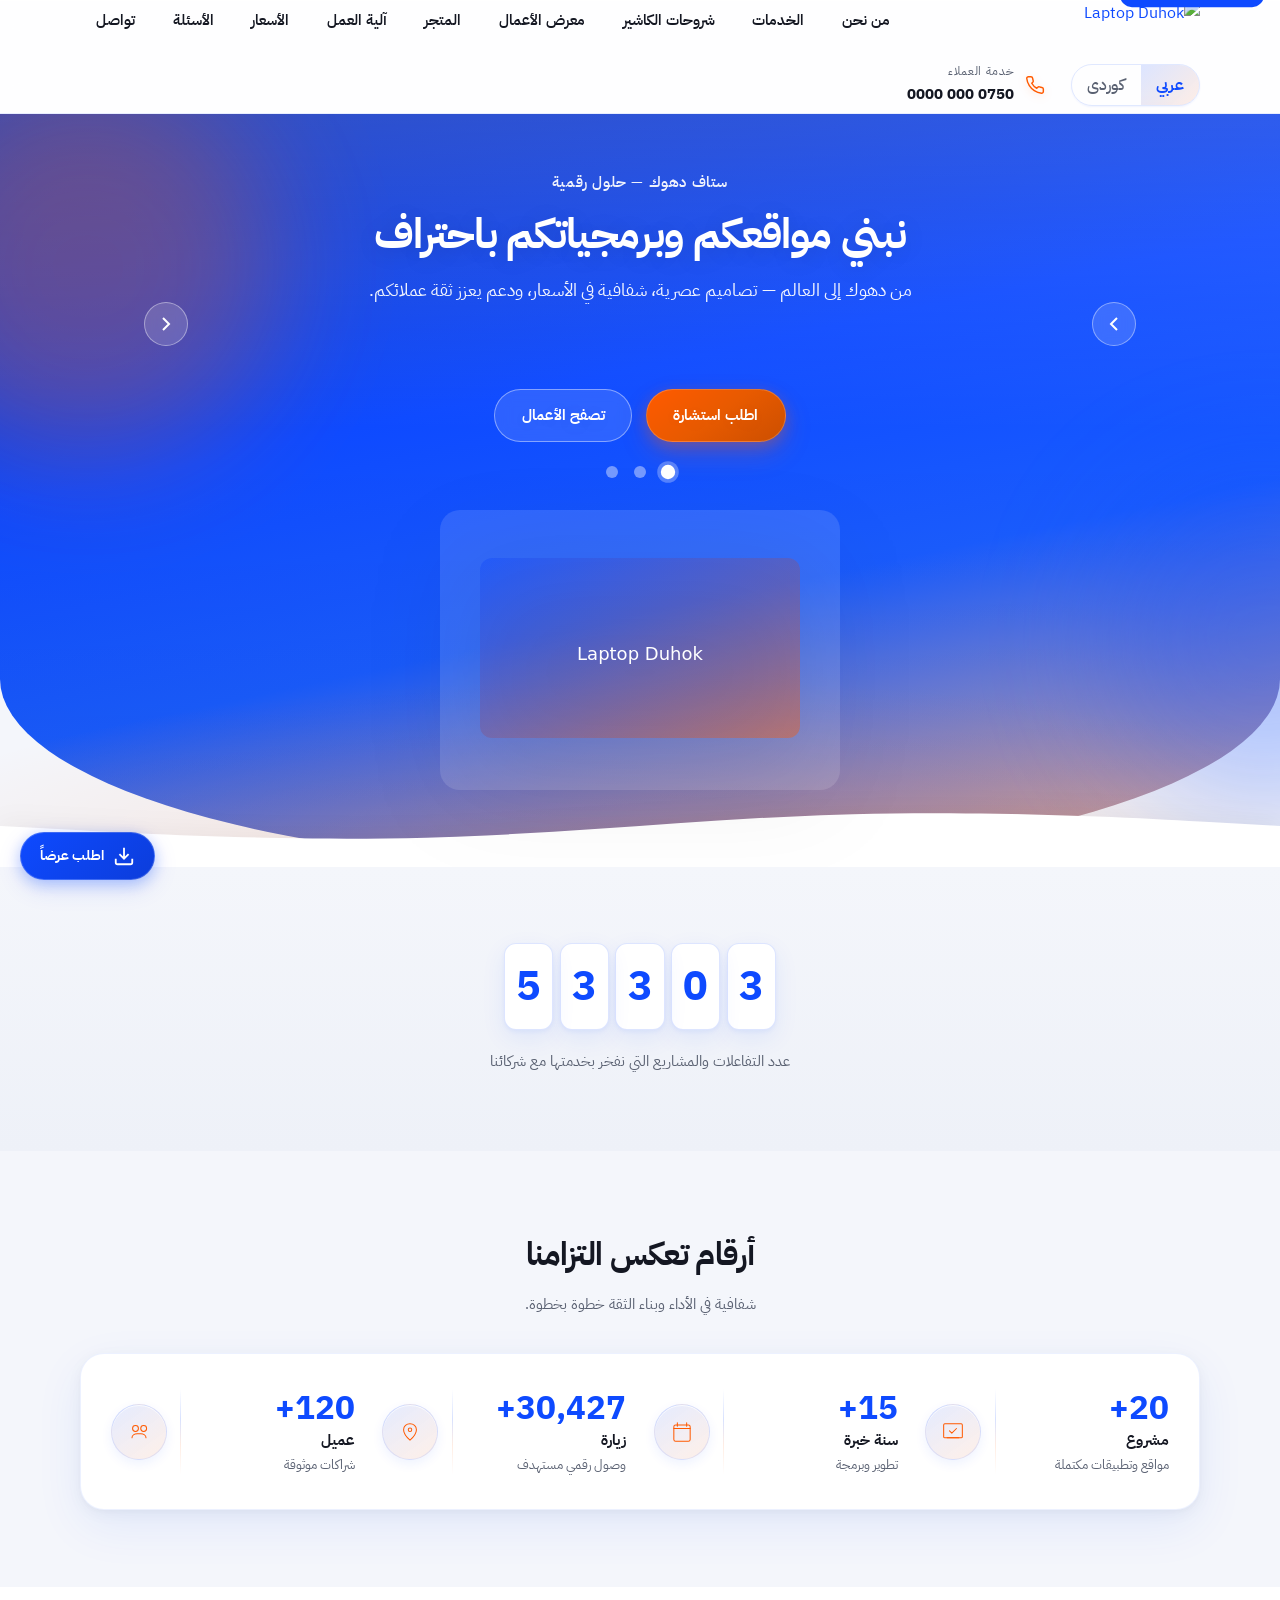
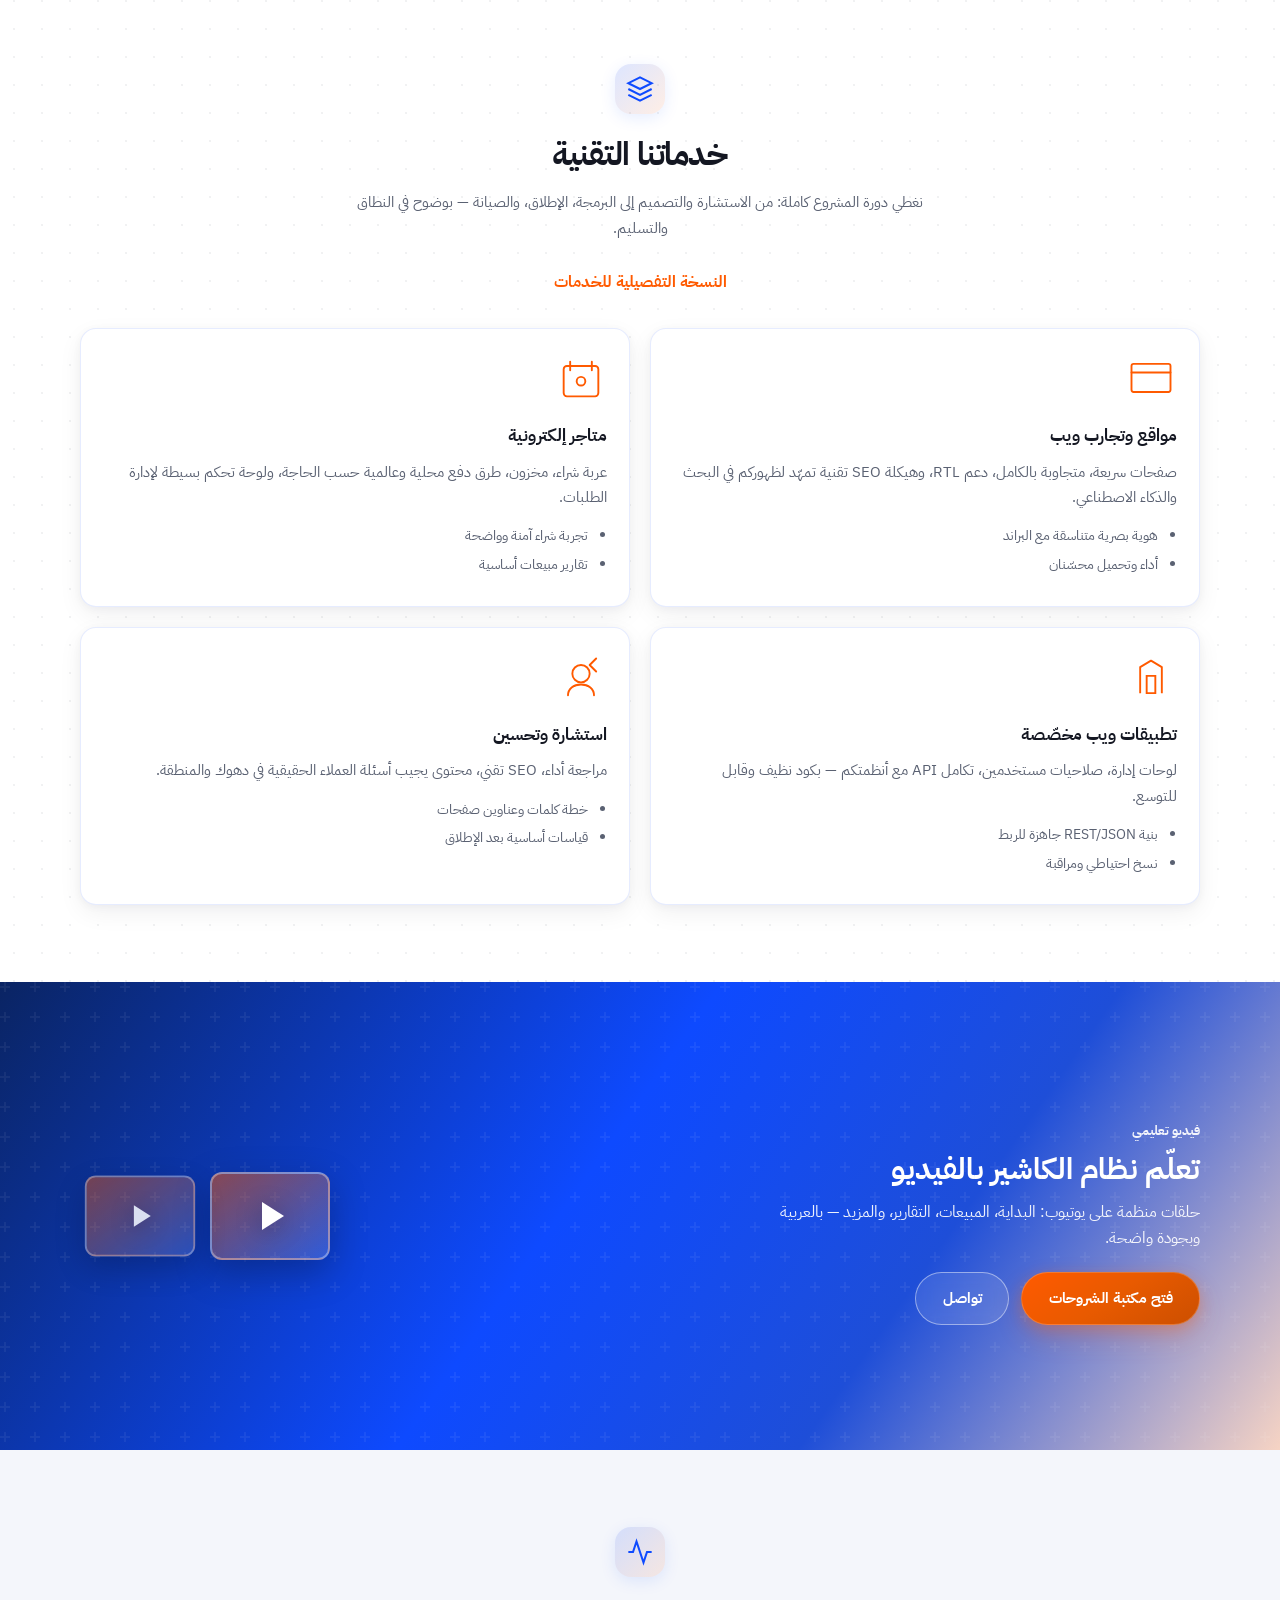
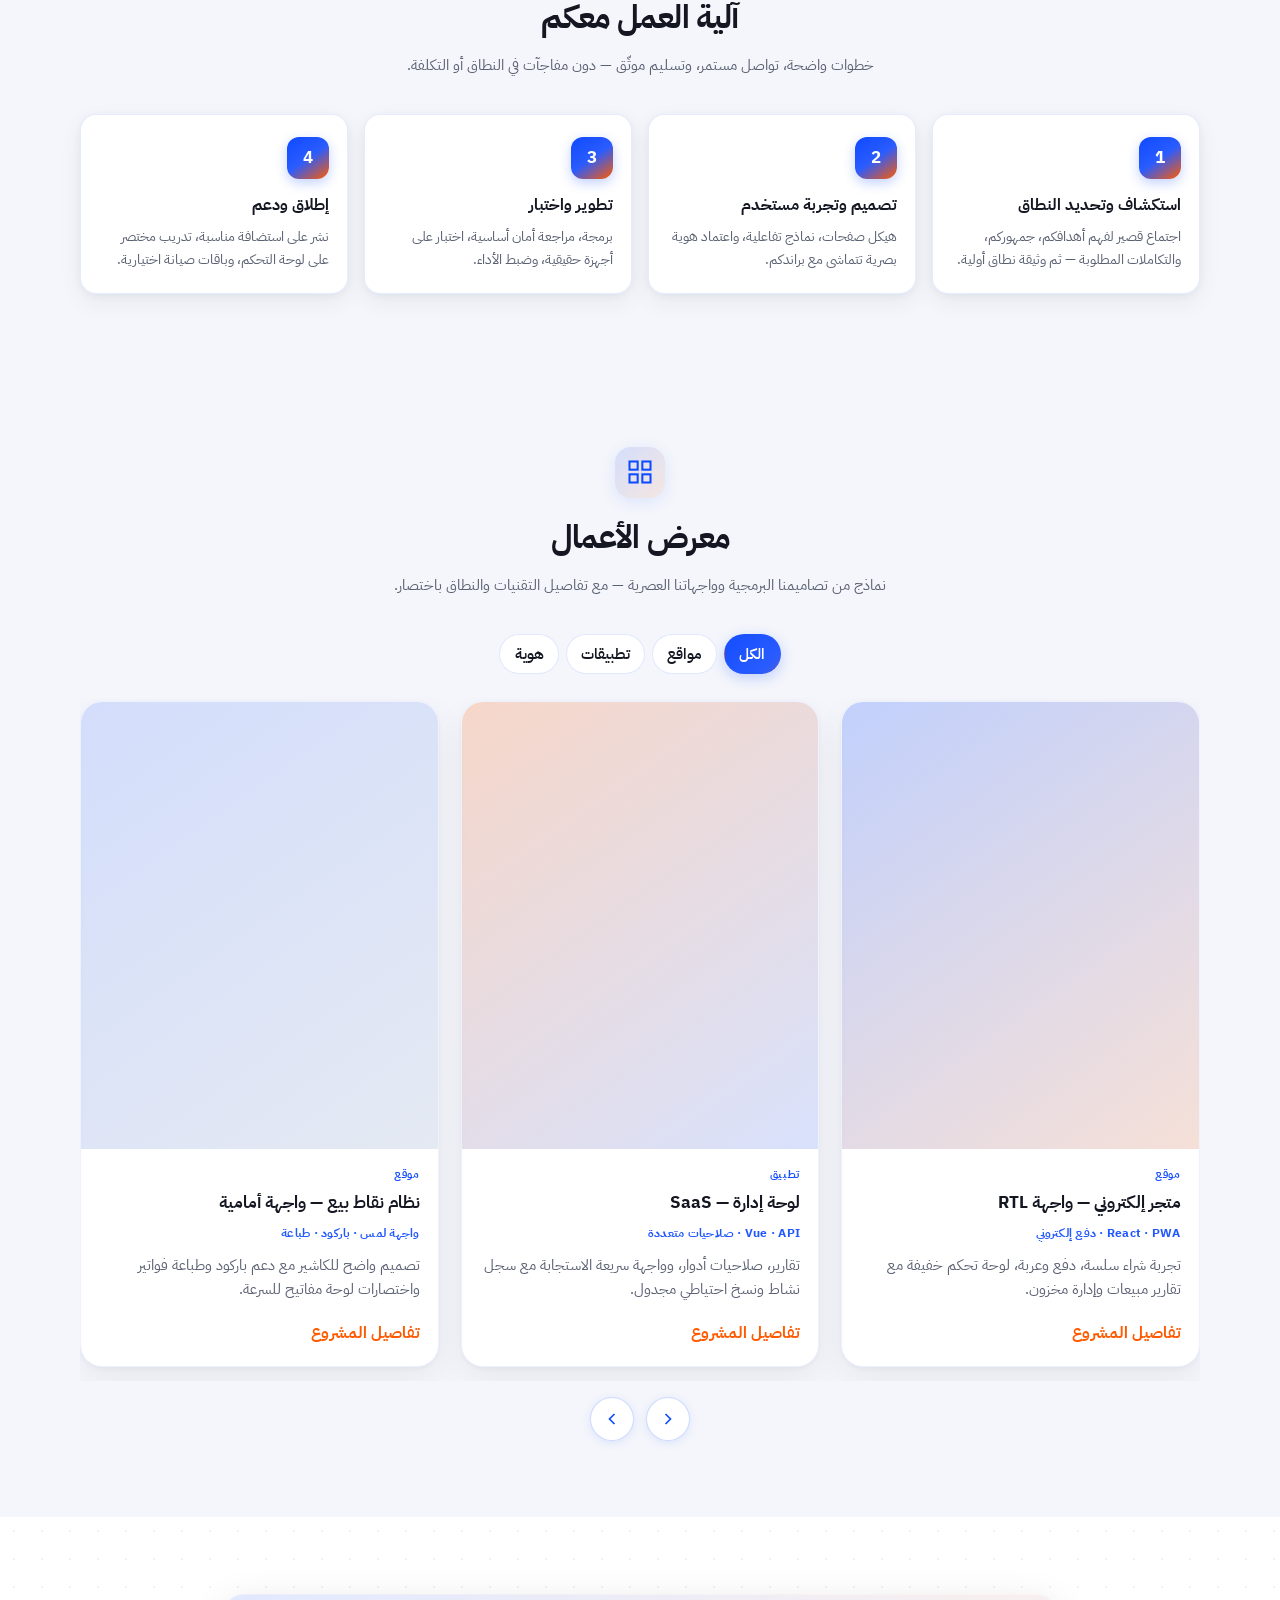
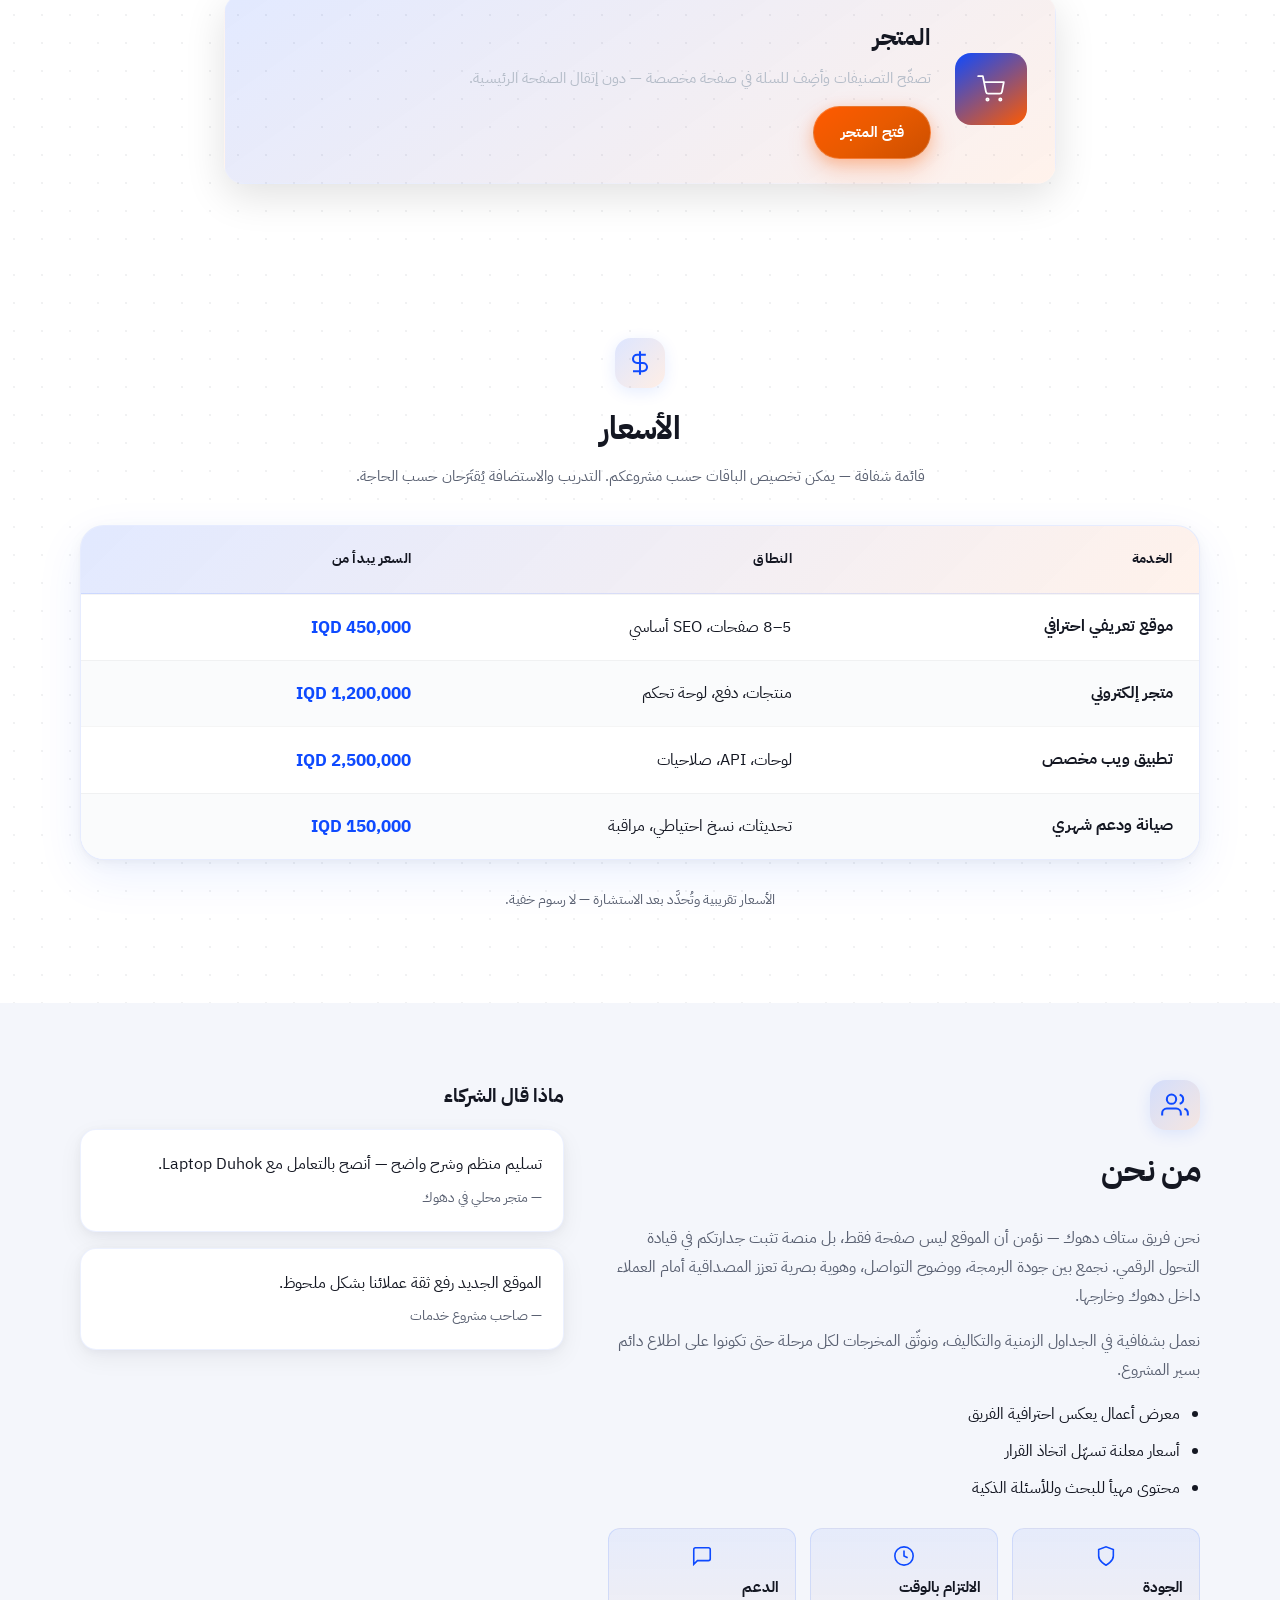
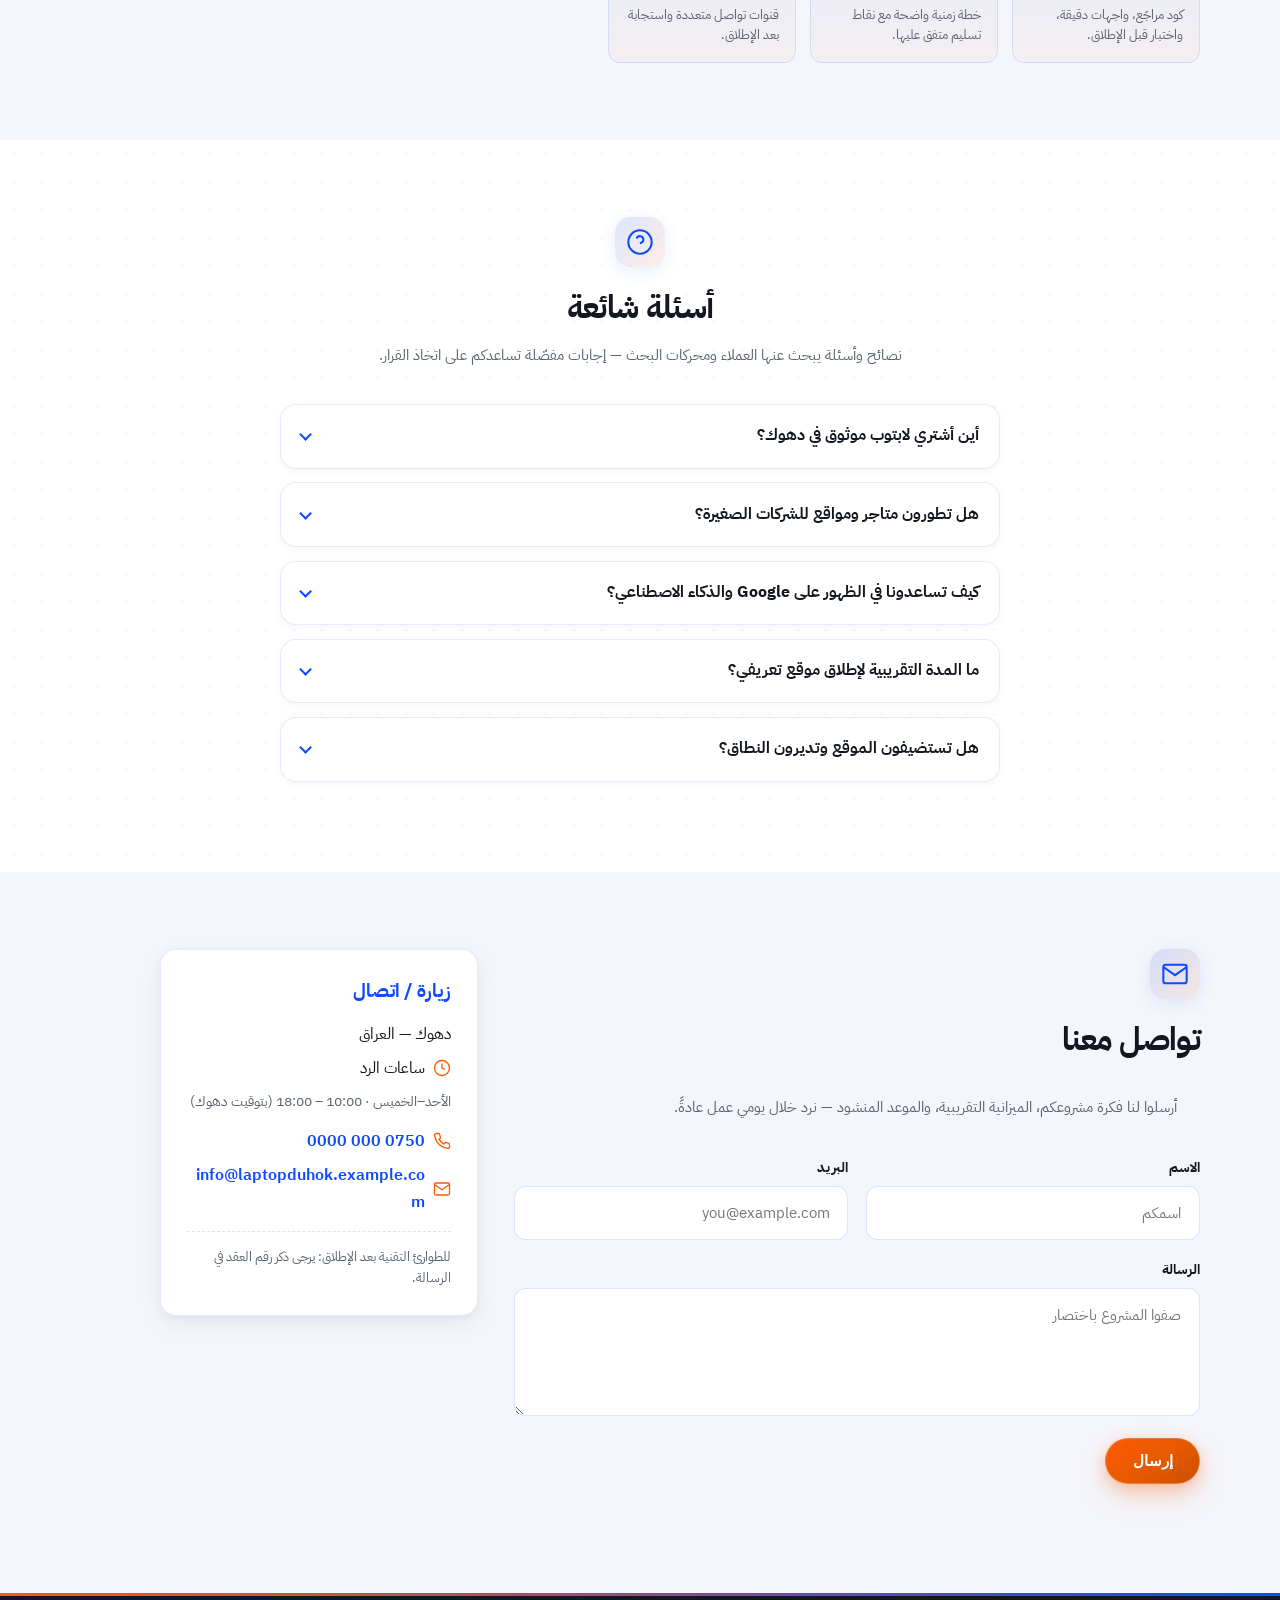
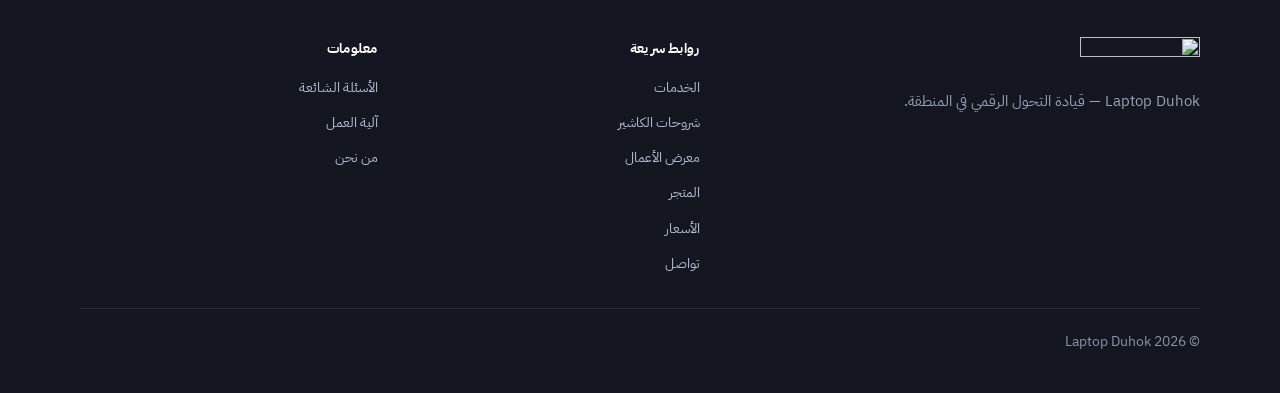
==== LP .com/index.html @ eb0d579b "Add files via upload" ====
<!DOCTYPE html>
<html lang="ar" dir="rtl" data-app-shell>
<head>
  <meta charset="UTF-8" />
  <meta name="viewport" content="width=device-width, initial-scale=1, viewport-fit=cover" />
  <meta name="theme-color" content="#0e4aff" media="(prefers-color-scheme: light)" />
  <meta name="theme-color" content="#0a2d8a" media="(prefers-color-scheme: dark)" />
  <meta name="mobile-web-app-capable" content="yes" />
  <meta name="apple-mobile-web-app-capable" content="yes" />
  <meta name="apple-mobile-web-app-status-bar-style" content="default" />
  <meta name="apple-mobile-web-app-title" content="Laptop Duhok" />
  <link rel="manifest" href="manifest.json" />
  <link rel="apple-touch-icon" href="https://blogger.googleusercontent.com/img/a/AVvXsEg7UTowS2ohV0fViga3SrYLHn8teFv_bu3JlUvDPOLrHx03TI3DSskV3S3HZBSSYr1bh51bqK0nfwuOLJVDIAbyeyQt7q68mSZCmnWAfd0zvma5nm3W9LfhjI_n6wRY8gpbUKIE_EOSzsUBFvbMr4O-nCcvn5Cn8TBjyUbqWF9Zc_Oowguo3zsE40MS_2xG" />
  <meta name="description" content="Laptop Duhok — تطوير مواقع وبرمجيات في دهوك. معرض أعمال، أسعار شفافة، وخدمات احترافية." data-i18n="meta.description" />
  <meta name="keywords" content="Laptop Duhok, دهوك, تطوير مواقع, برمجة, لابتوب دهوك" data-i18n="meta.keywords" />
  <meta name="author" content="Laptop Duhok" />
  <meta property="og:title" content="Laptop Duhok | تطوير المواقع والبرمجيات" data-i18n="meta.og_title" />
  <meta property="og:description" content="فريق ستاف دهوك — واجهتكم الاحترافية للتحول الرقمي في دهوك والمنطقة." data-i18n="meta.og_description" />
  <meta property="og:type" content="website" />
  <meta property="og:locale" content="ar_IQ" />
  <meta property="og:image" content="https://blogger.googleusercontent.com/img/a/AVvXsEg7UTowS2ohV0fViga3SrYLHn8teFv_bu3JlUvDPOLrHx03TI3DSskV3S3HZBSSYr1bh51bqK0nfwuOLJVDIAbyeyQt7q68mSZCmnWAfd0zvma5nm3W9LfhjI_n6wRY8gpbUKIE_EOSzsUBFvbMr4O-nCcvn5Cn8TBjyUbqWF9Zc_Oowguo3zsE40MS_2xG" />
  <meta name="twitter:card" content="summary_large_image" />
  <title data-i18n="meta.title">Laptop Duhok | تطوير المواقع والبرمجيات</title>
  <link rel="preconnect" href="https://fonts.googleapis.com" />
  <link rel="preconnect" href="https://fonts.gstatic.com" crossorigin />
  <link href="https://fonts.googleapis.com/css2?family=IBM+Plex+Sans+Arabic:wght@400;500;600;700&family=Noto+Sans+Arabic:wght@400;500;600;700&display=swap" rel="stylesheet" />
  <link rel="stylesheet" href="css/styles.css" />
  <script type="application/ld+json" id="jsonld-org">
  {
    "@context": "https://schema.org",
    "@type": "Organization",
    "name": "Laptop Duhok",
    "url": "https://laptopduhok.example.com/",
    "logo": "https://blogger.googleusercontent.com/img/a/AVvXsEg7UTowS2ohV0fViga3SrYLHn8teFv_bu3JlUvDPOLrHx03TI3DSskV3S3HZBSSYr1bh51bqK0nfwuOLJVDIAbyeyQt7q68mSZCmnWAfd0zvma5nm3W9LfhjI_n6wRY8gpbUKIE_EOSzsUBFvbMr4O-nCcvn5Cn8TBjyUbqWF9Zc_Oowguo3zsE40MS_2xG",
    "description": "تطوير مواقع وبرمجيات في دهوك — فريق ستاف دهوك.",
    "areaServed": { "@type": "Place", "name": "Duhok" },
    "sameAs": []
  }
  </script>
  <script type="application/ld+json" id="jsonld-website">
  {
    "@context": "https://schema.org",
    "@type": "WebSite",
    "name": "Laptop Duhok",
    "url": "https://laptopduhok.example.com/",
    "potentialAction": {
      "@type": "SearchAction",
      "target": "https://laptopduhok.example.com/?q={search_term_string}",
      "query-input": "required name=search_term_string"
    }
  }
  </script>
  <script type="application/ld+json">
  {
    "@context": "https://schema.org",
    "@type": "FAQPage",
    "mainEntity": [
      {
        "@type": "Question",
        "name": "أين أشتري لابتوب موثوق في دهوك؟",
        "acceptedAnswer": {
          "@type": "Answer",
          "text": "يمكنكم الاعتماد على متاجر وشركات تقنية معروفة في دهوك، والتحقق من الضمان والمواصفات. نقدم في Laptop Duhok استشارة وخدمات برمجية ومواقع تساعدكم على اتخاذ قرار مستنير."
        }
      },
      {
        "@type": "Question",
        "name": "هل تقدمون تطوير مواقع ومتاجر إلكترونية؟",
        "acceptedAnswer": {
          "@type": "Answer",
          "text": "نعم، نطور مواقع احترافية، واجهات عصرية، وحلول برمجية مخصصة حسب احتياج مشروعكم."
        }
      }
    ]
  }
  </script>
</head>
<body>
  <a class="skip-link" href="#main" data-i18n="a11y.skip">تخطي إلى المحتوى</a>

  <header class="site-header" id="top" data-header>
    <div class="container header-inner">
      <a class="brand" href="index.html" aria-label="Laptop Duhok">
        <img
          src="https://blogger.googleusercontent.com/img/a/AVvXsEg7UTowS2ohV0fViga3SrYLHn8teFv_bu3JlUvDPOLrHx03TI3DSskV3S3HZBSSYr1bh51bqK0nfwuOLJVDIAbyeyQt7q68mSZCmnWAfd0zvma5nm3W9LfhjI_n6wRY8gpbUKIE_EOSzsUBFvbMr4O-nCcvn5Cn8TBjyUbqWF9Zc_Oowguo3zsE40MS_2xG"
          alt="Laptop Duhok"
          width="160"
          height="56"
          loading="eager"
          class="brand-logo"
        />
      </a>

      <nav class="nav-desktop" aria-label="رئيسي">
        <ul class="nav-list">
          <li><a href="#about" data-i18n="nav.about">من نحن</a></li>
          <li><a href="services.html" data-i18n="nav.services">الخدمات</a></li>
          <li><a href="cashier-tutorials.html" data-i18n="nav.cashier_tutorials">شروحات الكاشير</a></li>
          <li><a href="#portfolio" data-i18n="nav.portfolio">معرض الأعمال</a></li>
          <li><a href="shop.html" data-i18n="nav.shop">المتجر</a></li>
          <li><a href="#process" data-i18n="nav.process">آلية العمل</a></li>
          <li><a href="#pricing" data-i18n="nav.pricing">الأسعار</a></li>
          <li><a href="#faq" data-i18n="nav.faq">الأسئلة</a></li>
          <li><a href="#contact" data-i18n="nav.contact">تواصل</a></li>
        </ul>
      </nav>

      <div class="header-actions">
        <div class="lang-switch" role="group" aria-label="اللغة">
          <button type="button" class="lang-btn is-active" data-lang="ar" aria-pressed="true">عربي</button>
          <button type="button" class="lang-btn" data-lang="ckb" aria-pressed="false">کوردی</button>
        </div>
        <a class="header-phone" href="tel:+9647500000000" id="header-phone-link" data-i18n-href="contact.phone_href">
          <span class="header-phone-icon" aria-hidden="true">
            <svg width="20" height="20" viewBox="0 0 24 24" fill="none" stroke="currentColor" stroke-width="1.75" stroke-linecap="round" stroke-linejoin="round"><path d="M22 16.92v3a2 2 0 0 1-2.18 2 19.79 19.79 0 0 1-8.63-3.07 19.5 19.5 0 0 1-6-6 19.79 19.79 0 0 1-3.07-8.67A2 2 0 0 1 4.11 2h3a2 2 0 0 1 2 1.72 12.84 12.84 0 0 0 .7 2.81 2 2 0 0 1-.45 2.11L8.09 9.91a16 16 0 0 0 6 6l1.27-1.27a2 2 0 0 1 2.11-.45 12.84 12.84 0 0 0 2.81.7A2 2 0 0 1 22 16.92z"/></svg>
          </span>
          <span>
            <span class="header-phone-label" data-i18n="header.service">خدمة العملاء</span>
            <span class="header-phone-num" data-i18n="contact.phone_display">0750 000 0000</span>
          </span>
        </a>
        <button type="button" class="nav-toggle" aria-expanded="false" aria-controls="mobile-nav" data-i18n-aria-label="a11y.menu_open">
          <span class="nav-toggle-bar"></span>
          <span class="nav-toggle-bar"></span>
          <span class="nav-toggle-bar"></span>
        </button>
      </div>
    </div>
    <div class="mobile-nav-wrap" id="mobile-nav" hidden>
      <nav class="nav-mobile container" aria-label="موبايل">
        <ul class="nav-mobile-list">
          <li><a href="#about" data-i18n="nav.about">من نحن</a></li>
          <li><a href="services.html" data-i18n="nav.services">الخدمات</a></li>
          <li><a href="cashier-tutorials.html" data-i18n="nav.cashier_tutorials">شروحات الكاشير</a></li>
          <li><a href="#portfolio" data-i18n="nav.portfolio">معرض الأعمال</a></li>
          <li><a href="shop.html" data-i18n="nav.shop">المتجر</a></li>
          <li><a href="#process" data-i18n="nav.process">آلية العمل</a></li>
          <li><a href="#pricing" data-i18n="nav.pricing">الأسعار</a></li>
          <li><a href="#faq" data-i18n="nav.faq">الأسئلة</a></li>
          <li><a href="#contact" data-i18n="nav.contact">تواصل</a></li>
        </ul>
      </nav>
    </div>
  </header>

  <main id="main">
    <section class="hero" aria-labelledby="hero-title">
      <div class="hero-bg">
        <div class="hero-gradient"></div>
        <div class="hero-blob hero-blob--orange" aria-hidden="true"></div>
        <div class="hero-blob hero-blob--blue" aria-hidden="true"></div>
        <svg class="hero-wave" xmlns="http://www.w3.org/2000/svg" viewBox="0 0 1440 120" preserveAspectRatio="none" aria-hidden="true">
          <path fill="var(--surface)" d="M0,64L80,69.3C160,75,320,85,480,80C640,75,800,53,960,48C1120,43,1280,53,1360,58.7L1440,64L1440,120L0,120Z"/>
        </svg>
      </div>
      <div class="container hero-inner">
        <div class="hero-slider-shell">
          <button type="button" class="hero-arrow hero-arrow-prev" aria-label="Previous slide" data-i18n-aria-label="hero.prev">
            <svg width="24" height="24" viewBox="0 0 24 24" fill="none" stroke="currentColor" stroke-width="2"><path d="M15 18l-6-6 6-6"/></svg>
          </button>
          <div class="hero-content">
            <p class="hero-kicker" data-i18n="hero.kicker">ستاف دهوك — حلول رقمية</p>
            <div class="hero-slides">
            <div class="hero-slide is-active" data-slide="0">
              <h1 id="hero-title" class="hero-title" data-i18n="hero.title1">نبني مواقعكم وبرمجياتكم باحتراف</h1>
              <p class="hero-desc" data-i18n="hero.desc1">من دهوك إلى العالم — تصاميم عصرية، شفافية في الأسعار، ودعم يعزز ثقة عملائكم.</p>
            </div>
            <div class="hero-slide" data-slide="1">
              <h2 class="hero-title" data-i18n="hero.title2">تحول رقمي يعكس جودة فريقكم</h2>
              <p class="hero-desc" data-i18n="hero.desc2">معرض أعمال يبرز مهاراتكم، وهوية بصرية تواكب أهدافكم التسويقية.</p>
            </div>
            <div class="hero-slide" data-slide="2">
              <h2 class="hero-title" data-i18n="hero.title3">مرجع تقني للباحثين عن الأفضل في دهوك</h2>
              <p class="hero-desc" data-i18n="hero.desc3">محتوى واضح لمحركات البحث والذكاء الاصطناعي — لنكون الخطوة الأولى عند سؤال العملاء.</p>
            </div>
            </div>
            <div class="hero-cta-row">
              <a href="#contact" class="btn btn-primary" data-i18n="hero.cta">اطلب استشارة</a>
              <a href="#portfolio" class="btn btn-ghost" data-i18n="hero.cta_secondary">تصفح الأعمال</a>
            </div>
            <div class="hero-dots" role="tablist" aria-label="Slides"></div>
          </div>
          <button type="button" class="hero-arrow hero-arrow-next" aria-label="Next slide" data-i18n-aria-label="hero.next">
            <svg width="24" height="24" viewBox="0 0 24 24" fill="none" stroke="currentColor" stroke-width="2"><path d="M9 18l6-6-6-6"/></svg>
          </button>
        </div>
        <div class="hero-visual" aria-hidden="true">
          <div class="hero-card-glow">
            <div class="hero-placeholder is-visible">
              <svg viewBox="0 0 400 280" xmlns="http://www.w3.org/2000/svg" aria-hidden="true">
                <defs>
                  <linearGradient id="heroGrad" x1="0%" y1="0%" x2="100%" y2="100%">
                    <stop offset="0%" style="stop-color:#0e4aff"/>
                    <stop offset="100%" style="stop-color:#ff5a00"/>
                  </linearGradient>
                </defs>
                <rect width="400" height="280" rx="20" fill="rgba(255,255,255,0.12)"/>
                <rect x="40" y="48" width="320" height="180" rx="12" fill="url(#heroGrad)" opacity="0.4"/>
                <text x="200" y="150" text-anchor="middle" fill="#fff" font-size="18" font-family="system-ui,sans-serif">Laptop Duhok</text>
              </svg>
            </div>
          </div>
        </div>
      </div>
    </section>

    <section class="section digital-strip" aria-labelledby="digital-label">
      <div class="container">
        <p id="digital-label" class="sr-only" data-i18n="stats.digital_label">عداد المستخدمين</p>
        <div class="digital-counter" id="digital-counter" data-stat-key="digital_interactions" data-target="30335" role="img" aria-label="30335">
          <span class="digit-box">0</span>
          <span class="digit-box">0</span>
          <span class="digit-box">0</span>
          <span class="digit-box">0</span>
          <span class="digit-box">0</span>
        </div>
        <p class="digital-caption" data-i18n="stats.digital_caption">عدد التفاعلات والمشاريع التي نفخر بخدمتها مع شركائنا</p>
      </div>
    </section>

    <section class="section stats-section" id="stats" aria-labelledby="stats-heading">
      <div class="container">
        <h2 id="stats-heading" class="section-title" data-i18n="stats.heading">أرقام تعكس التزامنا</h2>
        <p class="section-lead" data-i18n="stats.lead">شفافية في الأداء وبناء الثقة خطوة بخطوة.</p>
        <div class="stats-bar">
          <article class="stat-item">
            <div class="stat-text">
              <span class="stat-number"><span class="counter" data-stat-key="stat_projects" data-target="20" data-suffix="+">0</span></span>
              <span class="stat-label" data-i18n="stats.s1_label">مشروع</span>
              <span class="stat-desc" data-i18n="stats.s1_desc">مواقع وتطبيقات مكتملة</span>
            </div>
            <span class="stat-divider" aria-hidden="true"></span>
            <div class="stat-icon-wrap">
              <div class="stat-icon" aria-hidden="true">
                <svg viewBox="0 0 48 48" fill="none" xmlns="http://www.w3.org/2000/svg"><rect x="8" y="10" width="32" height="24" rx="2" stroke="currentColor" stroke-width="1.75"/><path d="M14 34h20" stroke="currentColor" stroke-width="1.75" stroke-linecap="round"/><path d="M18 22l4 4 8-8" stroke="currentColor" stroke-width="1.75" stroke-linecap="round" stroke-linejoin="round"/></svg>
              </div>
            </div>
          </article>
          <article class="stat-item">
            <div class="stat-text">
              <span class="stat-number"><span class="counter" data-stat-key="stat_years" data-target="15" data-suffix="+">0</span></span>
              <span class="stat-label" data-i18n="stats.s2_label">سنة خبرة</span>
              <span class="stat-desc" data-i18n="stats.s2_desc">تطوير وبرمجة</span>
            </div>
            <span class="stat-divider" aria-hidden="true"></span>
            <div class="stat-icon-wrap">
              <div class="stat-icon" aria-hidden="true">
                <svg viewBox="0 0 48 48" fill="none" xmlns="http://www.w3.org/2000/svg"><rect x="10" y="12" width="28" height="28" rx="3" stroke="currentColor" stroke-width="1.75"/><path d="M10 18h28M16 8v6M32 8v6" stroke="currentColor" stroke-width="1.75" stroke-linecap="round"/></svg>
              </div>
            </div>
          </article>
          <article class="stat-item">
            <div class="stat-text">
              <span class="stat-number"><span class="counter" data-stat-key="stat_visits" data-target="30427" data-suffix="+">0</span></span>
              <span class="stat-label" data-i18n="stats.s3_label">زيارة</span>
              <span class="stat-desc" data-i18n="stats.s3_desc">وصول رقمي مستهدف</span>
            </div>
            <span class="stat-divider" aria-hidden="true"></span>
            <div class="stat-icon-wrap">
              <div class="stat-icon" aria-hidden="true">
                <svg viewBox="0 0 48 48" fill="none" xmlns="http://www.w3.org/2000/svg"><path d="M24 10c-6 0-11 4-11 10 0 8 11 18 11 18s11-10 11-18c0-6-5-10-11-10z" stroke="currentColor" stroke-width="1.75" stroke-linejoin="round"/><circle cx="24" cy="20" r="3" stroke="currentColor" stroke-width="1.75"/></svg>
              </div>
            </div>
          </article>
          <article class="stat-item">
            <div class="stat-text">
              <span class="stat-number"><span class="counter" data-stat-key="stat_clients" data-target="120" data-suffix="+">0</span></span>
              <span class="stat-label" data-i18n="stats.s4_label">عميل</span>
              <span class="stat-desc" data-i18n="stats.s4_desc">شراكات موثوقة</span>
            </div>
            <span class="stat-divider" aria-hidden="true"></span>
            <div class="stat-icon-wrap">
              <div class="stat-icon" aria-hidden="true">
                <svg viewBox="0 0 48 48" fill="none" xmlns="http://www.w3.org/2000/svg"><circle cx="18" cy="18" r="5" stroke="currentColor" stroke-width="1.75"/><circle cx="32" cy="18" r="5" stroke="currentColor" stroke-width="1.75"/><path d="M12 34c0-4 4-7 9-7h6c5 0 9 3 9 7" stroke="currentColor" stroke-width="1.75" stroke-linecap="round"/></svg>
              </div>
            </div>
          </article>
        </div>
      </div>
    </section>

    <section class="section section-alt" id="services" aria-labelledby="services-heading">
      <div class="container">
        <header class="section-head">
          <span class="section-head-icon" aria-hidden="true">
            <svg width="28" height="28" viewBox="0 0 24 24" fill="none" stroke="currentColor" stroke-width="1.75"><path d="M12 2L2 7l10 5 10-5-10-5zM2 17l10 5 10-5M2 12l10 5 10-5"/></svg>
          </span>
          <h2 id="services-heading" class="section-title" data-i18n="services.heading">خدماتنا التقنية</h2>
          <p class="section-lead section-lead--narrow" data-i18n="services.lead">نغطي دورة المشروع كاملة: من الاستشارة والتصميم إلى البرمجة، الإطلاق، والصيانة — بوضوح في النطاق والتسليم.</p>
          <p class="services-page-link"><a href="services.html" class="portfolio-link" data-i18n="page_services.read_full">النسخة التفصيلية للخدمات</a></p>
        </header>
        <div class="services-grid">
          <article class="service-card">
            <div class="service-card-icon" aria-hidden="true">
              <svg viewBox="0 0 48 48" fill="none"><rect x="6" y="10" width="36" height="26" rx="2" stroke="currentColor" stroke-width="1.75"/><path d="M6 18h36M16 36h16" stroke="currentColor" stroke-width="1.75" stroke-linecap="round"/></svg>
            </div>
            <h3 class="service-card-title" data-i18n="services.c1_title">مواقع وتجارب ويب</h3>
            <p class="service-card-desc" data-i18n="services.c1_desc">صفحات سريعة، متجاوبة بالكامل، دعم RTL، وهيكلة SEO تقنية تمهّد لظهوركم في البحث والذكاء الاصطناعي.</p>
            <ul class="service-card-list">
              <li data-i18n="services.c1_i1">هوية بصرية متناسقة مع البراند</li>
              <li data-i18n="services.c1_i2">أداء وتحميل محسّنان</li>
            </ul>
          </article>
          <article class="service-card">
            <div class="service-card-icon" aria-hidden="true">
              <svg viewBox="0 0 48 48" fill="none"><rect x="8" y="12" width="32" height="28" rx="3" stroke="currentColor" stroke-width="1.75"/><path d="M14 8v8M34 8v8" stroke="currentColor" stroke-width="1.75" stroke-linecap="round"/><circle cx="24" cy="26" r="4" stroke="currentColor" stroke-width="1.75"/></svg>
            </div>
            <h3 class="service-card-title" data-i18n="services.c2_title">متاجر إلكترونية</h3>
            <p class="service-card-desc" data-i18n="services.c2_desc">عربة شراء، مخزون، طرق دفع محلية وعالمية حسب الحاجة، ولوحة تحكم بسيطة لإدارة الطلبات.</p>
            <ul class="service-card-list">
              <li data-i18n="services.c2_i1">تجربة شراء آمنة وواضحة</li>
              <li data-i18n="services.c2_i2">تقارير مبيعات أساسية</li>
            </ul>
          </article>
          <article class="service-card">
            <div class="service-card-icon" aria-hidden="true">
              <svg viewBox="0 0 48 48" fill="none"><path d="M14 38V14l10-6 10 6v24" stroke="currentColor" stroke-width="1.75" stroke-linejoin="round"/><path d="M20 22h8v16h-8z" stroke="currentColor" stroke-width="1.75"/></svg>
            </div>
            <h3 class="service-card-title" data-i18n="services.c3_title">تطبيقات ويب مخصّصة</h3>
            <p class="service-card-desc" data-i18n="services.c3_desc">لوحات إدارة، صلاحيات مستخدمين، تكامل API مع أنظمتكم — بكود نظيف وقابل للتوسع.</p>
            <ul class="service-card-list">
              <li data-i18n="services.c3_i1">بنية REST/JSON جاهزة للربط</li>
              <li data-i18n="services.c3_i2">نسخ احتياطي ومراقبة</li>
            </ul>
          </article>
          <article class="service-card">
            <div class="service-card-icon" aria-hidden="true">
              <svg viewBox="0 0 48 48" fill="none"><circle cx="24" cy="20" r="8" stroke="currentColor" stroke-width="1.75"/><path d="M12 40c0-6 5-10 12-10s12 4 12 10" stroke="currentColor" stroke-width="1.75" stroke-linecap="round"/><path d="M32 12l6-6M32 12l6 6" stroke="currentColor" stroke-width="1.75" stroke-linecap="round"/></svg>
            </div>
            <h3 class="service-card-title" data-i18n="services.c4_title">استشارة وتحسين</h3>
            <p class="service-card-desc" data-i18n="services.c4_desc">مراجعة أداء، SEO تقني، محتوى يجيب أسئلة العملاء الحقيقية في دهوك والمنطقة.</p>
            <ul class="service-card-list">
              <li data-i18n="services.c4_i1">خطة كلمات وعناوين صفحات</li>
              <li data-i18n="services.c4_i2">قياسات أساسية بعد الإطلاق</li>
            </ul>
          </article>
        </div>
      </div>
    </section>

    <section class="section cashier-promo" aria-labelledby="cashier-promo-title">
      <div class="container cashier-promo__inner">
        <div>
          <p class="cashier-promo__kicker" data-i18n="cashier_promo.kicker">فيديو تعليمي</p>
          <h2 id="cashier-promo-title" class="cashier-promo__title" data-i18n="cashier_promo.title">تعلّم نظام الكاشير بالفيديو</h2>
          <p class="cashier-promo__lead" data-i18n="cashier_promo.lead">حلقات منظمة على يوتيوب: البداية، المبيعات، التقارير، والمزيد — بالعربية وبجودة واضحة.</p>
          <div class="cashier-promo__actions">
            <a href="cashier-tutorials.html" class="btn btn-primary" data-i18n="cashier_promo.cta">فتح مكتبة الشروحات</a>
            <a href="index.html#contact" class="btn btn-ghost cashier-promo__btn-secondary" data-i18n="nav.contact">تواصل</a>
          </div>
        </div>
        <div class="cashier-promo__visual" aria-hidden="true">
          <div class="cashier-promo__film">
            <svg width="48" height="48" viewBox="0 0 24 24" fill="currentColor" aria-hidden="true"><path d="M8 5v14l11-7z"/></svg>
          </div>
          <div class="cashier-promo__film" style="opacity: 0.85; transform: scale(0.92)">
            <svg width="40" height="40" viewBox="0 0 24 24" fill="currentColor" aria-hidden="true"><path d="M8 5v14l11-7z"/></svg>
          </div>
        </div>
      </div>
    </section>

    <section class="section" id="process" aria-labelledby="process-heading">
      <div class="container">
        <header class="section-head">
          <span class="section-head-icon" aria-hidden="true">
            <svg width="28" height="28" viewBox="0 0 24 24" fill="none" stroke="currentColor" stroke-width="1.75"><path d="M22 12h-4l-3 9L9 3l-3 9H2"/></svg>
          </span>
          <h2 id="process-heading" class="section-title" data-i18n="process.heading">آلية العمل معكم</h2>
          <p class="section-lead section-lead--narrow" data-i18n="process.lead">خطوات واضحة، تواصل مستمر، وتسليم موثّق — دون مفاجآت في النطاق أو التكلفة.</p>
        </header>
        <ol class="process-track">
          <li class="process-step">
            <span class="process-step-num">1</span>
            <div class="process-step-body">
              <h3 class="process-step-title" data-i18n="process.s1_title">استكشاف وتحديد النطاق</h3>
              <p class="process-step-desc" data-i18n="process.s1_desc">اجتماع قصير لفهم أهدافكم، جمهوركم، والتكاملات المطلوبة — ثم وثيقة نطاق أولية.</p>
            </div>
          </li>
          <li class="process-step">
            <span class="process-step-num">2</span>
            <div class="process-step-body">
              <h3 class="process-step-title" data-i18n="process.s2_title">تصميم وتجربة مستخدم</h3>
              <p class="process-step-desc" data-i18n="process.s2_desc">هيكل صفحات، نماذج تفاعلية، واعتماد هوية بصرية تتماشى مع براندكم.</p>
            </div>
          </li>
          <li class="process-step">
            <span class="process-step-num">3</span>
            <div class="process-step-body">
              <h3 class="process-step-title" data-i18n="process.s3_title">تطوير واختبار</h3>
              <p class="process-step-desc" data-i18n="process.s3_desc">برمجة، مراجعة أمان أساسية، اختبار على أجهزة حقيقية، وضبط الأداء.</p>
            </div>
          </li>
          <li class="process-step">
            <span class="process-step-num">4</span>
            <div class="process-step-body">
              <h3 class="process-step-title" data-i18n="process.s4_title">إطلاق ودعم</h3>
              <p class="process-step-desc" data-i18n="process.s4_desc">نشر على استضافة مناسبة، تدريب مختصر على لوحة التحكم، وباقات صيانة اختيارية.</p>
            </div>
          </li>
        </ol>
      </div>
    </section>

    <section class="section" id="portfolio" aria-labelledby="portfolio-heading">
      <div class="container">
        <header class="section-head">
          <span class="section-head-icon" aria-hidden="true">
            <svg width="28" height="28" viewBox="0 0 24 24" fill="none" stroke="currentColor" stroke-width="1.75"><rect x="3" y="3" width="7" height="7"/><rect x="14" y="3" width="7" height="7"/><rect x="14" y="14" width="7" height="7"/><rect x="3" y="14" width="7" height="7"/></svg>
          </span>
          <h2 id="portfolio-heading" class="section-title" data-i18n="portfolio.heading">معرض الأعمال</h2>
          <p class="section-lead section-lead--narrow" data-i18n="portfolio.lead">نماذج من تصاميمنا البرمجية وواجهاتنا العصرية — مع تفاصيل التقنيات والنطاق باختصار.</p>
        </header>
        <div class="filter-chips" role="toolbar" aria-label="تصفية">
          <button type="button" class="chip is-active" data-filter="all" data-i18n="portfolio.filter_all">الكل</button>
          <button type="button" class="chip" data-filter="web" data-i18n="portfolio.filter_web">مواقع</button>
          <button type="button" class="chip" data-filter="app" data-i18n="portfolio.filter_app">تطبيقات</button>
          <button type="button" class="chip" data-filter="brand" data-i18n="portfolio.filter_brand">هوية</button>
        </div>
        <div class="portfolio-slider-wrap">
          <div
            class="portfolio-slider"
            id="portfolio-slider"
            role="region"
            aria-roledescription="carousel"
            data-i18n-aria-label="portfolio.slider_label"
            aria-label="معرض الأعمال — تمرير أفقي"
            tabindex="0"
          >
          <article class="portfolio-card" data-category="web">
            <div class="portfolio-card-media">
              <div class="portfolio-thumb ph-web" role="img" aria-hidden="true"></div>
            </div>
            <div class="portfolio-card-body">
              <span class="portfolio-tag" data-i18n="portfolio.tag_web">موقع</span>
              <h3 class="portfolio-card-title" data-i18n="portfolio.p1_title">متجر إلكتروني — واجهة RTL</h3>
              <p class="portfolio-meta" data-i18n="portfolio.p1_meta">React · PWA · دفع إلكتروني</p>
              <p class="portfolio-card-desc" data-i18n="portfolio.p1_desc">تجربة شراء سلسة، دفع وعربة، لوحة تحكم خفيفة مع تقارير مبيعات وإدارة مخزون.</p>
              <a href="#contact" class="portfolio-link" data-i18n="portfolio.view">تفاصيل المشروع</a>
            </div>
          </article>
          <article class="portfolio-card" data-category="app">
            <div class="portfolio-card-media">
              <div class="portfolio-thumb ph-app" role="img" aria-hidden="true"></div>
            </div>
            <div class="portfolio-card-body">
              <span class="portfolio-tag" data-i18n="portfolio.tag_app">تطبيق</span>
              <h3 class="portfolio-card-title" data-i18n="portfolio.p2_title">لوحة إدارة — SaaS</h3>
              <p class="portfolio-meta" data-i18n="portfolio.p2_meta">Vue · API · صلاحيات متعددة</p>
              <p class="portfolio-card-desc" data-i18n="portfolio.p2_desc">تقارير، صلاحيات أدوار، وواجهة سريعة الاستجابة مع سجل نشاط ونسخ احتياطي مجدول.</p>
              <a href="#contact" class="portfolio-link" data-i18n="portfolio.view">تفاصيل المشروع</a>
            </div>
          </article>
          <article class="portfolio-card" data-category="web">
            <div class="portfolio-card-media">
              <div class="portfolio-thumb ph-pos" role="img" aria-hidden="true"></div>
            </div>
            <div class="portfolio-card-body">
              <span class="portfolio-tag" data-i18n="portfolio.tag_web">موقع</span>
              <h3 class="portfolio-card-title" data-i18n="portfolio.p3_title">نظام نقاط بيع — واجهة أمامية</h3>
              <p class="portfolio-meta" data-i18n="portfolio.p3_meta">واجهة لمس · باركود · طباعة</p>
              <p class="portfolio-card-desc" data-i18n="portfolio.p3_desc">تصميم واضح للكاشير مع دعم باركود وطباعة فواتير واختصارات لوحة مفاتيح للسرعة.</p>
              <a href="#contact" class="portfolio-link" data-i18n="portfolio.view">تفاصيل المشروع</a>
            </div>
          </article>
          <article class="portfolio-card" data-category="brand">
            <div class="portfolio-card-media">
              <div class="portfolio-thumb ph-brand" role="img" aria-hidden="true"></div>
            </div>
            <div class="portfolio-card-body">
              <span class="portfolio-tag" data-i18n="portfolio.tag_brand">هوية</span>
              <h3 class="portfolio-card-title" data-i18n="portfolio.p4_title">هوية بصرية — نظام متكامل</h3>
              <p class="portfolio-meta" data-i18n="portfolio.p4_meta">شعار · ألوان · أدلة استخدام</p>
              <p class="portfolio-card-desc" data-i18n="portfolio.p4_desc">دليل هوية جاهز للطباعة والرقمي، قوالب سوشيال متناسقة، وتطبيق متسق عبر الموقع والعروض.</p>
              <a href="#contact" class="portfolio-link" data-i18n="portfolio.view">تفاصيل المشروع</a>
            </div>
          </article>
          </div>
          <div class="portfolio-slider-controls" role="group" data-i18n-aria-label="portfolio.slider_controls" aria-label="تنقل المشاريع">
            <button type="button" class="portfolio-slider-btn portfolio-slider-btn--prev" data-i18n-aria-label="portfolio.slider_prev" aria-label="المشروع السابق">
              <svg width="20" height="20" viewBox="0 0 24 24" fill="none" stroke="currentColor" stroke-width="2" aria-hidden="true"><path d="M9 18l6-6-6-6"/></svg>
            </button>
            <button type="button" class="portfolio-slider-btn portfolio-slider-btn--next" data-i18n-aria-label="portfolio.slider_next" aria-label="المشروع التالي">
              <svg width="20" height="20" viewBox="0 0 24 24" fill="none" stroke="currentColor" stroke-width="2" aria-hidden="true"><path d="M15 18l-6-6 6-6"/></svg>
            </button>
          </div>
        </div>
      </div>
    </section>

    <section class="section section-alt shop-teaser-section" id="shop" aria-labelledby="shop-teaser-heading">
      <div class="container">
        <div class="shop-teaser">
          <div class="shop-teaser__visual" aria-hidden="true">
            <svg width="56" height="56" viewBox="0 0 24 24" fill="none" stroke="currentColor" stroke-width="1.5" stroke-linecap="round" stroke-linejoin="round"><circle cx="9" cy="21" r="1"/><circle cx="20" cy="21" r="1"/><path d="M1 1h4l2.68 13.39a2 2 0 0 0 2 1.61h9.72a2 2 0 0 0 2-1.61L23 6H6"/></svg>
          </div>
          <div class="shop-teaser__body">
            <h2 id="shop-teaser-heading" class="shop-teaser__title" data-i18n="shop.teaser_title">المتجر</h2>
            <p class="shop-teaser__lead" data-i18n="shop.teaser_lead">تصفّح التصنيفات، أضِف للسلة، وأرسل طلبك — صفحة مخصصة للتسوق دون إثقال الصفحة الرئيسية.</p>
            <a href="shop.html" class="btn btn-primary shop-teaser__cta" data-i18n="shop.teaser_cta">فتح المتجر</a>
          </div>
        </div>
      </div>
    </section>

    <section class="section section-alt" id="pricing" aria-labelledby="pricing-heading">
      <div class="container">
        <header class="section-head">
          <span class="section-head-icon" aria-hidden="true">
            <svg width="28" height="28" viewBox="0 0 24 24" fill="none" stroke="currentColor" stroke-width="1.75"><path d="M12 2v20M17 5H9.5a3.5 3.5 0 0 0 0 7h5a3.5 3.5 0 0 1 0 7H6"/></svg>
          </span>
          <h2 id="pricing-heading" class="section-title" data-i18n="pricing.heading">الأسعار</h2>
          <p class="section-lead section-lead--narrow" data-i18n="pricing.lead">قائمة شفافة — يمكن تخصيص الباقات حسب مشروعكم. التدريب والاستضافة يُقتَرَحان حسب الحاجة.</p>
        </header>
        <div class="table-card" role="region" aria-label="جدول الأسعار">
          <div class="table-card-head">
            <span data-i18n="pricing.col_service">الخدمة</span>
            <span data-i18n="pricing.col_scope">النطاق</span>
            <span data-i18n="pricing.col_price">السعر يبدأ من</span>
          </div>
          <div class="table-card-body">
            <div class="table-row">
              <div class="table-cell table-cell-main" data-i18n="pricing.r1_name">موقع تعريفي احترافي</div>
              <div class="table-cell" data-i18n="pricing.r1_scope">5–8 صفحات، SEO أساسي</div>
              <div class="table-cell table-cell-price" data-i18n="pricing.r1_price">450,000 IQD</div>
            </div>
            <div class="table-row">
              <div class="table-cell table-cell-main" data-i18n="pricing.r2_name">متجر إلكتروني</div>
              <div class="table-cell" data-i18n="pricing.r2_scope">منتجات، دفع، لوحة تحكم</div>
              <div class="table-cell table-cell-price" data-i18n="pricing.r2_price">1,200,000 IQD</div>
            </div>
            <div class="table-row">
              <div class="table-cell table-cell-main" data-i18n="pricing.r3_name">تطبيق ويب مخصص</div>
              <div class="table-cell" data-i18n="pricing.r3_scope">لوحات، API، صلاحيات</div>
              <div class="table-cell table-cell-price" data-i18n="pricing.r3_price">2,500,000 IQD</div>
            </div>
            <div class="table-row">
              <div class="table-cell table-cell-main" data-i18n="pricing.r4_name">صيانة ودعم شهري</div>
              <div class="table-cell" data-i18n="pricing.r4_scope">تحديثات، نسخ احتياطي، مراقبة</div>
              <div class="table-cell table-cell-price" data-i18n="pricing.r4_price">150,000 IQD</div>
            </div>
          </div>
        </div>
        <p class="pricing-note" data-i18n="pricing.note">الأسعار تقريبية وتُحدَّد بعد الاستشارة — لا hidden fees.</p>
      </div>
    </section>

    <section class="section" id="about" aria-labelledby="about-heading">
      <div class="container about-grid">
        <div class="about-copy">
          <header class="section-head section-head--left">
            <span class="section-head-icon" aria-hidden="true">
              <svg width="28" height="28" viewBox="0 0 24 24" fill="none" stroke="currentColor" stroke-width="1.75"><path d="M17 21v-2a4 4 0 0 0-4-4H5a4 4 0 0 0-4 4v2"/><circle cx="9" cy="7" r="4"/><path d="M23 21v-2a4 4 0 0 0-3-3.87M16 3.13a4 4 0 0 1 0 7.75"/></svg>
            </span>
            <h2 id="about-heading" class="section-title" data-i18n="about.heading">من نحن</h2>
          </header>
          <p class="about-text" data-i18n="about.text">نحن فريق ستاف دهوك — نؤمن أن الموقع ليس صفحة فقط، بل منصة تثبت جدارتكم في قيادة التحول الرقمي. نجمع بين جودة البرمجة، ووضوح التواصل، وهوية بصرية تعزز المصداقية أمام العملاء داخل دهوك وخارجها.</p>
          <p class="about-text about-text--secondary" data-i18n="about.text2">نعمل بشفافية في الجداول الزمنية والتكاليف، ونوثّق المخرجات لكل مرحلة حتى تكونوا على اطلاع دائم بسير المشروع.</p>
          <ul class="about-bullets">
            <li data-i18n="about.b1">معرض أعمال يعكس احترافية الفريق</li>
            <li data-i18n="about.b2">أسعار معلنة تسهّل اتخاذ القرار</li>
            <li data-i18n="about.b3">محتوى مهيأ للبحث وللأسئلة الذكية</li>
          </ul>
          <div class="value-cards">
            <div class="value-card">
              <span class="value-card-icon" aria-hidden="true"><svg width="22" height="22" viewBox="0 0 24 24" fill="none" stroke="currentColor" stroke-width="1.75"><path d="M12 22s8-4 8-10V5l-8-3-8 3v7c0 6 8 10 8 10z"/></svg></span>
              <span class="value-card-title" data-i18n="about.v1_title">الجودة</span>
              <span class="value-card-desc" data-i18n="about.v1_desc">كود مراجَع، واجهات دقيقة، واختبار قبل الإطلاق.</span>
            </div>
            <div class="value-card">
              <span class="value-card-icon" aria-hidden="true"><svg width="22" height="22" viewBox="0 0 24 24" fill="none" stroke="currentColor" stroke-width="1.75"><circle cx="12" cy="12" r="10"/><path d="M12 6v6l4 2"/></svg></span>
              <span class="value-card-title" data-i18n="about.v2_title">الالتزام بالوقت</span>
              <span class="value-card-desc" data-i18n="about.v2_desc">خطة زمنية واضحة مع نقاط تسليم متفق عليها.</span>
            </div>
            <div class="value-card">
              <span class="value-card-icon" aria-hidden="true"><svg width="22" height="22" viewBox="0 0 24 24" fill="none" stroke="currentColor" stroke-width="1.75"><path d="M21 15a2 2 0 0 1-2 2H7l-4 4V5a2 2 0 0 1 2-2h14a2 2 0 0 1 2 2z"/></svg></span>
              <span class="value-card-title" data-i18n="about.v3_title">الدعم</span>
              <span class="value-card-desc" data-i18n="about.v3_desc">قنوات تواصل متعددة واستجابة بعد الإطلاق.</span>
            </div>
          </div>
        </div>
        <div class="testimonials">
          <h3 class="testimonials-title" data-i18n="about.testimonials">ماذا قال الشركاء</h3>
          <blockquote class="testimonial-card">
            <p data-i18n="about.t1">تسليم منظم وشرح واضح — أنصح بالتعامل مع Laptop Duhok.</p>
            <footer>— <span data-i18n="about.t1_author">متجر محلي في دهوك</span></footer>
          </blockquote>
          <blockquote class="testimonial-card">
            <p data-i18n="about.t2">الموقع الجديد رفع ثقة عملائنا بشكل ملحوظ.</p>
            <footer>— <span data-i18n="about.t2_author">صاحب مشروع خدمات</span></footer>
          </blockquote>
        </div>
      </div>
    </section>

    <section class="section section-alt" id="faq" aria-labelledby="faq-heading">
      <div class="container">
        <header class="section-head">
          <span class="section-head-icon" aria-hidden="true">
            <svg width="28" height="28" viewBox="0 0 24 24" fill="none" stroke="currentColor" stroke-width="1.75"><circle cx="12" cy="12" r="10"/><path d="M9.09 9a3 3 0 0 1 5.83 1c0 2-3 3-3 3M12 17h.01"/></svg>
          </span>
          <h2 id="faq-heading" class="section-title" data-i18n="faq.heading">أسئلة شائعة</h2>
          <p class="section-lead section-lead--narrow" data-i18n="faq.lead">نصائح وأسئلة يبحث عنها العملاء ومحركات البحث — إجابات مفصّلة تساعدكم على اتخاذ القرار.</p>
        </header>
        <div class="faq-list">
          <details class="faq-item">
            <summary data-i18n="faq.q1">أين أشتري لابتوب موثوق في دهوك؟</summary>
            <p data-i18n="faq.a1">قارنوا الضمان والمواصفات، واختاروا بائعاً معروفاً. نساعدكم أيضاً بمحتوى تقني ومواقع تدعم قراركم.</p>
          </details>
          <details class="faq-item">
            <summary data-i18n="faq.q2">هل تطورون متاجر ومواقع للشركات الصغيرة؟</summary>
            <p data-i18n="faq.a2">نعم — نبدأ بباقات مرنة وننمو مع نمو مشروعكم.</p>
          </details>
          <details class="faq-item">
            <summary data-i18n="faq.q3">كيف تساعدونا في الظهور على Google والذكاء الاصطناعي؟</summary>
            <p data-i18n="faq.a3">هيكلة تقنية، عناوين وصفية، ومحتوى يرد على أسئلة حقيقية للمستخدمين في دهوك والمنطقة.</p>
          </details>
          <details class="faq-item">
            <summary data-i18n="faq.q4">ما المدة التقريبية لإطلاق موقع تعريفي؟</summary>
            <p data-i18n="faq.a4">يعتمد على حجم المحتوى والتصاميم المعتمدة؛ غالباً بين 3 و8 أسابيع لموقع متوسط النطاق بعد تجميع النصوص والصور.</p>
          </details>
          <details class="faq-item">
            <summary data-i18n="faq.q5">هل تستضيفون الموقع وتديرون النطاق؟</summary>
            <p data-i18n="faq.a5">نرشّح استضافة ونطاقاً يناسب حجم الزيارات وننفّذ الإعداد؛ يمكنكم أيضاً الاعتماد على استضافتكم مع تسليم ملفات النشر.</p>
          </details>
        </div>
      </div>
    </section>

    <section class="section contact-section" id="contact" aria-labelledby="contact-heading">
      <div class="container contact-grid">
        <div>
          <header class="section-head section-head--left">
            <span class="section-head-icon" aria-hidden="true">
              <svg width="28" height="28" viewBox="0 0 24 24" fill="none" stroke="currentColor" stroke-width="1.75"><path d="M4 4h16c1.1 0 2 .9 2 2v12c0 1.1-.9 2-2 2H4c-1.1 0-2-.9-2-2V6c0-1.1.9-2 2-2z"/><path d="M22 6l-10 7L2 6"/></svg>
            </span>
            <h2 id="contact-heading" class="section-title" data-i18n="contact.heading">تواصل معنا</h2>
          </header>
          <p class="section-lead contact-lead" data-i18n="contact.lead">أرسلوا لنا فكرة مشروعكم، الميزانية التقريبية، والموعد المنشود — نرد خلال يومي عمل عادةً.</p>
          <form class="contact-form" id="contact-form" action="#" method="post" novalidate>
            <label class="form-field">
              <span data-i18n="contact.name">الاسم</span>
              <input type="text" id="cf-name" name="name" autocomplete="name" data-i18n-placeholder="contact.name_ph" placeholder="اسمكم" required />
            </label>
            <label class="form-field">
              <span data-i18n="contact.email">البريد</span>
              <input type="email" id="cf-email" name="email" autocomplete="email" data-i18n-placeholder="contact.email_ph" placeholder="you@example.com" />
            </label>
            <label class="form-field form-field-full">
              <span data-i18n="contact.message">الرسالة</span>
              <textarea id="cf-msg" name="message" rows="4" data-i18n-placeholder="contact.message_ph" placeholder="صفوا المشروع باختصار" required></textarea>
            </label>
            <button type="submit" class="btn btn-primary" data-i18n="contact.submit">إرسال</button>
            <p class="form-status form-field-full" id="contact-form-status" role="status" aria-live="polite" hidden></p>
          </form>
        </div>
        <div class="contact-card">
          <h3 class="contact-card-title" data-i18n="contact.visit">زيارة / اتصال</h3>
          <p class="contact-line" data-i18n="contact.address">دهوك — العراق</p>
          <p class="contact-line contact-line--icon">
            <span class="contact-inline-icon" aria-hidden="true"><svg width="18" height="18" viewBox="0 0 24 24" fill="none" stroke="currentColor" stroke-width="1.75"><circle cx="12" cy="12" r="10"/><path d="M12 6v6l4 2"/></svg></span>
            <span data-i18n="contact.hours_label">ساعات الرد</span>
          </p>
          <p class="contact-hours" data-i18n="contact.hours_val">الأحد–الخميس · 10:00 – 18:00 (بتوقيت دهوك)</p>
          <p class="contact-line contact-line--icon">
            <span class="contact-inline-icon" aria-hidden="true"><svg width="18" height="18" viewBox="0 0 24 24" fill="none" stroke="currentColor" stroke-width="1.75"><path d="M22 16.92v3a2 2 0 0 1-2.18 2 19.79 19.79 0 0 1-8.63-3.07 19.5 19.5 0 0 1-6-6 19.79 19.79 0 0 1-3.07-8.67A2 2 0 0 1 4.11 2h3a2 2 0 0 1 2 1.72c.127.96.361 1.903.7 2.81a2 2 0 0 1-.45 2.11L8.09 9.91a16 16 0 0 0 6 6l1.27-1.27a2 2 0 0 1 2.11-.45c.907.339 1.85.573 2.81.7A2 2 0 0 1 22 16.92z"/></svg></span>
            <a href="tel:+9647500000000" class="contact-link" data-i18n-href="contact.phone_href"><span data-i18n="contact.phone_display">0750 000 0000</span></a>
          </p>
          <p class="contact-line contact-line--icon">
            <span class="contact-inline-icon" aria-hidden="true"><svg width="18" height="18" viewBox="0 0 24 24" fill="none" stroke="currentColor" stroke-width="1.75"><path d="M4 4h16c1.1 0 2 .9 2 2v12c0 1.1-.9 2-2 2H4c-1.1 0-2-.9-2-2V6c0-1.1.9-2 2-2z"/><path d="M22 6l-10 7L2 6"/></svg></span>
            <a href="mailto:info@laptopduhok.example.com" class="contact-link" data-i18n-href="contact.email_href"><span data-i18n="contact.email_text">info@laptopduhok.example.com</span></a>
          </p>
          <p class="contact-note" data-i18n="contact.note">للطوارئ التقنية بعد الإطلاق: يرجى ذكر رقم العقد في الرسالة.</p>
        </div>
      </div>
    </section>
  </main>

  <footer class="site-footer">
    <div class="container footer-grid">
      <div class="footer-brand">
        <img src="https://blogger.googleusercontent.com/img/a/AVvXsEg7UTowS2ohV0fViga3SrYLHn8teFv_bu3JlUvDPOLrHx03TI3DSskV3S3HZBSSYr1bh51bqK0nfwuOLJVDIAbyeyQt7q68mSZCmnWAfd0zvma5nm3W9LfhjI_n6wRY8gpbUKIE_EOSzsUBFvbMr4O-nCcvn5Cn8TBjyUbqWF9Zc_Oowguo3zsE40MS_2xG" alt="" width="120" height="42" loading="lazy" />
        <p data-i18n="footer.tagline">Laptop Duhok — قيادة التحول الرقمي في المنطقة.</p>
      </div>
      <div class="footer-col">
        <h3 class="footer-col-title" data-i18n="footer.quick">روابط سريعة</h3>
        <ul class="footer-links">
          <li><a href="services.html" data-i18n="nav.services">الخدمات</a></li>
          <li><a href="cashier-tutorials.html" data-i18n="nav.cashier_tutorials">شروحات الكاشير</a></li>
          <li><a href="#portfolio" data-i18n="nav.portfolio">معرض الأعمال</a></li>
          <li><a href="shop.html" data-i18n="nav.shop">المتجر</a></li>
          <li><a href="#pricing" data-i18n="nav.pricing">الأسعار</a></li>
          <li><a href="#contact" data-i18n="nav.contact">تواصل</a></li>
        </ul>
      </div>
      <div class="footer-col">
        <h3 class="footer-col-title" data-i18n="footer.legal">معلومات</h3>
        <ul class="footer-links">
          <li><a href="#faq" data-i18n="footer.link_faq">الأسئلة الشائعة</a></li>
          <li><a href="#process" data-i18n="footer.link_process">آلية العمل</a></li>
          <li><a href="#about" data-i18n="footer.link_about">من نحن</a></li>
        </ul>
      </div>
      <p class="footer-copy"><span data-i18n="footer.rights">©</span> <span id="year"></span> Laptop Duhok</p>
    </div>
  </footer>

  <a href="#contact" class="fab-download" aria-label="Download / Contact" data-i18n-aria-label="fab.aria">
    <svg width="22" height="22" viewBox="0 0 24 24" fill="none" stroke="currentColor" stroke-width="2"><path d="M21 15v4a2 2 0 0 1-2 2H5a2 2 0 0 1-2-2v-4M7 10l5 5 5-5M12 15V3"/></svg>
    <span data-i18n="fab.text">اطلب عرضاً</span>
  </a>

  <nav class="app-tabbar" data-app-tabbar data-i18n-aria-label="app.tabbar_aria">
    <a href="index.html" class="app-tab" data-app-tab="home">
      <span class="app-tab__icon" aria-hidden="true"><svg width="24" height="24" viewBox="0 0 24 24" fill="none" stroke="currentColor" stroke-width="2"><path d="M3 9l9-7 9 7v11a2 2 0 0 1-2 2H5a2 2 0 0 1-2-2z"/><polyline points="9 22 9 12 15 12 15 22"/></svg></span>
      <span class="app-tab__label" data-i18n="app.tab_home">الرئيسية</span>
    </a>
    <a href="services.html" class="app-tab" data-app-tab="services">
      <span class="app-tab__icon" aria-hidden="true"><svg width="24" height="24" viewBox="0 0 24 24" fill="none" stroke="currentColor" stroke-width="2"><rect x="3" y="3" width="7" height="7"/><rect x="14" y="3" width="7" height="7"/><rect x="14" y="14" width="7" height="7"/><rect x="3" y="14" width="7" height="7"/></svg></span>
      <span class="app-tab__label" data-i18n="app.tab_services">الخدمات</span>
    </a>
    <a href="cashier-tutorials.html" class="app-tab" data-app-tab="cashier">
      <span class="app-tab__icon" aria-hidden="true"><svg width="24" height="24" viewBox="0 0 24 24" fill="none" stroke="currentColor" stroke-width="2" stroke-linecap="round" stroke-linejoin="round"><rect x="2" y="5" width="20" height="14" rx="2"/><polygon fill="currentColor" stroke="none" points="10 9 16 12 10 15"/></svg></span>
      <span class="app-tab__label" data-i18n="app.tab_cashier">شروحات</span>
    </a>
    <a href="shop.html" class="app-tab" data-app-tab="shop">
      <span class="app-tab__icon" aria-hidden="true"><svg width="24" height="24" viewBox="0 0 24 24" fill="none" stroke="currentColor" stroke-width="2"><circle cx="9" cy="21" r="1"/><circle cx="20" cy="21" r="1"/><path d="M1 1h4l2.68 13.39a2 2 0 0 0 2 1.61h9.72a2 2 0 0 0 2-1.61L23 6H6"/></svg></span>
      <span class="app-tab__label" data-i18n="app.tab_shop">المتجر</span>
    </a>
    <a href="index.html#contact" class="app-tab" data-app-tab="contact">
      <span class="app-tab__icon" aria-hidden="true"><svg width="24" height="24" viewBox="0 0 24 24" fill="none" stroke="currentColor" stroke-width="2"><path d="M21 15a2 2 0 0 1-2 2H7l-4 4V5a2 2 0 0 1 2-2h14a2 2 0 0 1 2 2z"/></svg></span>
      <span class="app-tab__label" data-i18n="app.tab_contact">تواصل</span>
    </a>
  </nav>

  <script src="https://cdn.jsdelivr.net/npm/@supabase/supabase-js@2.49.1/dist/umd/supabase.min.js"></script>
  <script src="js/ld-config.js"></script>
  <script src="js/cms-loader.js"></script>
  <script src="js/i18n.js" defer></script>
  <script src="js/main.js" defer></script>
  <script src="js/portfolio-loader.js" defer></script>
</body>
</html>
---- LP .com/css/styles.css ----
/* Laptop Duhok — brand colors only: #ff5a00, #0e4aff */
:root {
  --brand-orange: #ff5a00;
  --brand-blue: #0e4aff;
  --surface: #ffffff;
  --surface-muted: #f4f6fb;
  --text: #141722;
  --text-muted: #5a6172;
  --border-soft: rgba(14, 74, 255, 0.12);
  --shadow-sm: 0 2px 8px rgba(15, 23, 42, 0.04), 0 8px 24px rgba(15, 23, 42, 0.06);
  --shadow-md: 0 4px 16px rgba(14, 74, 255, 0.07), 0 12px 40px rgba(0, 0, 0, 0.06);
  --shadow-card: 0 2px 4px rgba(15, 23, 42, 0.02), 0 16px 48px rgba(14, 74, 255, 0.08), 0 4px 16px rgba(0, 0, 0, 0.04);
  --shadow-btn-primary: 0 4px 14px rgba(255, 90, 0, 0.25), 0 12px 28px rgba(255, 90, 0, 0.2);
  --radius-lg: 24px;
  --radius-md: 16px;
  --radius-sm: 12px;
  --font: "IBM Plex Sans Arabic", "Noto Sans Arabic", system-ui, sans-serif;
  --ease-out: cubic-bezier(0.22, 1, 0.36, 1);
  --ease-soft: cubic-bezier(0.4, 0, 0.2, 1);
  --section-pad-y: clamp(3rem, 6vw, 5rem);
  --text-display: clamp(1.85rem, 4.5vw, 2.65rem);
  --text-h2: clamp(1.45rem, 3vw, 2rem);
  --text-body: clamp(1rem, 1.05vw, 1.0625rem);
  --text-small: 0.9375rem;
  --lead-max: 38rem;
  --content-max: 42rem;
  --container-gutter: clamp(0.75rem, 4vw, 2rem);
  /* Decorative / UI icons — scale down on narrow viewports */
  --icon-card: clamp(38px, 10vw, 52px);
  --icon-stat-ring: clamp(44px, 11.5vw, 56px);
  --icon-stat-glyph: clamp(20px, 5.25vw, 28px);
  --icon-section-badge: clamp(22px, 5.75vw, 28px);
  --icon-section-badge-pad: clamp(0.5rem, 2.8vw, 0.7rem);
  --icon-detail: clamp(36px, 9.5vw, 52px);
  --icon-process-step: clamp(34px, 9vw, 42px);
  --icon-value-card: clamp(18px, 4.75vw, 22px);
  --icon-contact-inline: clamp(16px, 4vw, 18px);
  --icon-fab: clamp(18px, 4.75vw, 22px);
}

*,
*::before,
*::after {
  box-sizing: border-box;
}

html {
  scroll-behavior: smooth;
  overflow-x: clip;
}

body {
  margin: 0;
  font-family: var(--font);
  font-size: var(--text-body);
  color: var(--text);
  background: var(--surface-muted);
  line-height: 1.65;
  -webkit-font-smoothing: antialiased;
  text-size-adjust: 100%;
  -webkit-text-size-adjust: 100%;
  overflow-x: clip;
  padding-inline: max(env(safe-area-inset-left, 0px), 0px) max(env(safe-area-inset-right, 0px), 0px);
  padding-bottom: env(safe-area-inset-bottom, 0px);
}

img {
  max-width: 100%;
  height: auto;
  display: block;
}

/* أيقونات SVG: وضوح على الشاشات عالية الكثافة */
svg {
  display: block;
  flex-shrink: 0;
  overflow: visible;
  shape-rendering: geometricPrecision;
}

a {
  color: var(--brand-blue);
  text-decoration: none;
}

a:hover {
  text-decoration: underline;
}

.container {
  width: min(1120px, calc(100% - 2 * var(--container-gutter)));
  margin-inline: auto;
  padding-inline: 0;
}

.sr-only {
  position: absolute;
  width: 1px;
  height: 1px;
  padding: 0;
  margin: -1px;
  overflow: hidden;
  clip: rect(0, 0, 0, 0);
  white-space: nowrap;
  border: 0;
}

.skip-link {
  position: absolute;
  inset-inline-start: 1rem;
  top: 1rem;
  padding: 0.5rem 1rem;
  background: var(--brand-blue);
  color: #fff;
  border-radius: var(--radius-sm);
  z-index: 1000;
  transform: translateY(-120%);
  transition: transform 0.2s var(--ease-soft);
}

.skip-link:focus {
  transform: translateY(0);
  outline: 2px solid var(--brand-orange);
  outline-offset: 2px;
}

/* Header */
.site-header {
  position: sticky;
  top: 0;
  z-index: 100;
  padding-top: env(safe-area-inset-top, 0px);
  background: rgba(255, 255, 255, 0.88);
  backdrop-filter: blur(14px);
  -webkit-backdrop-filter: blur(14px);
  border-bottom: 1px solid rgba(14, 74, 255, 0.09);
  box-shadow: 0 1px 0 rgba(255, 255, 255, 0.8) inset;
  transition: background 0.35s var(--ease-soft), box-shadow 0.35s var(--ease-soft);
}

.site-header.is-scrolled {
  background: rgba(255, 255, 255, 0.94);
  box-shadow: var(--shadow-sm);
}

.header-inner {
  display: flex;
  align-items: center;
  justify-content: space-between;
  gap: 1rem;
  min-height: 76px;
  flex-wrap: wrap;
}

.brand-logo {
  max-height: clamp(38px, 10vw, 52px);
  width: auto;
}

.nav-desktop .nav-list {
  display: flex;
  gap: 0.35rem;
  list-style: none;
  margin: 0;
  padding: 0;
}

.nav-desktop a {
  color: var(--text);
  font-weight: 600;
  font-size: 0.9375rem;
  padding: 0.5rem 1rem;
  border-radius: 999px;
  text-decoration: none;
  transition: color 0.2s var(--ease-soft), background 0.2s var(--ease-soft), box-shadow 0.2s var(--ease-soft);
}

.nav-desktop a:hover {
  color: var(--brand-blue);
  background: linear-gradient(135deg, rgba(14, 74, 255, 0.09), rgba(255, 90, 0, 0.06));
  text-decoration: none;
}

.nav-desktop a:focus-visible {
  outline: 2px solid var(--brand-blue);
  outline-offset: 3px;
}

.header-actions {
  display: flex;
  align-items: center;
  gap: 1rem;
  flex-wrap: wrap;
}

.lang-switch {
  display: inline-flex;
  border: 1px solid var(--border-soft);
  border-radius: 999px;
  overflow: hidden;
  box-shadow: 0 1px 2px rgba(14, 74, 255, 0.06);
}

.lang-btn {
  padding: 0.45rem 0.95rem;
  min-height: 40px;
  min-width: 44px;
  display: inline-flex;
  align-items: center;
  justify-content: center;
  border: none;
  background: transparent;
  font: inherit;
  font-weight: 500;
  cursor: pointer;
  color: var(--text-muted);
  touch-action: manipulation;
  transition: background 0.2s var(--ease-soft), color 0.2s;
}

.lang-btn.is-active {
  background: linear-gradient(135deg, rgba(14, 74, 255, 0.14), rgba(255, 90, 0, 0.1));
  color: var(--brand-blue);
  font-weight: 700;
}

.lang-btn:focus-visible {
  outline: 2px solid var(--brand-orange);
  outline-offset: 2px;
}

.header-phone {
  display: flex;
  align-items: center;
  gap: 0.65rem;
  color: var(--text);
  text-decoration: none;
  padding: 0.35rem 0.65rem;
  border-radius: var(--radius-sm);
  transition: background 0.2s var(--ease-soft), color 0.2s;
}

.header-phone:hover {
  text-decoration: none;
  color: var(--brand-blue);
  background: rgba(14, 74, 255, 0.05);
}

.header-phone:focus-visible {
  outline: 2px solid var(--brand-blue);
  outline-offset: 2px;
}

.header-phone-icon {
  color: var(--brand-orange);
  display: flex;
  filter: drop-shadow(0 2px 4px rgba(255, 90, 0, 0.2));
}

.header-phone-icon svg {
  width: clamp(17px, 4.25vw, 20px);
  height: clamp(17px, 4.25vw, 20px);
  display: block;
  flex-shrink: 0;
}

.header-phone-label {
  display: block;
  font-size: 0.72rem;
  color: var(--text-muted);
  text-transform: uppercase;
  letter-spacing: 0.06em;
}

.header-phone-num {
  font-weight: 700;
  font-size: 0.95rem;
  font-variant-numeric: tabular-nums;
}

.nav-toggle {
  display: none;
  flex-direction: column;
  gap: 5px;
  padding: 0.55rem;
  min-width: 44px;
  min-height: 44px;
  align-items: center;
  justify-content: center;
  border: 1px solid var(--border-soft);
  border-radius: var(--radius-sm);
  background: var(--surface);
  cursor: pointer;
  touch-action: manipulation;
  transition: box-shadow 0.2s;
}

.nav-toggle:focus-visible {
  outline: 2px solid var(--brand-blue);
  outline-offset: 2px;
}

.nav-toggle-bar {
  width: 22px;
  height: 2px;
  background: var(--brand-blue);
  border-radius: 1px;
}

.mobile-nav-wrap {
  width: 100%;
  border-top: 1px solid var(--border-soft);
  background: rgba(255, 255, 255, 0.98);
  backdrop-filter: blur(8px);
}

.mobile-nav-wrap[hidden] {
  display: none !important;
}

.nav-mobile-list {
  list-style: none;
  margin: 0;
  padding: 1rem 0;
  display: flex;
  flex-direction: column;
  gap: 0.5rem;
}

.nav-mobile-list a {
  color: var(--text);
  font-weight: 600;
  display: flex;
  align-items: center;
  padding: 0.75rem 1rem;
  min-height: 44px;
  border-radius: var(--radius-sm);
}

.nav-mobile-list a:hover {
  background: rgba(14, 74, 255, 0.06);
  text-decoration: none;
}

@media (max-width: 1100px) {
  .nav-desktop {
    display: none;
  }

  .nav-toggle {
    display: flex;
  }

  .header-phone .header-phone-label,
  .header-phone-num {
    display: none;
  }
}

/* Hero */
.hero {
  position: relative;
  padding: clamp(2.5rem, 5vw, 3.5rem) 0 clamp(3.5rem, 6vw, 5rem);
  overflow: hidden;
}

.hero-bg {
  position: absolute;
  inset: 0;
  z-index: 0;
  pointer-events: none;
}

.hero-gradient {
  position: absolute;
  inset: 0;
  background: linear-gradient(
    168deg,
    #0a2eb8 0%,
    var(--brand-blue) 38%,
    #1a5cff 62%,
    rgba(255, 90, 0, 0.42) 100%
  );
  border-radius: 0 0 52% 52% / 0 0 26% 26%;
  min-height: 440px;
}

.hero-gradient::before {
  content: "";
  position: absolute;
  inset: 0;
  background: linear-gradient(180deg, rgba(255, 255, 255, 0.14) 0%, transparent 42%, rgba(0, 0, 0, 0.06) 100%);
  border-radius: inherit;
}

.hero-gradient::after {
  content: "";
  position: absolute;
  inset-inline: 0;
  bottom: 0;
  height: 45%;
  background: radial-gradient(ellipse 90% 80% at 50% 100%, rgba(255, 90, 0, 0.15), transparent 70%);
  pointer-events: none;
}

.hero-blob {
  position: absolute;
  border-radius: 50%;
  pointer-events: none;
  filter: blur(64px);
  opacity: 0.85;
}

.hero-blob--orange {
  width: min(380px, 55vw);
  height: min(380px, 55vw);
  background: rgba(255, 90, 0, 0.35);
  top: -5%;
  inset-inline-end: -8%;
}

.hero-blob--blue {
  width: min(340px, 50vw);
  height: min(340px, 50vw);
  background: rgba(14, 74, 255, 0.35);
  bottom: 8%;
  inset-inline-start: -12%;
}

.hero-wave {
  position: absolute;
  bottom: 0;
  left: 0;
  width: 100%;
  height: 88px;
  display: block;
  filter: drop-shadow(0 -4px 12px rgba(0, 0, 0, 0.04));
}

.hero-inner {
  position: relative;
  z-index: 1;
  display: flex;
  flex-direction: column;
  align-items: center;
  gap: clamp(1.25rem, 3vw, 2rem);
  min-height: 380px;
  padding-inline: clamp(0.875rem, 5vw, 4rem);
}

/* صف الشريط: سهم | محتوى | سهم — دون تكدس عمودي */
.hero-slider-shell {
  display: grid;
  grid-template-columns: auto minmax(0, 1fr) auto;
  align-items: center;
  gap: clamp(0.35rem, 2vw, 1rem);
  width: 100%;
}

.hero-content {
  color: #fff;
  text-align: center;
  max-width: 42rem;
  width: 100%;
  margin-inline: auto;
  min-width: 0;
  text-shadow: 0 2px 24px rgba(0, 0, 0, 0.12);
}

.hero-kicker {
  font-size: var(--text-small);
  font-weight: 600;
  opacity: 0.92;
  margin: 0 0 0.85rem;
  letter-spacing: 0.04em;
}

.hero-slides {
  position: relative;
  min-height: 9.5rem;
}

.hero-slide {
  display: none;
  animation: fadeIn 0.5s var(--ease-out);
}

.hero-slide.is-active {
  display: block;
}

@keyframes fadeIn {
  from {
    opacity: 0;
    transform: translateY(10px);
  }
  to {
    opacity: 1;
    transform: translateY(0);
  }
}

.hero-title {
  font-size: var(--text-display);
  font-weight: 700;
  margin: 0 0 0.85rem;
  line-height: 1.22;
  letter-spacing: -0.02em;
}

.hero-desc {
  margin: 0 auto;
  font-size: clamp(1.02rem, 1.5vw, 1.125rem);
  max-width: var(--lead-max);
  opacity: 0.94;
  line-height: 1.75;
}

.hero-cta-row {
  display: flex;
  flex-wrap: wrap;
  gap: 0.85rem;
  justify-content: center;
  margin-top: 1.75rem;
  width: 100%;
}

@media (max-width: 420px) {
  .hero-cta-row {
    flex-direction: column;
    align-items: stretch;
  }

  .hero-cta-row .btn {
    width: 100%;
    min-height: 44px;
  }
}

.btn {
  display: inline-flex;
  align-items: center;
  justify-content: center;
  gap: 0.5rem;
  padding: 0.82rem 1.65rem;
  border-radius: 999px;
  font-weight: 700;
  font-size: 0.95rem;
  border: none;
  cursor: pointer;
  text-decoration: none;
  touch-action: manipulation;
  transition: transform 0.25s var(--ease-out), box-shadow 0.25s var(--ease-out), background 0.25s var(--ease-soft), border-color 0.25s;
}

.btn:active {
  transform: translateY(0) scale(0.98);
}

.btn-primary {
  background: linear-gradient(145deg, var(--brand-orange) 0%, #e85a00 50%, #cc4f00 100%);
  color: #fff;
  box-shadow: var(--shadow-btn-primary);
  border: 1px solid rgba(255, 255, 255, 0.2);
}

.btn-primary:hover {
  text-decoration: none;
  transform: translateY(-2px);
  box-shadow: 0 6px 20px rgba(255, 90, 0, 0.35), 0 14px 32px rgba(255, 90, 0, 0.22);
}

.btn-primary:focus-visible {
  outline: 2px solid #fff;
  outline-offset: 3px;
}

.btn-ghost {
  background: rgba(255, 255, 255, 0.12);
  color: #fff;
  border: 1px solid rgba(255, 255, 255, 0.42);
  backdrop-filter: blur(8px);
}

.btn-ghost:hover {
  text-decoration: none;
  background: rgba(255, 255, 255, 0.22);
  border-color: rgba(255, 255, 255, 0.55);
  transform: translateY(-2px);
}

.btn-ghost:focus-visible {
  outline: 2px solid rgba(255, 255, 255, 0.9);
  outline-offset: 3px;
}

.hero-dots {
  display: flex;
  justify-content: center;
  flex-wrap: wrap;
  gap: clamp(0.55rem, 2.5vw, 1rem);
  margin-top: 1.5rem;
}

.hero-dot {
  width: 12px;
  height: 12px;
  border-radius: 50%;
  border: none;
  padding: 0;
  background: rgba(255, 255, 255, 0.42);
  cursor: pointer;
  touch-action: manipulation;
  transition: transform 0.25s var(--ease-out), background 0.25s;
}

.hero-dot:hover {
  background: rgba(255, 255, 255, 0.62);
}

.hero-dot.is-active {
  background: #fff;
  transform: scale(1.2);
  box-shadow: 0 0 0 3px rgba(255, 255, 255, 0.28);
}

/* مساحة لمس ~44×44 بلا إزعاج بصري */
@media (hover: none) and (pointer: coarse) {
  .hero-dot {
    position: relative;
    width: 44px;
    height: 44px;
    background: transparent;
  }

  .hero-dot::after {
    content: "";
    position: absolute;
    left: 50%;
    top: 50%;
    width: 12px;
    height: 12px;
    margin-left: -6px;
    margin-top: -6px;
    border-radius: 50%;
    background: rgba(255, 255, 255, 0.42);
    transition: transform 0.25s var(--ease-out), background 0.25s, box-shadow 0.25s;
  }

  .hero-dot:hover::after {
    background: rgba(255, 255, 255, 0.62);
  }

  .hero-dot.is-active::after {
    background: #fff;
    transform: scale(1.2);
    box-shadow: 0 0 0 3px rgba(255, 255, 255, 0.28);
  }

  .hero-dot.is-active {
    transform: none;
  }
}

.hero-visual {
  width: 100%;
  display: flex;
  justify-content: center;
}

.hero-card-glow {
  filter: drop-shadow(0 24px 48px rgba(0, 0, 0, 0.22));
}

.hero-placeholder svg {
  width: min(400px, 38vw);
  height: auto;
  border-radius: var(--radius-md);
}

.hero-arrow {
  position: relative;
  flex-shrink: 0;
  width: 44px;
  height: 44px;
  border-radius: 50%;
  border: 1px solid rgba(255, 255, 255, 0.4);
  background: rgba(255, 255, 255, 0.14);
  color: #fff;
  cursor: pointer;
  display: flex;
  align-items: center;
  justify-content: center;
  touch-action: manipulation;
  transition: background 0.25s var(--ease-soft), transform 0.25s, box-shadow 0.25s;
  z-index: 2;
  backdrop-filter: blur(6px);
  align-self: center;
}

.hero-arrow:hover {
  background: rgba(255, 255, 255, 0.28);
  box-shadow: 0 8px 24px rgba(0, 0, 0, 0.12);
}

.hero-arrow:focus-visible {
  outline: 2px solid #fff;
  outline-offset: 2px;
}

@media (max-width: 768px) {
  .hero-arrow {
    display: none;
  }

  .hero-slider-shell {
    display: block;
  }

  .hero-placeholder svg {
    width: min(100%, 320px);
  }

  .hero-gradient {
    border-radius: 0 0 42% 42% / 0 0 16% 16%;
  }
}

/* Inner page hero (e.g. services.html) */
.page-hero {
  position: relative;
  padding: clamp(1.75rem, 4vw, 2.5rem) 0 clamp(2.25rem, 4vw, 3.25rem);
  overflow: hidden;
}

.page-hero .hero-gradient {
  min-height: 280px;
}

.page-hero .hero-inner {
  min-height: 220px;
  gap: 1rem;
}

.page-hero .hero-title {
  font-size: clamp(1.35rem, 3.2vw, 1.95rem);
}

.page-hero .hero-desc {
  font-size: 1rem;
}

.page-hero .hero-visual {
  display: none;
}

.page-hero--compact .hero-gradient {
  min-height: 200px;
}

.page-hero--compact .hero-inner {
  min-height: 150px;
}

/* معاينة المتجر في الصفحة الرئيسية */
.shop-teaser-section {
  padding-top: clamp(2rem, 4vw, 3rem);
  padding-bottom: clamp(2rem, 4vw, 3rem);
}

.shop-teaser {
  display: flex;
  flex-wrap: wrap;
  align-items: center;
  gap: 1.5rem;
  max-width: 52rem;
  margin: 0 auto;
  padding: 1.5rem 1.75rem;
  border-radius: 20px;
  background: linear-gradient(145deg, rgba(14, 74, 255, 0.12) 0%, rgba(255, 90, 0, 0.08) 100%);
  border: 1px solid rgba(255, 255, 255, 0.12);
  box-shadow: 0 12px 40px rgba(0, 0, 0, 0.12);
}

.shop-teaser__visual {
  flex-shrink: 0;
  width: 4.5rem;
  height: 4.5rem;
  display: flex;
  align-items: center;
  justify-content: center;
  border-radius: 16px;
  background: linear-gradient(145deg, var(--brand-blue, #0e4aff), var(--brand-orange, #ff5a00));
  color: #fff;
}

.shop-teaser__visual svg {
  width: 1.75rem;
  height: 1.75rem;
}

.shop-teaser__body {
  flex: 1;
  min-width: min(100%, 280px);
}

.shop-teaser__title {
  margin: 0 0 0.5rem;
  font-size: clamp(1.2rem, 2.5vw, 1.45rem);
  font-weight: 800;
  color: var(--text, #e8eaef);
}

.shop-teaser__lead {
  margin: 0 0 1rem;
  font-size: 0.95rem;
  line-height: 1.6;
  color: var(--muted, #b4bcc8);
}

.shop-teaser__cta {
  display: inline-flex;
}

.shop-page-note {
  margin: 1.75rem 0 0;
  font-size: 0.88rem;
  line-height: 1.55;
  color: var(--muted, #9aa3b2);
  text-align: center;
  max-width: 40rem;
  margin-inline: auto;
}

.breadcrumb-wrap {
  padding: 0.75rem 0;
  background: var(--surface-muted);
  border-bottom: 1px solid var(--border-soft);
}

.breadcrumb {
  margin: 0;
  padding: 0;
  list-style: none;
  display: flex;
  flex-wrap: wrap;
  align-items: center;
  gap: 0.35rem 0.65rem;
  font-size: 0.875rem;
  color: var(--text-muted);
}

.breadcrumb a {
  color: var(--brand-blue);
  font-weight: 600;
}

.breadcrumb a:hover {
  text-decoration: underline;
}

.breadcrumb-sep {
  opacity: 0.45;
  user-select: none;
}

.breadcrumb [aria-current="page"] {
  color: var(--text);
  font-weight: 700;
}

.nav-desktop a[aria-current="page"],
.nav-mobile-list a[aria-current="page"] {
  color: var(--brand-blue);
  background: linear-gradient(135deg, rgba(14, 74, 255, 0.1), rgba(255, 90, 0, 0.06));
}

/* App shell — شريط تنقل سفلي (موبايل) + مظهر أقرب للتطبيق */
@media (max-width: 900px) {
  body:has([data-app-tabbar]) {
    padding-bottom: calc(4.35rem + env(safe-area-inset-bottom, 0px));
  }

  .app-tabbar {
    position: fixed;
    z-index: 120;
    inset-inline: 0;
    bottom: 0;
    padding-bottom: env(safe-area-inset-bottom, 0px);
    display: flex;
    justify-content: space-around;
    align-items: stretch;
    background: rgba(255, 255, 255, 0.94);
    backdrop-filter: blur(18px);
    -webkit-backdrop-filter: blur(18px);
    border-top: 1px solid rgba(14, 74, 255, 0.1);
    box-shadow: 0 -6px 32px rgba(15, 23, 42, 0.09);
  }

  .app-tab {
    flex: 1;
    display: flex;
    flex-direction: column;
    align-items: center;
    justify-content: center;
    gap: 0.12rem;
    min-width: 0;
    min-height: 3.55rem;
    padding: 0.3rem 0.15rem;
    color: var(--text-muted);
    text-decoration: none;
    font-size: clamp(0.5rem, 2.5vw, 0.65rem);
    font-weight: 700;
    letter-spacing: 0.01em;
    transition: color 0.2s var(--ease-soft), background 0.2s;
    -webkit-tap-highlight-color: transparent;
  }

  .app-tab__label {
    max-width: 3.85rem;
    overflow: hidden;
    text-overflow: ellipsis;
    white-space: nowrap;
    line-height: 1.2;
  }

  .app-tab:hover {
    text-decoration: none;
    color: var(--brand-blue);
    background: rgba(14, 74, 255, 0.05);
  }

  .app-tab__icon svg {
    width: 1.22rem;
    height: 1.22rem;
    opacity: 0.72;
    transition: opacity 0.2s, stroke 0.2s;
  }

  .app-tab.is-active {
    color: var(--brand-blue);
  }

  .app-tab.is-active .app-tab__icon svg {
    opacity: 1;
    stroke: var(--brand-blue);
  }

  .fab-download {
    bottom: calc(4.95rem + env(safe-area-inset-bottom, 0px));
  }

  .shop-fab {
    bottom: calc(4.95rem + env(safe-area-inset-bottom, 0px)) !important;
  }

  body:has([data-app-tabbar]) .site-footer .footer-col {
    display: none;
  }

  body:has([data-app-tabbar]) .site-footer {
    padding-top: 1.5rem;
    padding-bottom: max(1rem, env(safe-area-inset-bottom, 0px));
  }

  body:has([data-app-tabbar]) .footer-brand {
    margin-inline: auto;
    text-align: center;
  }

  body:has([data-app-tabbar]) .footer-brand img {
    margin-inline: auto;
  }

  body:has([data-app-tabbar]) .footer-copy {
    border-top: none;
    padding-top: 0.5rem;
    text-align: center;
  }

  .breadcrumb-wrap {
    padding: 0.5rem 0;
    background: transparent;
    border-bottom: none;
  }
}

@media (min-width: 901px) {
  .app-tabbar {
    display: none;
  }
}

.svc-detail-stack {
  max-width: 880px;
  margin-inline: auto;
}

.detail-band {
  display: grid;
  grid-template-columns: auto 1fr;
  gap: 1.25rem 1.75rem;
  align-items: start;
  padding: 1.5rem 1.35rem;
  background: var(--surface);
  border-radius: var(--radius-lg);
  border: 1px solid rgba(14, 74, 255, 0.1);
  box-shadow: var(--shadow-sm);
  margin-bottom: 1.15rem;
}

.detail-band:nth-child(even) {
  background: linear-gradient(160deg, rgba(14, 74, 255, 0.04), rgba(255, 90, 0, 0.03));
}

.detail-band-icon {
  width: var(--icon-detail);
  height: var(--icon-detail);
  color: var(--brand-orange);
  flex-shrink: 0;
}

.detail-band-icon svg {
  width: 100%;
  height: 100%;
}

.detail-band-title {
  margin: 0 0 0.5rem;
  font-size: 1.12rem;
  font-weight: 800;
  color: var(--text);
}

.detail-band-body {
  margin: 0;
  font-size: var(--text-small);
  color: var(--text-muted);
  line-height: 1.75;
}

@media (max-width: 560px) {
  .detail-band {
    grid-template-columns: 1fr;
  }
}

.cta-strip {
  text-align: center;
  padding: 2.25rem 1.5rem;
  background: linear-gradient(135deg, rgba(14, 74, 255, 0.11), rgba(255, 90, 0, 0.07));
  border-radius: var(--radius-lg);
  border: 1px solid rgba(14, 74, 255, 0.12);
  max-width: 720px;
  margin-inline: auto;
}

.cta-strip p {
  margin: 0 0 1rem;
  color: var(--text-muted);
  line-height: 1.7;
}

.cta-strip .btn-primary {
  box-shadow: var(--shadow-btn-primary);
}

.cta-strip-follow {
  margin-top: 1.25rem;
  margin-bottom: 0;
}

.services-page-link {
  text-align: center;
  margin: -0.5rem 0 1.5rem;
}

/* Section headers & services / process */
.section-head {
  text-align: center;
  margin-bottom: 2rem;
}

.section-head--left {
  display: flex;
  flex-direction: column;
  align-items: flex-start;
  text-align: right;
  margin-bottom: 1.25rem;
}

.section-head .section-title {
  margin-bottom: 0.5rem;
}

.section-head-icon {
  display: inline-flex;
  align-items: center;
  justify-content: center;
  padding: var(--icon-section-badge-pad);
  border-radius: clamp(12px, 3vw, 16px);
  margin-bottom: 0.85rem;
  background: linear-gradient(135deg, rgba(14, 74, 255, 0.14), rgba(255, 90, 0, 0.1));
  color: var(--brand-blue);
  box-shadow: 0 4px 16px rgba(14, 74, 255, 0.1);
}

.section-head-icon svg {
  width: var(--icon-section-badge);
  height: var(--icon-section-badge);
  display: block;
  flex-shrink: 0;
}

.section-lead--narrow {
  max-width: 42rem;
  margin-inline: auto;
}

.services-grid {
  display: grid;
  grid-template-columns: repeat(2, 1fr);
  gap: 1.25rem;
}

.service-card {
  position: relative;
  padding: 1.5rem 1.4rem;
  background: var(--surface);
  border-radius: var(--radius-md);
  border: 1px solid rgba(14, 74, 255, 0.1);
  box-shadow: var(--shadow-sm);
  transition: transform 0.3s var(--ease-out), box-shadow 0.3s;
  overflow: hidden;
}

.service-card:hover {
  transform: translateY(-3px);
  box-shadow: 0 12px 36px rgba(14, 74, 255, 0.12);
}

.service-card-icon {
  width: var(--icon-card);
  height: var(--icon-card);
  margin-bottom: 1rem;
  color: var(--brand-orange);
  flex-shrink: 0;
}

.service-card-icon svg {
  width: 100%;
  height: 100%;
}

.service-card-title {
  margin: 0 0 0.65rem;
  font-size: 1.08rem;
  font-weight: 800;
  color: var(--text);
}

.service-card-desc {
  margin: 0;
  font-size: var(--text-small);
  color: var(--text-muted);
  line-height: 1.7;
}

.service-card-list {
  margin: 0.85rem 0 0;
  padding-inline-start: 1.15rem;
  color: var(--text-muted);
  font-size: 0.875rem;
  line-height: 1.65;
}

.service-card-list li {
  margin-bottom: 0.35rem;
}

.process-track {
  list-style: none;
  margin: 0;
  padding: 0;
  display: grid;
  gap: 1rem;
}

@media (min-width: 640px) and (max-width: 959px) {
  .process-track {
    grid-template-columns: repeat(2, 1fr);
  }
}

@media (min-width: 960px) {
  .process-track {
    grid-template-columns: repeat(4, 1fr);
  }
}

.process-step {
  display: flex;
  flex-direction: column;
  align-items: stretch;
  gap: 0.85rem;
  padding: 1.35rem 1.15rem;
  background: var(--surface);
  border-radius: var(--radius-md);
  border: 1px solid rgba(14, 74, 255, 0.1);
  box-shadow: var(--shadow-sm);
  position: relative;
  transition: box-shadow 0.25s;
}

.process-step:hover {
  box-shadow: 0 10px 32px rgba(14, 74, 255, 0.12);
}

.process-step-num {
  align-self: flex-start;
  min-width: var(--icon-process-step);
  height: var(--icon-process-step);
  border-radius: 12px;
  display: flex;
  align-items: center;
  justify-content: center;
  font-weight: 800;
  font-size: clamp(0.95rem, 2.6vw, 1.05rem);
  color: #fff;
  background: linear-gradient(145deg, var(--brand-blue), #2a5cff 50%, var(--brand-orange));
  box-shadow: 0 4px 12px rgba(14, 74, 255, 0.25);
}

.process-step-title {
  margin: 0 0 0.4rem;
  font-size: 1rem;
  font-weight: 800;
}

.process-step-desc {
  margin: 0;
  font-size: 0.875rem;
  color: var(--text-muted);
  line-height: 1.65;
}

@media (max-width: 720px) {
  .services-grid {
    grid-template-columns: 1fr;
  }
}

/* Digital strip */
.digital-strip {
  padding: clamp(2rem, 4vw, 2.75rem) 0 1.25rem;
  text-align: center;
  background: linear-gradient(180deg, var(--surface-muted) 0%, #eef1f8 100%);
}

.digital-counter {
  display: inline-flex;
  gap: 0.4rem;
  flex-wrap: wrap;
  justify-content: center;
}

.digit-box {
  display: inline-flex;
  align-items: center;
  justify-content: center;
  min-width: 2.65rem;
  padding: 0.55rem 0.7rem;
  background: var(--surface);
  border-radius: var(--radius-sm);
  font-size: clamp(1.85rem, 4vw, 2.55rem);
  font-weight: 700;
  color: var(--brand-blue);
  font-variant-numeric: tabular-nums;
  border: 1px solid rgba(14, 74, 255, 0.14);
  box-shadow: 0 2px 4px rgba(14, 74, 255, 0.05), 0 8px 24px rgba(14, 74, 255, 0.08);
}

@media (max-width: 380px) {
  .digit-box {
    min-width: 2.35rem;
    padding: 0.45rem 0.55rem;
    font-size: clamp(1.45rem, 7vw, 2rem);
  }

  .digital-counter {
    gap: 0.3rem;
  }
}

.digital-caption {
  margin: 1.15rem auto 0;
  color: var(--text-muted);
  font-size: var(--text-small);
  max-width: var(--lead-max);
  line-height: 1.7;
}

/* Sections */
.section {
  padding: var(--section-pad-y) 0;
}

.section-alt {
  background-color: var(--surface);
  background-image: radial-gradient(rgba(15, 23, 42, 0.06) 1px, transparent 1px);
  background-size: 28px 28px;
}

.section-title {
  font-size: var(--text-h2);
  font-weight: 700;
  margin: 0 0 0.65rem;
  text-align: center;
  letter-spacing: -0.02em;
  color: var(--text);
}

.section-lead {
  text-align: center;
  color: var(--text-muted);
  max-width: var(--lead-max);
  margin: 0 auto 2.25rem;
  font-size: var(--text-small);
  line-height: 1.75;
}

/* Stats */
.stats-bar {
  display: grid;
  grid-template-columns: repeat(4, 1fr);
  gap: 0;
  background: var(--surface);
  border-radius: var(--radius-lg);
  box-shadow: var(--shadow-card);
  border: 1px solid rgba(14, 74, 255, 0.08);
  padding: 1.5rem 1rem;
  overflow: hidden;
}

.stat-item {
  display: grid;
  grid-template-columns: 1fr auto auto;
  align-items: center;
  gap: 0.85rem;
  padding: 0.65rem 0.85rem;
  border-radius: var(--radius-md);
  transition: background 0.25s var(--ease-soft);
  overflow: hidden;
}

.stat-item:hover {
  background: rgba(14, 74, 255, 0.03);
}

.stat-text {
  text-align: right;
  min-width: 0;
}

.stat-number {
  display: block;
  font-size: clamp(1.55rem, 3vw, 2.05rem);
  font-weight: 700;
  color: var(--brand-blue);
  line-height: 1.2;
  font-variant-numeric: tabular-nums;
}

.stat-label {
  display: block;
  font-weight: 700;
  color: var(--text);
  font-size: 0.95rem;
}

.stat-desc {
  display: block;
  font-size: 0.8125rem;
  color: var(--text-muted);
  margin-top: 0.2rem;
  line-height: 1.45;
}

.stat-divider {
  width: 1px;
  align-self: stretch;
  min-height: 3.25rem;
  background: linear-gradient(
    180deg,
    transparent 0%,
    rgba(14, 74, 255, 0.18) 35%,
    rgba(255, 90, 0, 0.12) 65%,
    transparent 100%
  );
  opacity: 0.9;
}

.stat-icon-wrap {
  display: flex;
  align-items: center;
  justify-content: center;
  width: var(--icon-stat-ring);
  height: var(--icon-stat-ring);
  border-radius: 50%;
  flex-shrink: 0;
  background: linear-gradient(145deg, rgba(14, 74, 255, 0.11), rgba(255, 90, 0, 0.09));
  box-shadow: inset 0 1px 0 rgba(255, 255, 255, 0.75), 0 4px 12px rgba(14, 74, 255, 0.07);
  border: 1px solid rgba(14, 74, 255, 0.1);
}

.stat-icon {
  width: var(--icon-stat-glyph);
  height: var(--icon-stat-glyph);
  color: var(--brand-orange);
}

.stat-icon svg {
  width: 100%;
  height: 100%;
}

@media (max-width: 960px) {
  .stats-bar {
    grid-template-columns: 1fr 1fr;
    gap: 0.5rem;
    padding: 1.25rem;
  }

  .stat-item {
    border: 1px solid rgba(0, 0, 0, 0.05);
    padding: 1rem;
  }
}

@media (max-width: 560px) {
  .stats-bar {
    grid-template-columns: 1fr;
  }

  .stat-item {
    grid-template-columns: 1fr auto auto;
  }
}

/* Portfolio */
.filter-chips {
  display: flex;
  flex-wrap: wrap;
  gap: 0.4rem;
  justify-content: center;
  margin-bottom: 1.5rem;
}

.chip {
  display: inline-flex;
  align-items: center;
  gap: 0.25rem;
  padding: 0.4rem 0.9rem;
  min-height: 40px;
  border-radius: 999px;
  border: 1px solid var(--border-soft);
  background: var(--surface);
  font: inherit;
  font-size: var(--text-small);
  font-weight: 600;
  line-height: 1.35;
  cursor: pointer;
  color: var(--text);
  touch-action: manipulation;
  transition: transform 0.2s var(--ease-soft), box-shadow 0.2s, border-color 0.2s;
}

.chip:hover {
  border-color: rgba(14, 74, 255, 0.25);
  box-shadow: 0 4px 12px rgba(14, 74, 255, 0.08);
}

.chip:focus-visible {
  outline: 2px solid var(--brand-blue);
  outline-offset: 2px;
}

.chip.is-active {
  background: linear-gradient(135deg, var(--brand-blue) 0%, #2a5cff 50%, var(--brand-orange) 100%);
  background-size: 200% 200%;
  background-position: 0% 50%;
  color: #fff;
  border-color: transparent;
  box-shadow: 0 4px 14px rgba(14, 74, 255, 0.22);
}

/* Portfolio — horizontal slider + tall “portrait” cards (مربع-style) */
.portfolio-slider-wrap {
  position: relative;
}

.portfolio-slider {
  --port-gap: clamp(0.85rem, 2.5vw, 1.35rem);
  display: flex;
  flex-direction: row;
  gap: var(--port-gap);
  overflow-x: auto;
  overflow-y: hidden;
  scroll-snap-type: x mandatory;
  scroll-padding-inline: 0;
  scroll-behavior: smooth;
  padding: 0.2rem 0 0.85rem;
  -webkit-overflow-scrolling: touch;
  overscroll-behavior-x: contain;
  scrollbar-color: rgba(14, 74, 255, 0.35) transparent;
  scrollbar-width: thin;
}

.portfolio-slider::-webkit-scrollbar {
  height: 6px;
}

.portfolio-slider::-webkit-scrollbar-thumb {
  background: rgba(14, 74, 255, 0.28);
  border-radius: 999px;
}

.portfolio-slider > .portfolio-card {
  scroll-snap-align: start;
  flex: 0 0 calc((100% - 2 * var(--port-gap)) / 3);
  min-width: calc((100% - 2 * var(--port-gap)) / 3);
  max-width: calc((100% - 2 * var(--port-gap)) / 3);
}

@media (max-width: 1023px) {
  .portfolio-slider > .portfolio-card {
    flex: 0 0 calc((100% - var(--port-gap)) / 2);
    min-width: calc((100% - var(--port-gap)) / 2);
    max-width: calc((100% - var(--port-gap)) / 2);
  }
}

@media (max-width: 599px) {
  .portfolio-slider > .portfolio-card {
    flex: 0 0 min(100%, 340px);
    min-width: min(100%, 340px);
    max-width: min(100%, 340px);
  }

  .portfolio-slider {
    scroll-padding-inline: 0;
  }
}

.portfolio-slider-wrap.is-no-scroll .portfolio-slider-controls {
  display: none;
}

.portfolio-slider-controls {
  display: flex;
  justify-content: center;
  align-items: center;
  gap: 0.75rem;
  margin-top: 1rem;
}

.portfolio-slider-btn {
  display: inline-flex;
  align-items: center;
  justify-content: center;
  width: 44px;
  height: 44px;
  border-radius: 50%;
  border: 1px solid rgba(14, 74, 255, 0.2);
  background: var(--surface);
  color: var(--brand-blue);
  cursor: pointer;
  touch-action: manipulation;
  box-shadow: 0 2px 10px rgba(14, 74, 255, 0.1);
  transition: background 0.2s var(--ease-soft), transform 0.2s, box-shadow 0.2s;
}

.portfolio-slider-btn:hover {
  background: linear-gradient(135deg, rgba(14, 74, 255, 0.1), rgba(255, 90, 0, 0.06));
  box-shadow: 0 4px 16px rgba(14, 74, 255, 0.15);
}

.portfolio-slider-btn:focus-visible {
  outline: 2px solid var(--brand-orange);
  outline-offset: 2px;
}

.portfolio-card {
  position: relative;
  background: var(--surface);
  border-radius: 22px;
  border: 1px solid rgba(14, 74, 255, 0.07);
  overflow: hidden;
  display: flex;
  flex-direction: column;
  transition: transform 0.35s var(--ease-out), box-shadow 0.35s var(--ease-out), border-color 0.35s;
  box-shadow: 0 2px 4px rgba(15, 23, 42, 0.04), 0 14px 36px rgba(0, 0, 0, 0.06);
}

.portfolio-card::after {
  content: "";
  position: absolute;
  top: 0;
  left: 0;
  right: 0;
  height: 3px;
  border-radius: 22px 22px 0 0;
  background: linear-gradient(90deg, var(--brand-blue), var(--brand-orange));
  opacity: 0;
  transition: opacity 0.35s var(--ease-soft);
  pointer-events: none;
  z-index: 3;
}

.portfolio-card:hover::after {
  opacity: 1;
}

.portfolio-card:hover {
  transform: translateY(-6px);
  box-shadow: 0 8px 16px rgba(14, 74, 255, 0.08), 0 24px 56px rgba(14, 74, 255, 0.12);
  border-color: rgba(14, 74, 255, 0.18);
}

.portfolio-card.is-hidden {
  display: none;
}

.portfolio-card-media {
  position: relative;
  aspect-ratio: 4 / 5;
  flex-shrink: 0;
  background: var(--surface-muted);
}

.portfolio-thumb {
  width: 100%;
  height: 100%;
  background-size: cover;
  background-position: center;
}

.ph-web {
  background: linear-gradient(145deg, rgba(14, 74, 255, 0.22), rgba(255, 90, 0, 0.14));
}

.ph-app {
  background: linear-gradient(145deg, rgba(255, 90, 0, 0.2), rgba(14, 74, 255, 0.12));
}

.ph-pos {
  background: linear-gradient(145deg, rgba(14, 74, 255, 0.14), #e4e9f2);
}

.ph-brand {
  background: linear-gradient(155deg, rgba(14, 74, 255, 0.22), rgba(255, 90, 0, 0.14), rgba(14, 74, 255, 0.08));
}

.portfolio-thumb-img {
  width: 100%;
  height: 100%;
  object-fit: cover;
  display: block;
}

.portfolio-specs {
  margin: 0.5rem 0 0.65rem;
  padding-inline-start: 1.15rem;
  font-size: 0.82rem;
  color: var(--text-muted);
  line-height: 1.5;
}

.portfolio-specs li {
  margin-bottom: 0.2rem;
}

.portfolio-card-body {
  position: relative;
  z-index: 2;
  padding: 1.1rem 1.15rem 1.25rem;
  flex: 1;
  display: flex;
  flex-direction: column;
  min-height: 0;
}

.portfolio-tag {
  font-size: 0.7rem;
  font-weight: 700;
  color: var(--brand-blue);
  text-transform: uppercase;
  letter-spacing: 0.06em;
}

.portfolio-meta {
  font-size: 0.78rem;
  font-weight: 700;
  color: var(--brand-blue);
  margin: 0 0 0.55rem;
  letter-spacing: 0.02em;
  opacity: 0.92;
}

.portfolio-card-title {
  margin: 0.4rem 0 0.55rem;
  font-size: clamp(0.95rem, 2.4vw, 1.08rem);
  font-weight: 700;
  line-height: 1.35;
}

.portfolio-card-desc {
  margin: 0;
  font-size: clamp(0.82rem, 2vw, var(--text-small));
  color: var(--text-muted);
  flex: 1;
  line-height: 1.65;
  max-width: none;
  display: -webkit-box;
  -webkit-line-clamp: 4;
  line-clamp: 4;
  -webkit-box-orient: vertical;
  overflow: hidden;
}

.portfolio-link {
  margin-top: 1.1rem;
  font-weight: 700;
  color: var(--brand-orange);
  transition: color 0.2s;
}

.portfolio-link:hover {
  color: var(--brand-blue);
  text-decoration: none;
}

/* Pricing table card */
.table-card {
  background: var(--surface);
  border-radius: var(--radius-lg);
  box-shadow: var(--shadow-card);
  overflow: hidden;
  border: 1px solid rgba(14, 74, 255, 0.1);
}

.table-card-head {
  display: grid;
  grid-template-columns: 1.2fr 1.2fr 1fr;
  gap: 1rem;
  padding: 1.35rem 1.65rem;
  background: linear-gradient(135deg, rgba(14, 74, 255, 0.12) 0%, rgba(255, 90, 0, 0.08) 100%);
  font-weight: 800;
  color: var(--text);
  font-size: 0.9rem;
  letter-spacing: 0.02em;
  border-bottom: 1px solid rgba(14, 74, 255, 0.1);
}

.table-card-body {
  display: flex;
  flex-direction: column;
}

.table-row {
  display: grid;
  grid-template-columns: 1.2fr 1.2fr 1fr;
  gap: 1rem;
  padding: 1.15rem 1.65rem;
  align-items: center;
  border-top: 1px solid rgba(0, 0, 0, 0.04);
  transition: background 0.2s;
  overflow: hidden;
}

.table-row:hover {
  background: rgba(14, 74, 255, 0.03);
}

.table-row:nth-child(even) {
  background: #fafbfc;
}

.table-cell-main {
  font-weight: 700;
  font-size: 0.98rem;
}

.table-cell-price {
  font-weight: 800;
  color: var(--brand-blue);
  font-size: 1.08rem;
  font-variant-numeric: tabular-nums;
}

.iqd {
  font-size: 0.82rem;
  color: var(--text-muted);
  font-weight: 600;
}

.pricing-note {
  text-align: center;
  margin-top: 1.75rem;
  color: var(--text-muted);
  font-size: 0.9rem;
  max-width: var(--lead-max);
  margin-inline: auto;
  line-height: 1.65;
}

@media (max-width: 960px) {
  .table-card-head {
    display: none;
  }

  .table-row {
    grid-template-columns: 1fr;
    gap: 0.45rem;
    padding: 1.35rem;
    border-radius: var(--radius-md);
    margin: 0.45rem;
    border: 1px solid rgba(14, 74, 255, 0.1);
    background: var(--surface);
    box-shadow: 0 2px 8px rgba(0, 0, 0, 0.04), 0 8px 24px rgba(14, 74, 255, 0.06);
  }

  .table-row:nth-child(even) {
    background: var(--surface);
  }

  .table-cell-price {
    padding-top: 0.65rem;
    border-top: 1px dashed rgba(14, 74, 255, 0.15);
  }
}

/* About */
.about-text {
  color: var(--text-muted);
  max-width: var(--content-max);
  line-height: 1.8;
}

.about-text--secondary {
  margin-top: 1rem;
}

.value-cards {
  display: grid;
  grid-template-columns: repeat(3, 1fr);
  gap: 0.85rem;
  margin-top: 1.65rem;
}

.value-card {
  padding: 1rem 1rem 1.1rem;
  border-radius: var(--radius-sm);
  background: linear-gradient(180deg, rgba(14, 74, 255, 0.06), rgba(255, 90, 0, 0.04));
  border: 1px solid rgba(14, 74, 255, 0.12);
  display: flex;
  flex-direction: column;
  gap: 0.35rem;
  transition: transform 0.25s, box-shadow 0.25s;
  overflow: hidden;
}

.value-card:hover {
  transform: translateY(-2px);
  box-shadow: 0 8px 24px rgba(14, 74, 255, 0.1);
}

.value-card-icon {
  display: inline-flex;
  align-items: center;
  justify-content: center;
  color: var(--brand-blue);
  margin-bottom: 0.15rem;
}

.value-card-icon svg {
  width: var(--icon-value-card);
  height: var(--icon-value-card);
  display: block;
  flex-shrink: 0;
}

.value-card-title {
  font-weight: 800;
  font-size: 0.92rem;
  color: var(--text);
}

.value-card-desc {
  font-size: 0.8rem;
  color: var(--text-muted);
  line-height: 1.55;
}

@media (min-width: 641px) and (max-width: 900px) {
  .value-cards {
    grid-template-columns: repeat(2, 1fr);
  }
}

@media (max-width: 640px) {
  .value-cards {
    grid-template-columns: 1fr;
  }
}

.about-grid {
  display: grid;
  grid-template-columns: 1.1fr 0.9fr;
  gap: 2.75rem;
  align-items: start;
}

.about-bullets {
  padding-inline-start: 1.25rem;
  color: var(--text);
  line-height: 1.75;
}

.about-bullets li {
  margin-bottom: 0.55rem;
}

.testimonials-title {
  font-size: 1.2rem;
  font-weight: 700;
  margin: 0 0 1.1rem;
}

.testimonial-card {
  margin: 0 0 1rem;
  padding: 1.35rem;
  background: var(--surface);
  border-radius: var(--radius-md);
  box-shadow: var(--shadow-sm);
  border: 1px solid rgba(14, 74, 255, 0.08);
  transition: box-shadow 0.25s;
  overflow: hidden;
}

.testimonial-card:hover {
  box-shadow: 0 8px 28px rgba(14, 74, 255, 0.1);
}

.testimonial-card p {
  margin: 0 0 0.5rem;
  line-height: 1.7;
}

.testimonial-card footer {
  font-size: 0.85rem;
  color: var(--text-muted);
}

@media (max-width: 800px) {
  .about-grid {
    grid-template-columns: 1fr;
  }
}

/* FAQ */
.faq-list {
  max-width: 720px;
  margin-inline: auto;
}

.faq-item {
  background: var(--surface);
  border-radius: var(--radius-md);
  box-shadow: 0 2px 8px rgba(0, 0, 0, 0.04);
  border: 1px solid rgba(14, 74, 255, 0.1);
  margin-bottom: 0.85rem;
  overflow: hidden;
  transition: box-shadow 0.25s var(--ease-soft);
}

.faq-item:hover {
  box-shadow: 0 8px 28px rgba(14, 74, 255, 0.1);
}

.faq-item[open] {
  border-color: rgba(14, 74, 255, 0.18);
}

.faq-item summary {
  cursor: pointer;
  padding: 1.15rem 1.25rem;
  font-weight: 700;
  font-size: 0.98rem;
  list-style: none;
  display: flex;
  align-items: center;
  justify-content: space-between;
  gap: 1rem;
  transition: background 0.2s;
}

.faq-item summary:hover {
  background: rgba(14, 74, 255, 0.04);
}

.faq-item summary::-webkit-details-marker {
  display: none;
}

.faq-item summary::after {
  content: "";
  flex-shrink: 0;
  width: 0.55rem;
  height: 0.55rem;
  border-inline-end: 2px solid var(--brand-blue);
  border-block-end: 2px solid var(--brand-blue);
  transform: rotate(-45deg);
  margin-top: -0.2rem;
  transition: transform 0.3s var(--ease-out);
}

.faq-item[open] summary::after {
  transform: rotate(45deg);
}

.faq-item p {
  margin: 0;
  padding: 0 1.25rem 1.2rem;
  color: var(--text-muted);
  font-size: var(--text-small);
  line-height: 1.75;
  border-top: 1px solid rgba(14, 74, 255, 0.06);
  padding-top: 0.85rem;
}

/* Contact */
.contact-section {
  padding-bottom: calc(var(--section-pad-y) + 2rem);
}

.contact-grid {
  display: grid;
  grid-template-columns: 1.2fr 0.8fr;
  gap: 2.25rem;
  align-items: start;
}

.contact-form {
  display: grid;
  grid-template-columns: 1fr 1fr;
  gap: 1.1rem;
}

.form-field {
  display: flex;
  flex-direction: column;
  gap: 0.45rem;
}

.form-field span {
  font-weight: 700;
  font-size: 0.88rem;
  color: var(--text);
}

.form-field input,
.form-field textarea {
  padding: 0.85rem 1.1rem;
  border-radius: var(--radius-sm);
  border: 1px solid rgba(14, 74, 255, 0.14);
  font: inherit;
  font-size: var(--text-small);
  background: var(--surface);
  transition: border-color 0.2s, box-shadow 0.2s;
}

.form-field input:focus,
.form-field textarea:focus {
  outline: none;
  border-color: var(--brand-blue);
  box-shadow: 0 0 0 4px rgba(14, 74, 255, 0.12);
}

.form-field input:focus-visible,
.form-field textarea:focus-visible {
  outline: 2px solid var(--brand-blue);
  outline-offset: 0;
}

.form-field-full {
  grid-column: 1 / -1;
}

.contact-form .btn-primary {
  grid-column: 1 / -1;
  justify-self: start;
  margin-top: 0.25rem;
}

.form-status {
  margin: 0;
  padding: 0.65rem 0.9rem;
  border-radius: var(--radius-sm);
  font-size: var(--text-small);
  line-height: 1.5;
}

.form-status:not([hidden]) {
  display: block;
}

.form-status.is-success {
  background: rgba(34, 160, 107, 0.12);
  border: 1px solid rgba(34, 160, 107, 0.35);
  color: var(--text);
}

.form-status.is-error {
  background: rgba(220, 53, 69, 0.1);
  border: 1px solid rgba(220, 53, 69, 0.35);
  color: var(--text);
}

.contact-card {
  background: var(--surface);
  padding: 1.65rem;
  border-radius: var(--radius-md);
  box-shadow: var(--shadow-sm);
  border: 1px solid rgba(14, 74, 255, 0.1);
}

.contact-card-title {
  margin: 0 0 0.85rem;
  color: var(--brand-blue);
  font-weight: 800;
}

.contact-link {
  word-break: break-all;
  font-weight: 600;
}

.contact-lead {
  text-align: right;
  max-width: 40rem;
}

.contact-line {
  margin: 0 0 0.5rem;
}

.contact-hours {
  margin: 0 0 1rem;
  font-size: 0.9rem;
  color: var(--text-muted);
  line-height: 1.55;
}

.contact-line--icon {
  display: flex;
  align-items: center;
  gap: 0.5rem;
}

.contact-inline-icon {
  color: var(--brand-orange);
  flex-shrink: 0;
  display: flex;
  align-items: center;
  justify-content: center;
}

.contact-inline-icon svg {
  width: var(--icon-contact-inline);
  height: var(--icon-contact-inline);
  display: block;
  flex-shrink: 0;
}

.contact-note {
  font-size: 0.82rem;
  color: var(--text-muted);
  margin: 1rem 0 0;
  line-height: 1.65;
  padding-top: 0.85rem;
  border-top: 1px dashed rgba(14, 74, 255, 0.15);
}

@media (max-width: 800px) {
  .contact-grid {
    grid-template-columns: 1fr;
  }

  .contact-form {
    grid-template-columns: 1fr;
  }
}

/* Footer */
.site-footer {
  position: relative;
  background: var(--text);
  color: #e8eaf0;
  padding: 2.5rem 0 max(2.5rem, calc(env(safe-area-inset-bottom, 0px) + 1rem));
  border-top: none;
}

.site-footer::before {
  content: "";
  position: absolute;
  top: 0;
  left: 0;
  right: 0;
  height: 3px;
  background: linear-gradient(90deg, var(--brand-orange), var(--brand-blue));
}

.footer-grid {
  display: grid;
  grid-template-columns: minmax(200px, 1.6fr) 1fr 1fr;
  gap: 2rem 1.5rem;
  align-items: start;
  padding-top: 0.25rem;
}

.footer-col-title {
  font-size: 0.88rem;
  font-weight: 800;
  margin: 0 0 0.85rem;
  color: #fff;
  letter-spacing: 0.02em;
}

.footer-links {
  list-style: none;
  margin: 0;
  padding: 0;
  display: flex;
  flex-direction: column;
  gap: 0.55rem;
}

.footer-links a {
  color: #b4bccf;
  font-size: 0.9rem;
  transition: color 0.2s, padding-inline-start 0.2s;
}

.footer-links a:hover {
  color: #fff;
  text-decoration: none;
  padding-inline-start: 4px;
}

.footer-brand p {
  margin: 0.65rem 0 0;
  font-size: var(--text-small);
  color: #9aa3b8;
  max-width: 22rem;
  line-height: 1.65;
}

.footer-copy {
  grid-column: 1 / -1;
  margin: 0;
  padding-top: 1.35rem;
  border-top: 1px solid rgba(255, 255, 255, 0.08);
  font-size: 0.85rem;
  color: #8b93a8;
}

@media (max-width: 768px) {
  .footer-grid {
    grid-template-columns: 1fr;
  }
}

/* Click ripple */
.ripple-host {
  position: relative;
  overflow: hidden;
}

.ripple-wave {
  position: absolute;
  border-radius: 50%;
  pointer-events: none;
  transform: scale(0);
  animation: ld-ripple 0.58s ease-out forwards;
  z-index: 5;
}

@keyframes ld-ripple {
  to {
    transform: scale(1);
    opacity: 0;
  }
}

/* FAB */
.fab-download {
  position: fixed;
  bottom: max(1.25rem, env(safe-area-inset-bottom, 0px));
  left: max(1.25rem, env(safe-area-inset-left, 0px));
  z-index: 90;
  display: inline-flex;
  align-items: center;
  gap: 0.55rem;
  padding: 0.72rem 1.2rem;
  border-radius: 999px;
  background: linear-gradient(135deg, var(--brand-blue) 0%, #0c3ddb 100%);
  color: #fff;
  font-weight: 700;
  font-size: 0.88rem;
  border: 1px solid rgba(255, 255, 255, 0.2);
  box-shadow: 0 4px 14px rgba(14, 74, 255, 0.25), 0 8px 24px rgba(14, 74, 255, 0.15);
  text-decoration: none;
  touch-action: manipulation;
  transition: transform 0.25s var(--ease-out), box-shadow 0.25s, filter 0.2s;
}

.fab-download:hover {
  text-decoration: none;
  transform: translateY(-2px);
  box-shadow: 0 6px 20px rgba(14, 74, 255, 0.3);
  filter: brightness(1.03);
}

.fab-download:focus-visible {
  outline: 2px solid var(--brand-orange);
  outline-offset: 3px;
}

.fab-download svg {
  width: var(--icon-fab);
  height: var(--icon-fab);
  flex-shrink: 0;
  display: block;
}

@media (max-width: 480px) {
  .fab-download span {
    display: none;
  }

  .fab-download {
    padding: 0.88rem;
    min-width: 48px;
    min-height: 48px;
    justify-content: center;
  }
}

/* ——— Shop (products, tabs, cart) ——— */
.shop-section {
  position: relative;
  overflow: hidden;
  --shop-glow-1: rgba(14, 74, 255, 0.18);
  --shop-glow-2: rgba(255, 90, 0, 0.14);
}

.shop-section__mesh {
  position: absolute;
  inset: 0;
  background:
    radial-gradient(ellipse 80% 60% at 10% 20%, var(--shop-glow-1), transparent 55%),
    radial-gradient(ellipse 70% 50% at 90% 80%, var(--shop-glow-2), transparent 50%),
    linear-gradient(180deg, rgba(255, 255, 255, 0.02), transparent 40%);
  pointer-events: none;
  z-index: 0;
}

.shop-section__glow {
  position: absolute;
  width: min(420px, 70vw);
  height: min(420px, 70vw);
  border-radius: 50%;
  filter: blur(80px);
  opacity: 0.55;
  pointer-events: none;
  z-index: 0;
}

.shop-section__glow--1 {
  top: -120px;
  inset-inline-start: -80px;
  background: var(--brand-blue, #0e4aff);
}

.shop-section__glow--2 {
  bottom: -100px;
  inset-inline-end: -60px;
  background: var(--brand-orange, #ff5a00);
}

.shop-section__inner {
  position: relative;
  z-index: 1;
}

.shop-head__pulse .section-head-icon {
  animation: shop-icon-pulse 3.2s ease-in-out infinite;
}

@keyframes shop-icon-pulse {
  0%,
  100% {
    filter: drop-shadow(0 0 0 transparent);
    transform: scale(1);
  }
  50% {
    filter: drop-shadow(0 4px 14px rgba(14, 74, 255, 0.35));
    transform: scale(1.04);
  }
}

.shop-tabs-scroller {
  margin: 0 -0.5rem 1.75rem;
  padding: 0.35rem 0.5rem 0.75rem;
  overflow-x: auto;
  -webkit-overflow-scrolling: touch;
  scrollbar-width: thin;
  mask-image: linear-gradient(90deg, transparent 0, #000 12px, #000 calc(100% - 12px), transparent 100%);
}

.shop-tabs {
  display: flex;
  flex-wrap: nowrap;
  gap: 0.65rem;
  min-width: min-content;
  padding-bottom: 0.15rem;
}

.shop-tab {
  display: inline-flex;
  align-items: center;
  justify-content: center;
  gap: 0.45rem;
  padding: 0.62rem 1.1rem;
  border-radius: 999px;
  border: 1px solid rgba(255, 255, 255, 0.12);
  background: rgba(255, 255, 255, 0.04);
  color: var(--text, #e8eaef);
  font-weight: 600;
  font-size: 0.88rem;
  cursor: pointer;
  white-space: nowrap;
  transition:
    transform 0.2s var(--ease-out, ease),
    box-shadow 0.25s ease,
    border-color 0.2s ease,
    background 0.2s ease;
}

.shop-tab:hover {
  border-color: rgba(14, 74, 255, 0.45);
  background: rgba(14, 74, 255, 0.08);
  transform: translateY(-2px);
}

.shop-tab.is-active {
  border-color: transparent;
  background: linear-gradient(135deg, rgba(14, 74, 255, 0.22) 0%, rgba(255, 90, 0, 0.14) 100%);
  box-shadow:
    0 0 0 1px rgba(255, 255, 255, 0.12),
    0 10px 28px rgba(14, 74, 255, 0.22);
  color: #fff;
}

.shop-tab__icon {
  display: inline-flex;
  align-items: center;
  justify-content: center;
  width: 1.35rem;
  height: 1.35rem;
  border-radius: 8px;
  background: rgba(255, 255, 255, 0.08);
  font-size: 0.95rem;
  line-height: 1;
}

.shop-tab.is-active .shop-tab__icon {
  background: rgba(255, 255, 255, 0.15);
}

.shop-tab__icon[data-icon="grid"]::before {
  content: "▦";
}
.shop-tab__icon[data-icon="monitor"]::before {
  content: "🖥";
}
.shop-tab__icon[data-icon="laptop"]::before {
  content: "💻";
}
.shop-tab__icon[data-icon="layers"]::before {
  content: "📄";
}
.shop-tab__icon[data-icon="keyboard"]::before {
  content: "⌨";
}
.shop-tab__icon[data-icon="package"]::before {
  content: "📦";
}

.shop-grid {
  display: grid;
  grid-template-columns: repeat(auto-fill, minmax(260px, 1fr));
  gap: 1.25rem;
}

.shop-empty {
  grid-column: 1 / -1;
  text-align: center;
  padding: 2.5rem 1rem;
  color: var(--muted, #9aa3b2);
  font-size: 1rem;
}

.shop-card {
  position: relative;
  border-radius: 18px;
  overflow: hidden;
  background: linear-gradient(165deg, rgba(255, 255, 255, 0.07) 0%, rgba(255, 255, 255, 0.02) 100%);
  border: 1px solid rgba(255, 255, 255, 0.1);
  box-shadow: 0 12px 40px rgba(0, 0, 0, 0.2);
  cursor: pointer;
  transition:
    transform 0.3s var(--ease-out, ease),
    box-shadow 0.3s ease,
    border-color 0.25s ease;
}

.shop-card::before {
  content: "";
  position: absolute;
  inset: 0;
  background: linear-gradient(135deg, rgba(14, 74, 255, 0.12), transparent 45%, rgba(255, 90, 0, 0.08));
  opacity: 0;
  transition: opacity 0.35s ease;
  pointer-events: none;
}

.shop-card:hover {
  transform: translateY(-6px);
  border-color: rgba(14, 74, 255, 0.35);
  box-shadow: 0 20px 48px rgba(14, 74, 255, 0.18);
}

.shop-card:hover::before {
  opacity: 1;
}

.shop-card__visual {
  position: relative;
  height: 140px;
  display: flex;
  align-items: center;
  justify-content: center;
  background: linear-gradient(145deg, #1a2744 0%, #0d1525 100%);
  overflow: hidden;
}

.shop-card__img {
  width: 100%;
  height: 100%;
  object-fit: cover;
  display: block;
}

.shop-card__avatar {
  width: 4.5rem;
  height: 4.5rem;
  border-radius: 20px;
  display: flex;
  align-items: center;
  justify-content: center;
  font-size: 1.35rem;
  font-weight: 800;
  letter-spacing: -0.02em;
  color: #fff;
  background: linear-gradient(145deg, var(--brand-blue, #0e4aff), #5a7cff 55%, var(--brand-orange, #ff5a00));
  box-shadow: 0 12px 32px rgba(14, 74, 255, 0.35);
}

.shop-card__badge {
  position: absolute;
  top: 0.75rem;
  inset-inline-end: 0.75rem;
  padding: 0.25rem 0.55rem;
  border-radius: 999px;
  font-size: 0.68rem;
  font-weight: 700;
  text-transform: uppercase;
  letter-spacing: 0.04em;
  background: rgba(255, 90, 0, 0.95);
  color: #fff;
  box-shadow: 0 4px 12px rgba(255, 90, 0, 0.35);
}

.shop-card__body {
  padding: 1.1rem 1.15rem 1.2rem;
}

.shop-card__title {
  margin: 0 0 0.4rem;
  font-size: 1.05rem;
  font-weight: 700;
  line-height: 1.35;
  color: var(--text, #e8eaef);
}

.shop-card__price {
  font-size: 1rem;
  font-weight: 700;
  background: linear-gradient(90deg, #7eb6ff, #ffb48a);
  -webkit-background-clip: text;
  background-clip: text;
  color: transparent;
  margin-bottom: 0.85rem;
}

.shop-card__cta {
  width: 100%;
  padding: 0.55rem 0.85rem;
  border-radius: 10px;
  border: 1px solid rgba(14, 74, 255, 0.55);
  background: rgba(14, 74, 255, 0.22);
  color: #f0f6ff;
  font-weight: 600;
  font-size: 0.86rem;
  cursor: pointer;
  transition: background 0.2s ease, border-color 0.2s ease;
}

.shop-card__cta:hover {
  background: rgba(14, 74, 255, 0.22);
  border-color: rgba(14, 74, 255, 0.65);
}

.shop-fab {
  position: fixed;
  bottom: max(1.25rem, env(safe-area-inset-bottom, 0px));
  right: max(1.25rem, env(safe-area-inset-right, 0px));
  left: auto;
  z-index: 95;
  display: inline-flex;
  align-items: center;
  justify-content: center;
  gap: 0.35rem;
  min-width: 3.25rem;
  min-height: 3.25rem;
  padding: 0.65rem 0.85rem;
  border-radius: 999px;
  border: 1px solid rgba(255, 255, 255, 0.2);
  background: linear-gradient(145deg, #ff5a00 0%, #e04a00 100%);
  color: #fff;
  box-shadow: 0 6px 22px rgba(255, 90, 0, 0.4);
  cursor: pointer;
  transition: transform 0.2s ease, box-shadow 0.2s ease;
}

.shop-fab:hover {
  transform: translateY(-2px) scale(1.02);
  box-shadow: 0 10px 28px rgba(255, 90, 0, 0.45);
}

.shop-fab:focus-visible {
  outline: 2px solid var(--brand-blue, #0e4aff);
  outline-offset: 3px;
}

.shop-fab__icon {
  display: flex;
}

.shop-fab__count {
  font-size: 0.8rem;
  font-weight: 800;
  min-width: 1.25rem;
  text-align: center;
}

.shop-fab__count[data-empty="1"] {
  opacity: 0.75;
}

body.shop-drawer-open,
body.shop-modal-open {
  overflow: hidden;
}

.shop-drawer-root {
  position: fixed;
  inset: 0;
  z-index: 200;
  pointer-events: none;
}

.shop-drawer-root:not([hidden]) {
  pointer-events: auto;
}

.shop-drawer__backdrop {
  position: absolute;
  inset: 0;
  z-index: 0;
  background: rgba(8, 12, 22, 0.75);
  opacity: 0;
  animation: shop-fade-in 0.28s ease forwards;
  pointer-events: auto;
}

.shop-drawer {
  position: absolute;
  top: 0;
  bottom: 0;
  inset-inline-end: 0;
  z-index: 2;
  width: min(100%, 420px);
  max-width: 100vw;
  display: flex;
  flex-direction: column;
  background: var(--surface, #0f1419);
  border-inline-start: 1px solid rgba(255, 255, 255, 0.1);
  box-shadow: -12px 0 48px rgba(0, 0, 0, 0.45);
  transform: translateX(105%);
  animation: shop-drawer-in 0.35s cubic-bezier(0.22, 1, 0.36, 1) forwards;
  pointer-events: auto;
  touch-action: manipulation;
}

[dir="rtl"] .shop-drawer {
  transform: translateX(-105%);
  animation-name: shop-drawer-in-rtl;
}

@keyframes shop-fade-in {
  to {
    opacity: 1;
  }
}

@keyframes shop-drawer-in {
  to {
    transform: translateX(0);
  }
}

@keyframes shop-drawer-in-rtl {
  to {
    transform: translateX(0);
  }
}

.shop-drawer__head {
  display: flex;
  align-items: center;
  justify-content: space-between;
  gap: 1rem;
  padding: 1.1rem 1.15rem;
  border-bottom: 1px solid rgba(255, 255, 255, 0.08);
}

.shop-drawer__title {
  margin: 0;
  font-size: 1.15rem;
  font-weight: 800;
}

.shop-drawer__close {
  padding: 0.35rem 0.65rem;
  border-radius: 8px;
  border: 1px solid rgba(255, 255, 255, 0.15);
  background: transparent;
  color: inherit;
  cursor: pointer;
  font-size: 0.85rem;
}

.shop-drawer__body {
  flex: 1;
  overflow-y: auto;
  padding: 1rem 1.15rem;
}

.shop-cart__empty {
  margin: 0;
  padding: 2rem 0.5rem;
  text-align: center;
  color: var(--muted, #9aa3b2);
}

.shop-cart__line {
  padding: 0.85rem 0;
  border-bottom: 1px solid rgba(255, 255, 255, 0.06);
}

.shop-cart__line-main {
  display: flex;
  justify-content: space-between;
  gap: 0.75rem;
  align-items: baseline;
  margin-bottom: 0.5rem;
}

.shop-cart__line-name {
  font-weight: 600;
  font-size: 0.92rem;
  line-height: 1.35;
}

.shop-cart__line-price {
  font-weight: 700;
  font-size: 0.88rem;
  white-space: nowrap;
  color: #a8c6ff;
}

.shop-cart__line-actions {
  display: flex;
  align-items: center;
  gap: 0.5rem;
  justify-content: flex-end;
}

.shop-cart__qty input {
  width: 3.5rem;
  padding: 0.35rem 0.4rem;
  border-radius: 8px;
  border: 1px solid rgba(255, 255, 255, 0.15);
  background: rgba(0, 0, 0, 0.25);
  color: inherit;
}

.shop-cart__remove {
  width: 2rem;
  height: 2rem;
  border-radius: 8px;
  border: none;
  background: rgba(255, 80, 80, 0.15);
  color: #ff8a8a;
  font-size: 1.15rem;
  line-height: 1;
  cursor: pointer;
}

.shop-drawer__foot {
  padding: 1rem 1.15rem 1.25rem;
  border-top: 1px solid rgba(255, 255, 255, 0.08);
  background: rgba(0, 0, 0, 0.2);
}

.shop-drawer__total-row {
  display: flex;
  justify-content: space-between;
  align-items: center;
  margin-bottom: 0.85rem;
  font-size: 0.95rem;
}

.shop-drawer__total {
  font-size: 1.1rem;
  color: #d4e4ff;
}

.shop-drawer__checkout {
  width: 100%;
}

/* لا تستخدم pointer-events: none على الحاوية — يمنع النقرات من الوصول للأزرار في بعض المتصفحات */
.shop-modal {
  position: fixed;
  inset: 0;
  z-index: 210;
  display: flex;
  align-items: center;
  justify-content: center;
  padding: 1rem;
  pointer-events: auto;
  isolation: isolate;
}

.shop-modal[hidden] {
  display: none !important;
  pointer-events: none;
}

.shop-modal__backdrop {
  position: absolute;
  inset: 0;
  z-index: 0;
  /* بدون blur: على ويندوز/كروم blur ثقيل يسبب تقطيعاً أو شعوراً بأن الصفحة «علقت» */
  background: rgba(5, 8, 14, 0.82);
  pointer-events: auto;
}

.shop-modal__dialog {
  position: relative;
  z-index: 2;
  width: min(100%, 440px);
  min-width: min(100%, 300px);
  max-height: min(90vh, 640px);
  overflow-y: auto;
  overscroll-behavior: contain;
  border-radius: 22px;
  padding: 1.5rem 1.35rem 1.4rem;
  background: linear-gradient(165deg, #151c28 0%, #0b0f16 100%);
  border: 1px solid rgba(255, 255, 255, 0.12);
  box-shadow: 0 28px 80px rgba(0, 0, 0, 0.55);
  animation: shop-modal-pop 0.4s cubic-bezier(0.22, 1, 0.36, 1);
  color: var(--text, #e8eaef);
  pointer-events: auto;
  touch-action: manipulation;
}

@keyframes shop-modal-pop {
  from {
    opacity: 0;
    transform: scale(0.94) translateY(12px);
  }
  to {
    opacity: 1;
    transform: scale(1) translateY(0);
  }
}

.shop-modal__close {
  position: absolute;
  top: 0.65rem;
  inset-inline-end: 0.65rem;
  z-index: 3;
  width: 2.25rem;
  height: 2.25rem;
  border-radius: 10px;
  border: 1px solid rgba(255, 255, 255, 0.12);
  background: rgba(255, 255, 255, 0.05);
  color: #fff;
  font-size: 1.35rem;
  line-height: 1;
  cursor: pointer;
}

.shop-modal__visual {
  display: flex;
  justify-content: center;
  align-items: center;
  margin-bottom: 1rem;
  min-height: 5.5rem;
}

.shop-modal__thumb {
  max-width: 100%;
  width: auto;
  max-height: 10rem;
  height: auto;
  object-fit: contain;
  border-radius: 16px;
  box-shadow: 0 12px 36px rgba(0, 0, 0, 0.35);
}

.shop-modal__avatar {
  width: 5.5rem;
  height: 5.5rem;
  border-radius: 22px;
  display: flex;
  align-items: center;
  justify-content: center;
  font-size: 1.6rem;
  font-weight: 800;
  color: #fff;
  background: linear-gradient(145deg, var(--brand-blue, #0e4aff), #5a7cff 50%, var(--brand-orange, #ff5a00));
  box-shadow: 0 16px 40px rgba(14, 74, 255, 0.35);
}

.shop-modal__title {
  margin: 0 0 0.6rem;
  font-size: 1.25rem;
  font-weight: 800;
  line-height: 1.35;
  text-align: center;
  color: var(--text, #e8eaef);
}

.shop-modal__desc {
  margin: 0 0 1rem;
  font-size: 0.95rem;
  line-height: 1.65;
  color: var(--muted, #b4bcc8);
  text-align: center;
}

.shop-modal__price {
  text-align: center;
  font-size: 1.35rem;
  font-weight: 800;
  margin-bottom: 1.15rem;
  color: #c8ddff;
}

.shop-modal__row {
  display: flex;
  flex-direction: column;
  align-items: stretch;
  gap: 1rem;
  width: 100%;
}

.shop-modal__qty {
  display: flex;
  flex-direction: column;
  gap: 0.4rem;
  font-size: 0.85rem;
  font-weight: 600;
  width: 100%;
}

.shop-modal__qty input {
  width: 100%;
  max-width: 12rem;
  padding: 0.55rem 0.65rem;
  border-radius: 10px;
  border: 1px solid rgba(255, 255, 255, 0.15);
  background: rgba(0, 0, 0, 0.3);
  color: inherit;
  font-size: 1rem;
}

.shop-modal__add {
  width: 100%;
  min-height: 2.85rem;
}

@media (min-width: 480px) {
  .shop-modal__row {
    flex-direction: row;
    flex-wrap: wrap;
    align-items: flex-end;
    justify-content: space-between;
  }

  .shop-modal__qty {
    width: auto;
    flex: 0 0 auto;
  }

  .shop-modal__qty input {
    width: 5.5rem;
    max-width: none;
  }

  .shop-modal__add {
    flex: 1;
    min-width: 180px;
    width: auto;
  }
}

/* Scroll reveal — main sections (class added by main.js; hero excluded) */
main > section.reveal-on-scroll {
  opacity: 0;
  transform: translateY(28px);
  transition: opacity 0.65s var(--ease-out), transform 0.65s var(--ease-out);
}

main > section.reveal-on-scroll.is-visible {
  opacity: 1;
  transform: translateY(0);
}

/* ——— استجابة: هواتف صغيرة جداً، تابلت/آيباد، أيقونات أوضح ——— */

@media (max-width: 359px) {
  :root {
    --container-gutter: clamp(0.55rem, 3.5vw, 0.85rem);
    --section-pad-y: clamp(2rem, 7vw, 3.75rem);
    --text-display: clamp(1.52rem, 7.5vw, 2.15rem);
  }

  .header-inner {
    min-height: 70px;
    gap: 0.45rem;
  }

  .brand-logo {
    max-height: 34px;
  }

  .lang-btn {
    padding: 0.38rem 0.72rem;
    font-size: 0.8125rem;
    min-height: 38px;
  }

  .hero-inner {
    min-height: auto;
    padding-inline: clamp(0.6rem, 3.5vw, 1rem);
  }

  .hero-gradient {
    min-height: min(52vh, 300px);
  }

  .hero-slides {
    min-height: 7.5rem;
  }

  .chip {
    font-size: 0.8125rem;
    padding: 0.32rem 0.72rem;
    min-height: 38px;
  }

  .filter-chips {
    gap: 0.35rem;
  }

  .digit-box {
    min-width: 2.15rem;
    padding: 0.4rem 0.5rem;
  }
}

@media (max-width: 480px) {
  .section-head-icon svg {
    width: max(24px, var(--icon-section-badge));
    height: max(24px, var(--icon-section-badge));
  }

  .service-card-icon {
    width: max(42px, var(--icon-card));
    height: max(42px, var(--icon-card));
  }

  .stat-icon-wrap {
    width: max(48px, var(--icon-stat-ring));
    height: max(48px, var(--icon-stat-ring));
  }

  .stat-icon svg {
    width: max(22px, var(--icon-stat-glyph));
    height: max(22px, var(--icon-stat-glyph));
  }

  .detail-band-icon {
    width: max(40px, var(--icon-detail));
    height: max(40px, var(--icon-detail));
  }

  .contact-inline-icon svg {
    width: max(18px, var(--icon-contact-inline));
    height: max(18px, var(--icon-contact-inline));
  }

  .value-card-icon svg {
    width: max(20px, var(--icon-value-card));
    height: max(20px, var(--icon-value-card));
  }

  .portfolio-card {
    border-radius: clamp(16px, 4vw, 22px);
  }
}

@media (max-width: 640px) {
  .section-head--left {
    align-items: center;
    text-align: center;
    margin-inline: auto;
  }
}

@media (min-width: 600px) and (max-width: 1024px) {
  .container {
    width: min(1080px, calc(100% - 2 * var(--container-gutter)));
  }

  .hero-inner {
    padding-inline: clamp(1rem, 4.5vw, 2.75rem);
  }

  .stats-bar {
    gap: 0.35rem;
    padding: 1.35rem 1.1rem;
  }

  .stat-item {
    padding: 0.85rem 0.7rem;
  }
}

@media (max-height: 520px) and (orientation: landscape) {
  .hero {
    padding-top: 1.25rem;
    padding-bottom: 2rem;
  }

  .hero-inner {
    min-height: auto;
  }

  .hero-gradient {
    min-height: 220px;
  }

  .page-hero .hero-gradient {
    min-height: 200px;
  }
}

/* ——— شروحات فيديو نظام الكاشير ——— */
.ct-hero {
  position: relative;
  padding: clamp(2.5rem, 6vw, 4rem) 0 clamp(2rem, 4vw, 3rem);
  overflow: hidden;
  background: linear-gradient(165deg, #061a52 0%, var(--brand-blue) 42%, #123ecc 70%, rgba(255, 90, 0, 0.35) 100%);
  color: #fff;
}

.ct-hero__glow {
  position: absolute;
  inset: -40% -20% auto;
  height: 85%;
  background: radial-gradient(ellipse 70% 50% at 50% 0%, rgba(255, 255, 255, 0.2), transparent 55%);
  pointer-events: none;
}

.ct-hero__grid {
  position: absolute;
  inset: 0;
  background-image: linear-gradient(rgba(255, 255, 255, 0.06) 1px, transparent 1px),
    linear-gradient(90deg, rgba(255, 255, 255, 0.06) 1px, transparent 1px);
  background-size: 48px 48px;
  mask-image: linear-gradient(180deg, rgba(0, 0, 0, 0.35), transparent 75%);
  pointer-events: none;
}

.ct-hero__inner {
  position: relative;
  z-index: 1;
  text-align: center;
  max-width: 40rem;
  margin-inline: auto;
}

.ct-hero__badge {
  display: inline-flex;
  align-items: center;
  gap: 0.45rem;
  padding: 0.4rem 0.95rem;
  border-radius: 999px;
  font-size: 0.82rem;
  font-weight: 700;
  background: rgba(255, 255, 255, 0.14);
  border: 1px solid rgba(255, 255, 255, 0.28);
  margin-bottom: 1rem;
  backdrop-filter: blur(8px);
}

.ct-hero__title {
  margin: 0 0 0.85rem;
  font-size: clamp(1.65rem, 4.5vw, 2.35rem);
  font-weight: 800;
  line-height: 1.2;
  letter-spacing: -0.02em;
  text-shadow: 0 4px 32px rgba(0, 0, 0, 0.15);
}

.ct-hero__lead {
  margin: 0 auto 1.5rem;
  font-size: clamp(0.98rem, 2vw, 1.08rem);
  opacity: 0.94;
  line-height: 1.75;
  max-width: 36rem;
}

.ct-hero__stats {
  display: flex;
  flex-wrap: wrap;
  justify-content: center;
  gap: 1rem 2rem;
}

.ct-hero__stat {
  display: flex;
  align-items: center;
  gap: 0.5rem;
  padding: 0.5rem 1rem;
  border-radius: 999px;
  background: rgba(255, 255, 255, 0.1);
  border: 1px solid rgba(255, 255, 255, 0.2);
}

.ct-hero__stat-num {
  font-size: 1.35rem;
  font-weight: 800;
  font-variant-numeric: tabular-nums;
}

.ct-hero__stat-label {
  font-size: 0.85rem;
  font-weight: 600;
  opacity: 0.95;
}

.ct-hero__stat-icon {
  display: flex;
  color: #ff6b6b;
  filter: drop-shadow(0 2px 8px rgba(0, 0, 0, 0.2));
}

.ct-section {
  padding-top: clamp(2rem, 4vw, 3rem);
}

.ct-section__head {
  margin-bottom: 1.5rem;
}

.ct-filter {
  margin-bottom: 2rem;
  justify-content: center;
}

.ct-chip:focus-visible {
  outline: 2px solid var(--brand-orange);
  outline-offset: 2px;
}

.ct-episodes {
  display: grid;
  grid-template-columns: repeat(auto-fill, minmax(min(100%, 300px), 1fr));
  gap: 1.35rem;
  margin-bottom: 2.5rem;
}

.ct-card {
  margin: 0;
}

.ct-card__open {
  display: block;
  width: 100%;
  padding: 0;
  border: none;
  background: none;
  font: inherit;
  color: inherit;
  text-align: right;
  cursor: pointer;
  border-radius: var(--radius-lg);
  overflow: hidden;
  box-shadow: var(--shadow-card);
  border: 1px solid rgba(14, 74, 255, 0.1);
  transition: transform 0.35s var(--ease-out), box-shadow 0.35s var(--ease-out), border-color 0.25s;
}

.ct-card__open:hover {
  transform: translateY(-6px);
  box-shadow: 0 12px 40px rgba(14, 74, 255, 0.18), 0 24px 64px rgba(255, 90, 0, 0.08);
  border-color: rgba(14, 74, 255, 0.22);
}

.ct-card__open:focus-visible {
  outline: 3px solid var(--brand-orange);
  outline-offset: 3px;
}

.ct-card__media {
  position: relative;
  aspect-ratio: 16 / 9;
  background: #0a1628;
  overflow: hidden;
}

.ct-card__thumb {
  width: 100%;
  height: 100%;
  object-fit: cover;
  transition: transform 0.5s var(--ease-out);
}

.ct-card__open:hover .ct-card__thumb {
  transform: scale(1.05);
}

.ct-card__shade {
  position: absolute;
  inset: 0;
  background: linear-gradient(180deg, transparent 35%, rgba(10, 22, 40, 0.75) 100%);
  pointer-events: none;
}

.ct-card__play {
  position: absolute;
  left: 50%;
  top: 50%;
  width: 72px;
  height: 72px;
  margin-left: -36px;
  margin-top: -36px;
  display: flex;
  align-items: center;
  justify-content: center;
  border-radius: 50%;
  background: linear-gradient(145deg, rgba(255, 90, 0, 0.95), #ff7a33);
  color: #fff;
  box-shadow: 0 8px 32px rgba(255, 90, 0, 0.45), 0 0 0 6px rgba(255, 255, 255, 0.2);
  transition: transform 0.3s var(--ease-out), box-shadow 0.3s;
  pointer-events: none;
}

.ct-card__open:hover .ct-card__play {
  transform: scale(1.08);
  box-shadow: 0 12px 40px rgba(255, 90, 0, 0.55), 0 0 0 8px rgba(255, 255, 255, 0.25);
}

.ct-card__duration {
  position: absolute;
  top: 0.65rem;
  inset-inline-end: 0.65rem;
  padding: 0.25rem 0.55rem;
  border-radius: 8px;
  font-size: 0.72rem;
  font-weight: 700;
  background: rgba(0, 0, 0, 0.65);
  color: #fff;
  z-index: 2;
}

.ct-card__body {
  padding: 1.1rem 1.2rem 1.25rem;
  background: var(--surface);
  text-align: right;
}

.ct-card__ep {
  display: inline-block;
  font-size: 0.72rem;
  font-weight: 800;
  color: var(--brand-blue);
  letter-spacing: 0.04em;
  text-transform: uppercase;
  margin-bottom: 0.35rem;
}

.ct-card__cat {
  display: inline-block;
  margin-inline-start: 0.5rem;
  padding: 0.2rem 0.55rem;
  border-radius: 999px;
  font-size: 0.7rem;
  font-weight: 700;
  background: linear-gradient(135deg, rgba(14, 74, 255, 0.1), rgba(255, 90, 0, 0.08));
  color: var(--text-muted);
}

.ct-card__title {
  margin: 0 0 0.45rem;
  font-size: 1.05rem;
  font-weight: 800;
  line-height: 1.35;
  color: var(--text);
}

.ct-card__desc {
  margin: 0;
  font-size: 0.88rem;
  color: var(--text-muted);
  line-height: 1.6;
  display: -webkit-box;
  -webkit-line-clamp: 3;
  line-clamp: 3;
  -webkit-box-orient: vertical;
  overflow: hidden;
}

.ct-card__actions {
  display: flex;
  align-items: center;
  justify-content: space-between;
  gap: 0.75rem;
  margin-top: 1rem;
  padding-top: 0.85rem;
  border-top: 1px dashed rgba(14, 74, 255, 0.15);
}

.ct-card__cta {
  font-weight: 800;
  font-size: 0.9rem;
  color: var(--brand-orange);
}

.ct-card__link {
  font-size: 0.82rem;
  font-weight: 700;
  color: var(--brand-blue);
  text-decoration: none;
}

.ct-card__link:hover {
  text-decoration: underline;
}

.ct-empty {
  grid-column: 1 / -1;
  text-align: center;
  padding: 2.5rem 1rem;
  color: var(--text-muted);
  background: var(--surface);
  border-radius: var(--radius-lg);
  border: 1px dashed rgba(14, 74, 255, 0.2);
}

.ct-protocol-warning {
  margin: 0 0 1.25rem;
  padding: 1rem 1.15rem;
  border-radius: var(--radius-md);
  font-size: 0.92rem;
  line-height: 1.65;
  color: var(--text);
  background: linear-gradient(135deg, rgba(255, 90, 0, 0.12), rgba(14, 74, 255, 0.08));
  border: 1px solid rgba(255, 90, 0, 0.35);
  box-shadow: 0 4px 16px rgba(255, 90, 0, 0.1);
}

.ct-protocol-warning[hidden] {
  display: none !important;
}

.ct-howto {
  display: flex;
  gap: 1.15rem;
  align-items: flex-start;
  padding: 1.35rem 1.5rem;
  border-radius: var(--radius-lg);
  background: linear-gradient(135deg, rgba(14, 74, 255, 0.07), rgba(255, 90, 0, 0.05));
  border: 1px solid rgba(14, 74, 255, 0.12);
  margin-bottom: 2rem;
}

.ct-howto__icon {
  flex-shrink: 0;
  width: 48px;
  height: 48px;
  display: flex;
  align-items: center;
  justify-content: center;
  border-radius: 14px;
  background: #fff;
  color: var(--brand-blue);
  box-shadow: var(--shadow-sm);
}

.ct-howto__title {
  margin: 0 0 0.5rem;
  font-size: 1.05rem;
  font-weight: 800;
  color: var(--text);
}

.ct-howto__text {
  margin: 0;
  font-size: 0.9rem;
  color: var(--text-muted);
  line-height: 1.7;
}

.ct-cta-bottom {
  margin-top: 0.5rem;
}

.ct-modal {
  position: fixed;
  inset: 0;
  z-index: 200;
  display: flex;
  align-items: center;
  justify-content: center;
  padding: max(1rem, env(safe-area-inset-top)) max(1rem, env(safe-area-inset-right)) max(1rem, env(safe-area-inset-bottom))
    max(1rem, env(safe-area-inset-left));
  background: rgba(10, 15, 30, 0.78);
  backdrop-filter: blur(8px);
}

.ct-modal[hidden] {
  display: none !important;
}

.ct-modal__box {
  position: relative;
  width: min(960px, 100%);
  border-radius: var(--radius-lg);
  overflow: hidden;
  box-shadow: 0 24px 80px rgba(0, 0, 0, 0.45);
  border: 3px solid transparent;
  background: linear-gradient(#0a0f1a, #0a0f1a) padding-box, linear-gradient(135deg, var(--brand-orange), var(--brand-blue)) border-box;
}

.ct-modal__close {
  position: absolute;
  top: 0.65rem;
  inset-inline-end: 0.65rem;
  z-index: 2;
  width: 44px;
  height: 44px;
  display: flex;
  align-items: center;
  justify-content: center;
  border: none;
  border-radius: 50%;
  background: rgba(0, 0, 0, 0.55);
  color: #fff;
  cursor: pointer;
  transition: background 0.2s, transform 0.2s;
}

.ct-modal__close:hover {
  background: rgba(255, 90, 0, 0.9);
  transform: scale(1.05);
}

.ct-modal__frame {
  position: relative;
  aspect-ratio: 16 / 9;
  background: #000;
}

.ct-modal__frame iframe {
  position: absolute;
  inset: 0;
  width: 100%;
  height: 100%;
  border: none;
}

/* قسم ترويجي في الصفحة الرئيسية */
.cashier-promo {
  position: relative;
  overflow: hidden;
  background: linear-gradient(125deg, #0a2463 0%, var(--brand-blue) 45%, #1e4ed8 70%, rgba(255, 90, 0, 0.22) 100%);
  color: #fff;
}

.cashier-promo::before {
  content: "";
  position: absolute;
  inset: 0;
  background: url("data:image/svg+xml,%3Csvg width='60' height='60' viewBox='0 0 60 60' xmlns='http://www.w3.org/2000/svg'%3E%3Cg fill='none' fill-rule='evenodd'%3E%3Cg fill='%23ffffff' fill-opacity='0.06'%3E%3Cpath d='M36 34v-4h-2v4h-4v2h4v4h2v-4h4v-2h-4zm0-30V0h-2v4h-4v2h4v4h2V6h4V4h-4zM6 34v-4H4v4H0v2h4v4h2v-4h4v-2H6zM6 4V0H4v4H0v2h4v4h2V6h4V4H6z'/%3E%3C/g%3E%3C/g%3E%3C/svg%3E");
  opacity: 0.9;
  pointer-events: none;
}

.cashier-promo__inner {
  position: relative;
  z-index: 1;
  display: grid;
  grid-template-columns: 1fr auto;
  gap: 2rem;
  align-items: center;
  padding: clamp(2rem, 5vw, 3rem) 0;
}

@media (max-width: 900px) {
  .cashier-promo__inner {
    grid-template-columns: 1fr;
    text-align: center;
  }

  .cashier-promo__visual {
    justify-self: center;
  }
}

.cashier-promo__kicker {
  display: inline-flex;
  align-items: center;
  gap: 0.4rem;
  font-size: 0.8rem;
  font-weight: 700;
  opacity: 0.92;
  margin-bottom: 0.65rem;
}

.cashier-promo__title {
  margin: 0 0 0.65rem;
  font-size: clamp(1.35rem, 3.5vw, 1.85rem);
  font-weight: 800;
  line-height: 1.25;
}

.cashier-promo__lead {
  margin: 0 0 1.25rem;
  font-size: 0.98rem;
  opacity: 0.92;
  line-height: 1.7;
  max-width: 28rem;
}

.cashier-promo__inner .cashier-promo__lead {
  margin-inline: 0;
}

@media (max-width: 900px) {
  .cashier-promo__lead {
    margin-inline: auto;
  }
}

.cashier-promo__actions {
  display: flex;
  flex-wrap: wrap;
  gap: 0.75rem;
  align-items: center;
}

@media (max-width: 900px) {
  .cashier-promo__actions {
    justify-content: center;
  }
}

.cashier-promo__btn-secondary {
  color: #fff !important;
  border-color: rgba(255, 255, 255, 0.45) !important;
  background: rgba(255, 255, 255, 0.1) !important;
}

.cashier-promo__btn-secondary:hover {
  background: rgba(255, 255, 255, 0.2) !important;
}

.cashier-promo__visual {
  display: flex;
  gap: 0.65rem;
  align-items: center;
}

.cashier-promo__film {
  width: 120px;
  height: 88px;
  border-radius: 12px;
  background: linear-gradient(145deg, rgba(255, 90, 0, 0.5), rgba(255, 255, 255, 0.15));
  border: 2px solid rgba(255, 255, 255, 0.35);
  display: flex;
  align-items: center;
  justify-content: center;
  box-shadow: 0 12px 36px rgba(0, 0, 0, 0.25);
}

.cashier-promo__film svg {
  filter: drop-shadow(0 4px 12px rgba(0, 0, 0, 0.3));
}

/* App-native UI — مظهر تطبيق + PWA + جاهزية غلاف المتاجر */
html[data-app-shell] {
  -webkit-tap-highlight-color: transparent;
  color-scheme: light;
}

html.app-standalone {
  height: 100%;
}

html.app-standalone body,
body.app-standalone-body {
  min-height: 100%;
  min-height: 100dvh;
  background: linear-gradient(180deg, #f0f3fa 0%, #f4f6fb 42%, #e9edf7 100%);
}

@media (max-width: 900px) {
  html[data-app-shell] body:has([data-app-tabbar]) {
    background: linear-gradient(180deg, #eef1f8 0%, #f4f6fb 38%, #e8ecf6 100%);
  }

  html[data-app-shell] body:has([data-app-tabbar]) .site-header {
    border-radius: 0 0 1.35rem 1.35rem;
    box-shadow: 0 4px 28px rgba(15, 23, 42, 0.07);
  }

  html[data-app-shell] body:has([data-app-tabbar]) main#main {
    position: relative;
    z-index: 1;
  }

  html[data-app-shell] .app-tabbar {
    border-radius: 1.25rem 1.25rem 0 0;
    padding-top: 0.4rem;
    border-top: 1px solid rgba(14, 74, 255, 0.07);
    box-shadow:
      0 -10px 44px rgba(15, 23, 42, 0.11),
      0 -1px 0 rgba(255, 255, 255, 0.85) inset;
  }

  html[data-app-shell] .app-tab {
    position: relative;
    justify-content: flex-end;
    padding-bottom: 0.45rem;
    min-height: 3.7rem;
    border-radius: 0.7rem;
  }

  html[data-app-shell] .app-tab.is-active {
    background: rgba(14, 74, 255, 0.1);
  }

  html[data-app-shell] .app-tab.is-active::after {
    content: "";
    position: absolute;
    bottom: 0.32rem;
    left: 50%;
    transform: translateX(-50%);
    width: 1.4rem;
    height: 3px;
    border-radius: 999px;
    background: linear-gradient(90deg, var(--brand-blue), #5a8cff);
    box-shadow: 0 1px 8px rgba(14, 74, 255, 0.45);
  }

  html[data-app-shell] .fab-download {
    border-radius: 1.1rem;
    box-shadow:
      0 10px 36px rgba(14, 74, 255, 0.3),
      0 2px 10px rgba(0, 0, 0, 0.08);
  }

  html[data-app-shell] .stats-bar,
  html[data-app-shell] .value-cards .value-card,
  html[data-app-shell] .service-card,
  html[data-app-shell] .portfolio-card {
    box-shadow: var(--shadow-md);
  }
}

@media (min-width: 901px) {
  html[data-app-shell] {
    -webkit-tap-highlight-color: rgba(14, 74, 255, 0.1);
  }
}

/* Reduced motion */
@media (prefers-reduced-motion: reduce) {
  html {
    scroll-behavior: auto;
  }

  .portfolio-slider {
    scroll-behavior: auto;
  }

  .hero-slide {
    animation: none;
  }

  .hero-dot {
    transition: none !important;
  }

  @media (hover: none) and (pointer: coarse) {
    .hero-dot::after {
      transition: none !important;
    }
  }

  .portfolio-card,
  .portfolio-card::after,
  .btn,
  .fab-download,
  .shop-fab,
  .shop-card,
  .chip,
  .hero-arrow,
  .portfolio-slider-btn {
    transition-duration: 0.01ms;
  }

  .shop-head__pulse .section-head-icon {
    animation: none;
  }

  .shop-drawer__backdrop,
  .shop-drawer {
    animation: none;
  }

  .shop-drawer-root:not([hidden]) .shop-drawer {
    transform: translateX(0) !important;
  }

  .shop-modal__dialog {
    animation: none;
    opacity: 1;
    transform: none;
  }

  .shop-fab:hover,
  .shop-card:hover {
    transform: none;
  }

  .portfolio-card:hover {
    transform: none;
  }

  .service-card:hover {
    transform: none;
  }

  .value-card:hover {
    transform: none;
  }

  .btn-primary:hover,
  .btn-ghost:hover,
  .fab-download:hover {
    transform: none;
  }

  html[data-app-shell] .app-tab.is-active::after {
    opacity: 0.85;
    transition: none;
  }

  .ripple-wave {
    animation: none;
    opacity: 0;
  }

  main > section.reveal-on-scroll {
    opacity: 1 !important;
    transform: none !important;
    transition: none !important;
  }

  .ct-card__open:hover,
  .ct-card__open:hover .ct-card__thumb,
  .ct-card__open:hover .ct-card__play {
    transform: none;
  }
}
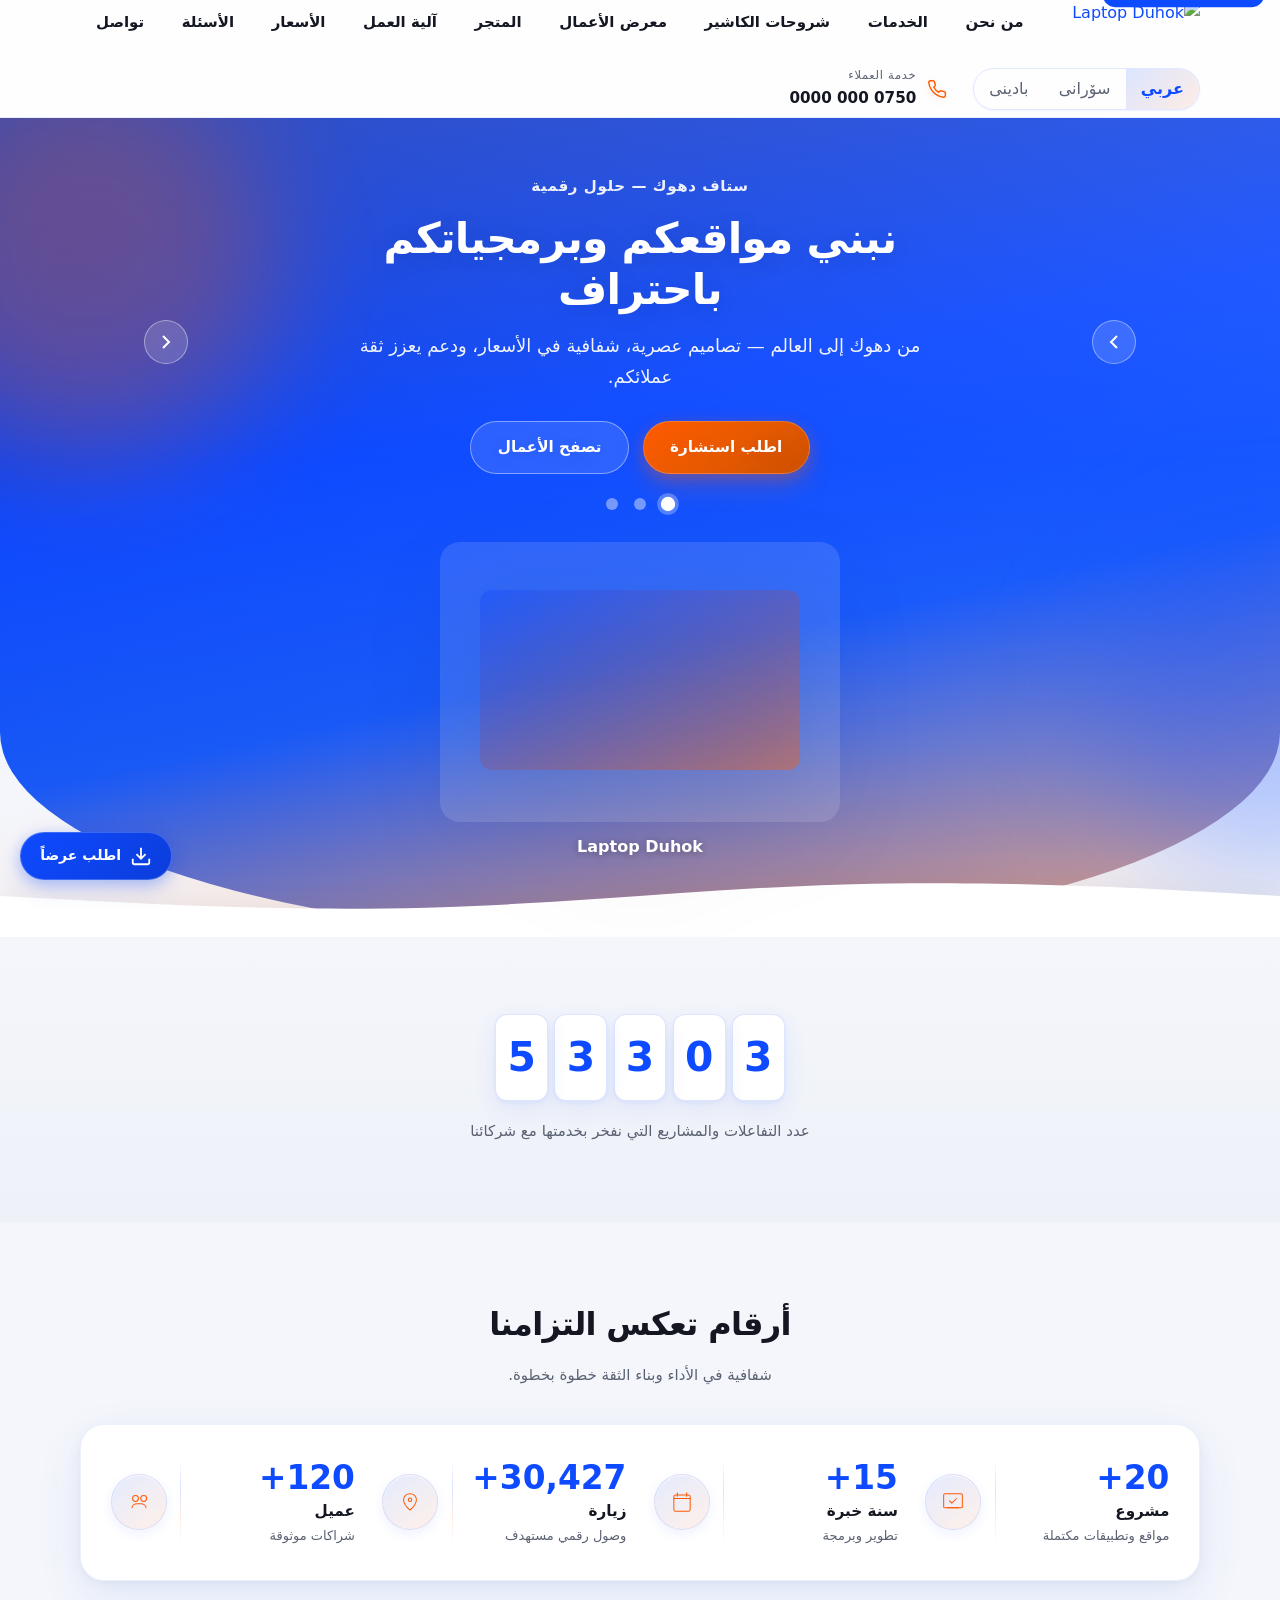
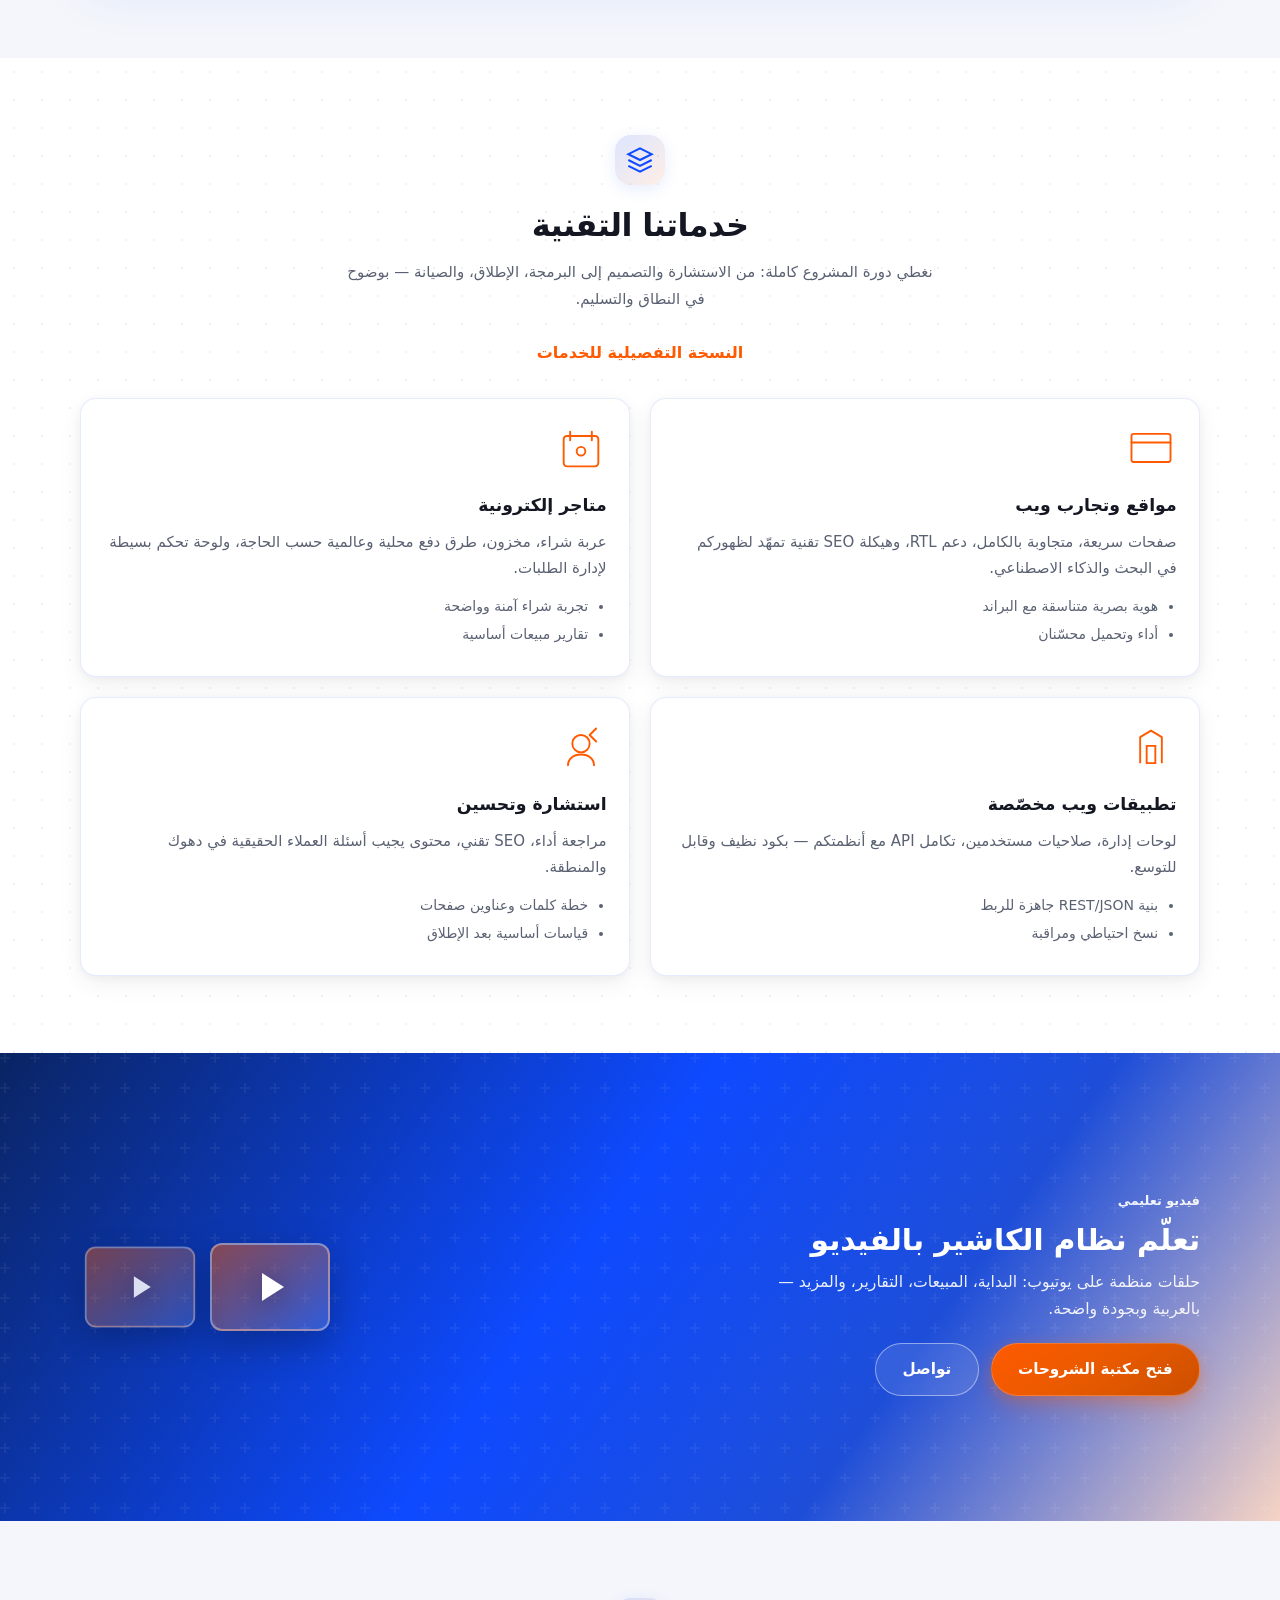
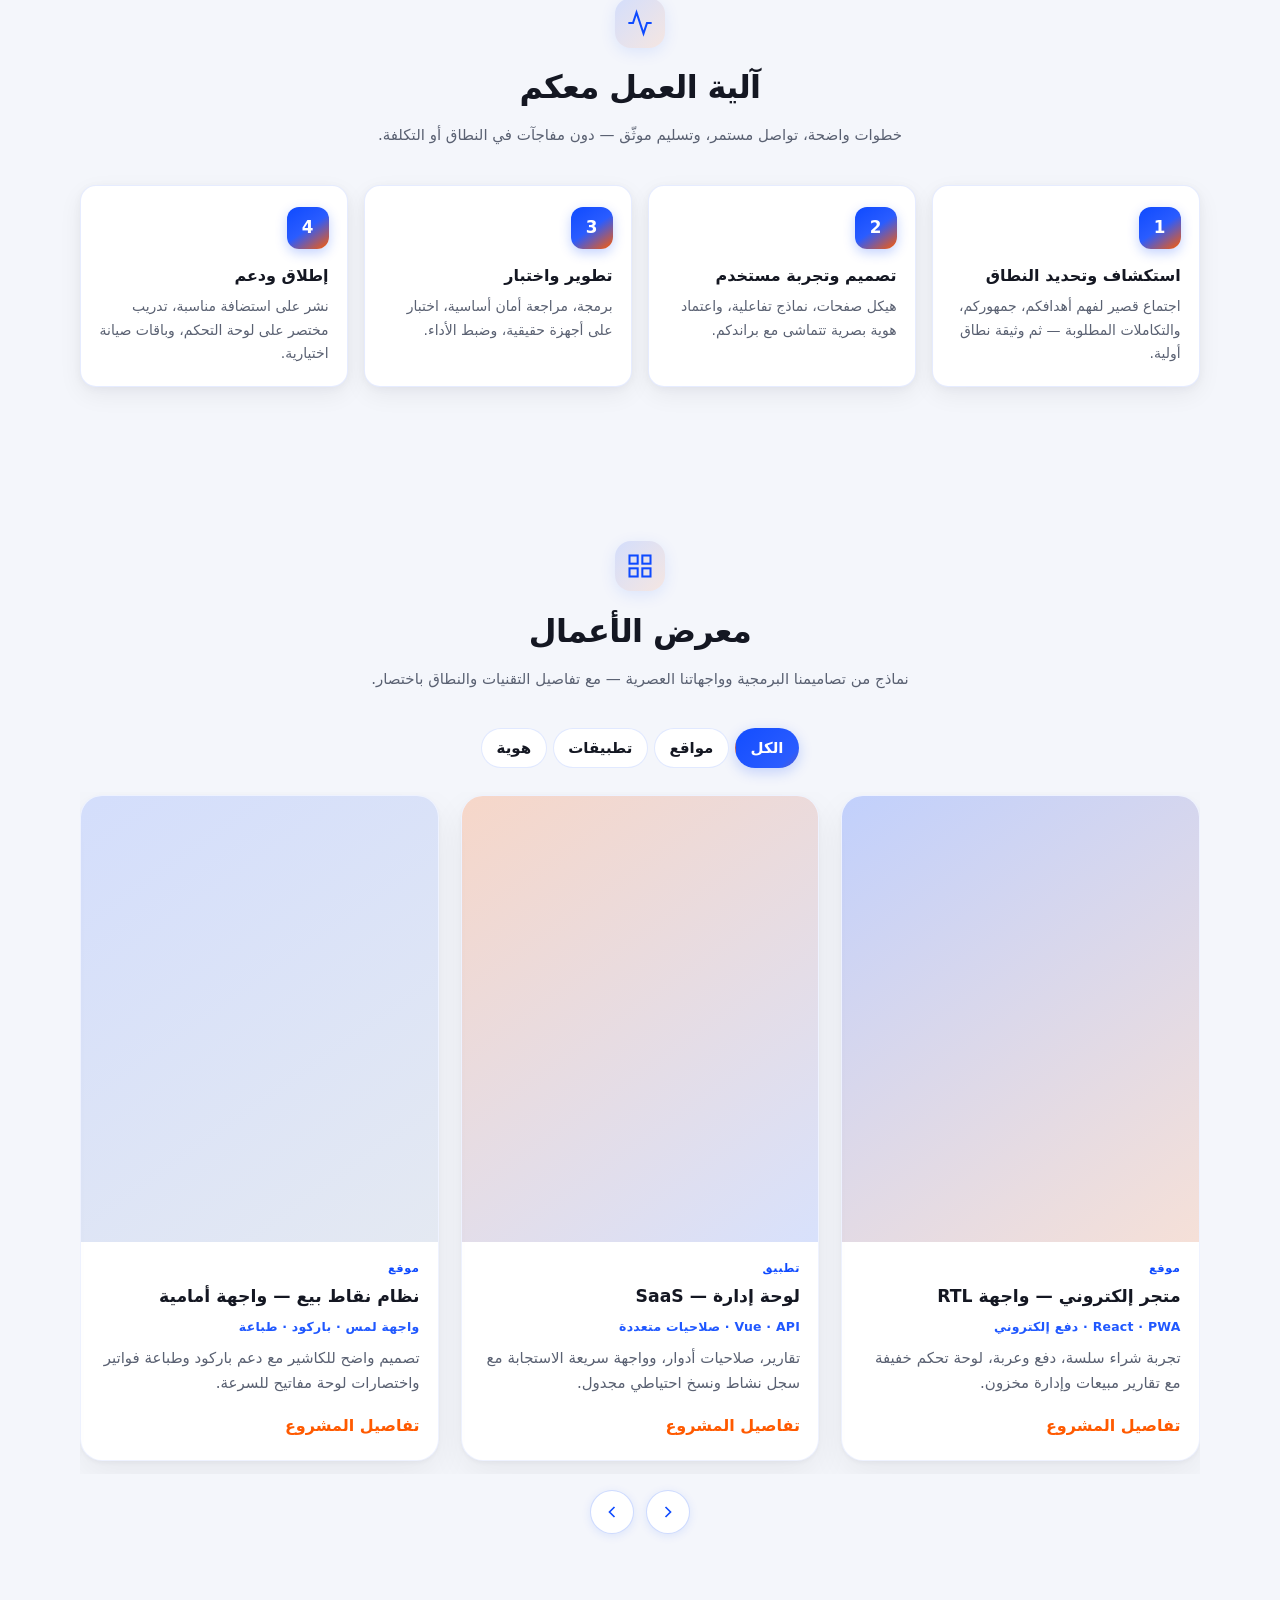
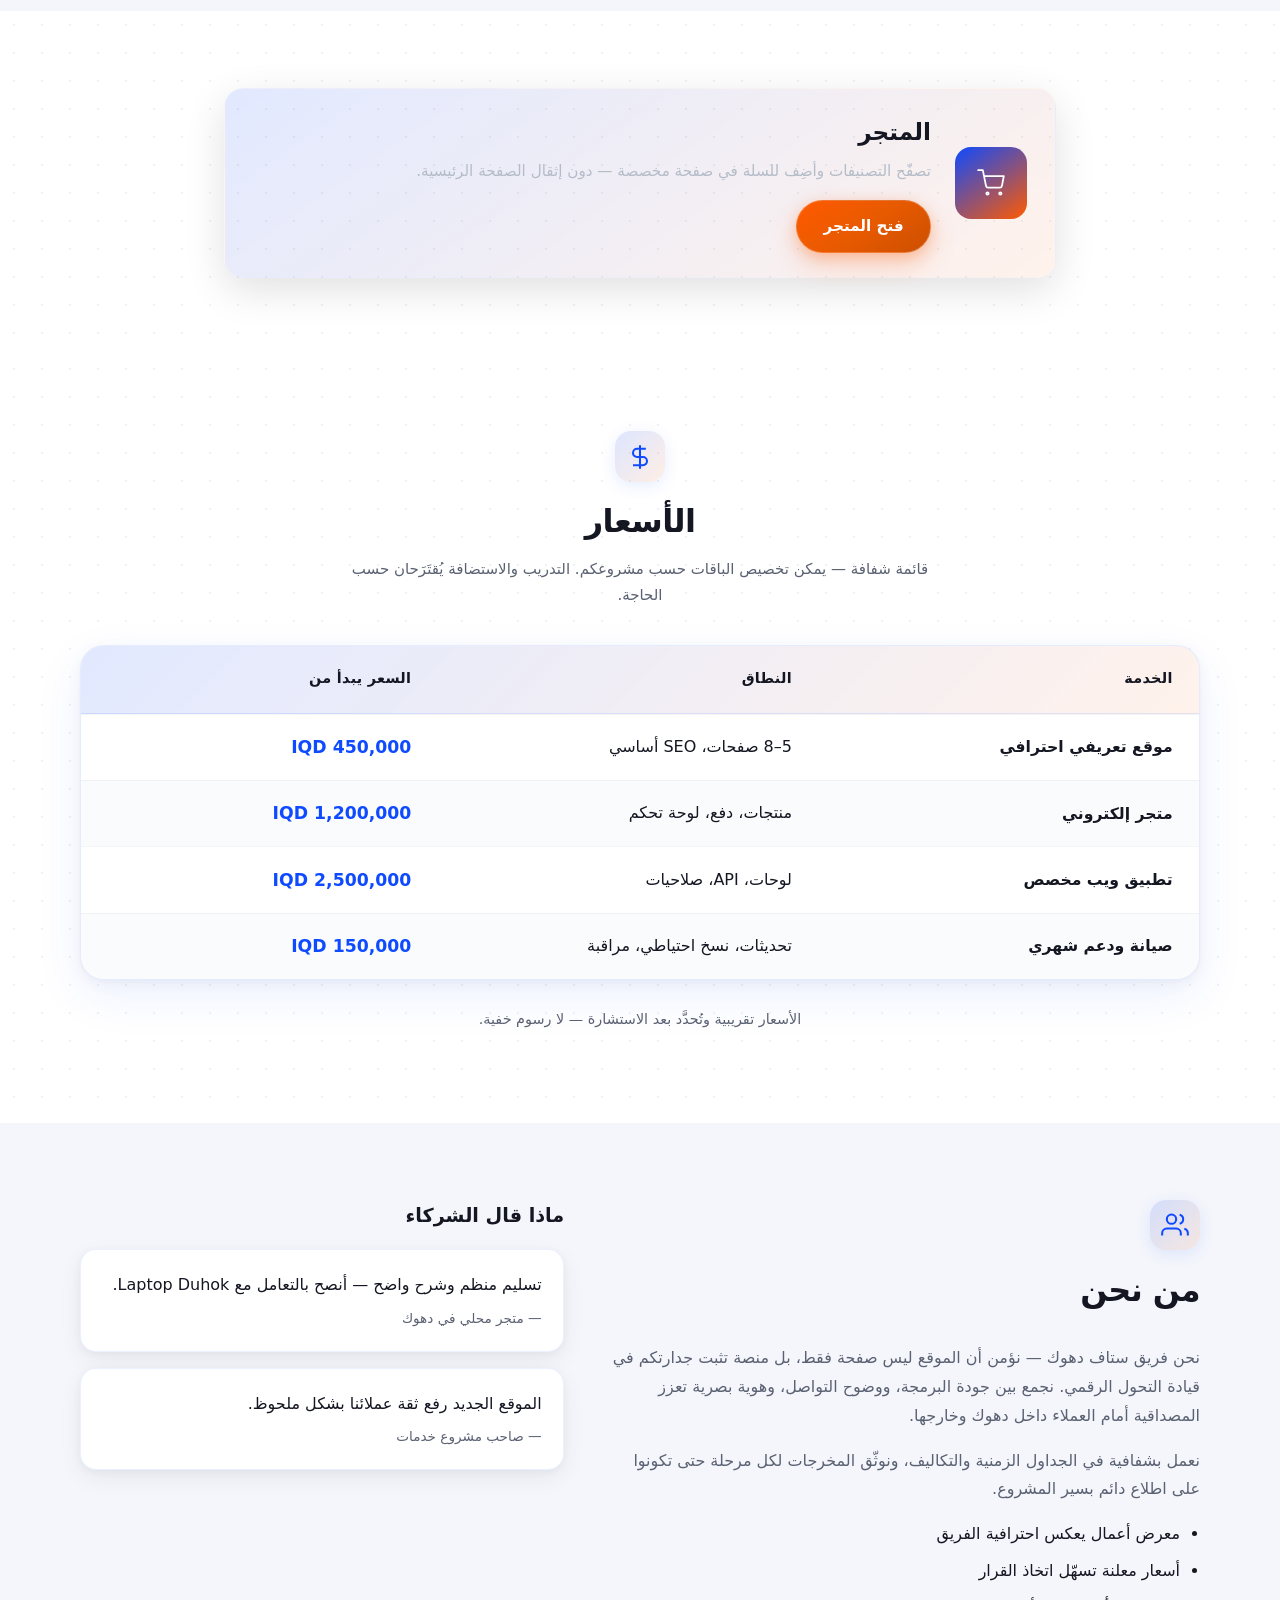
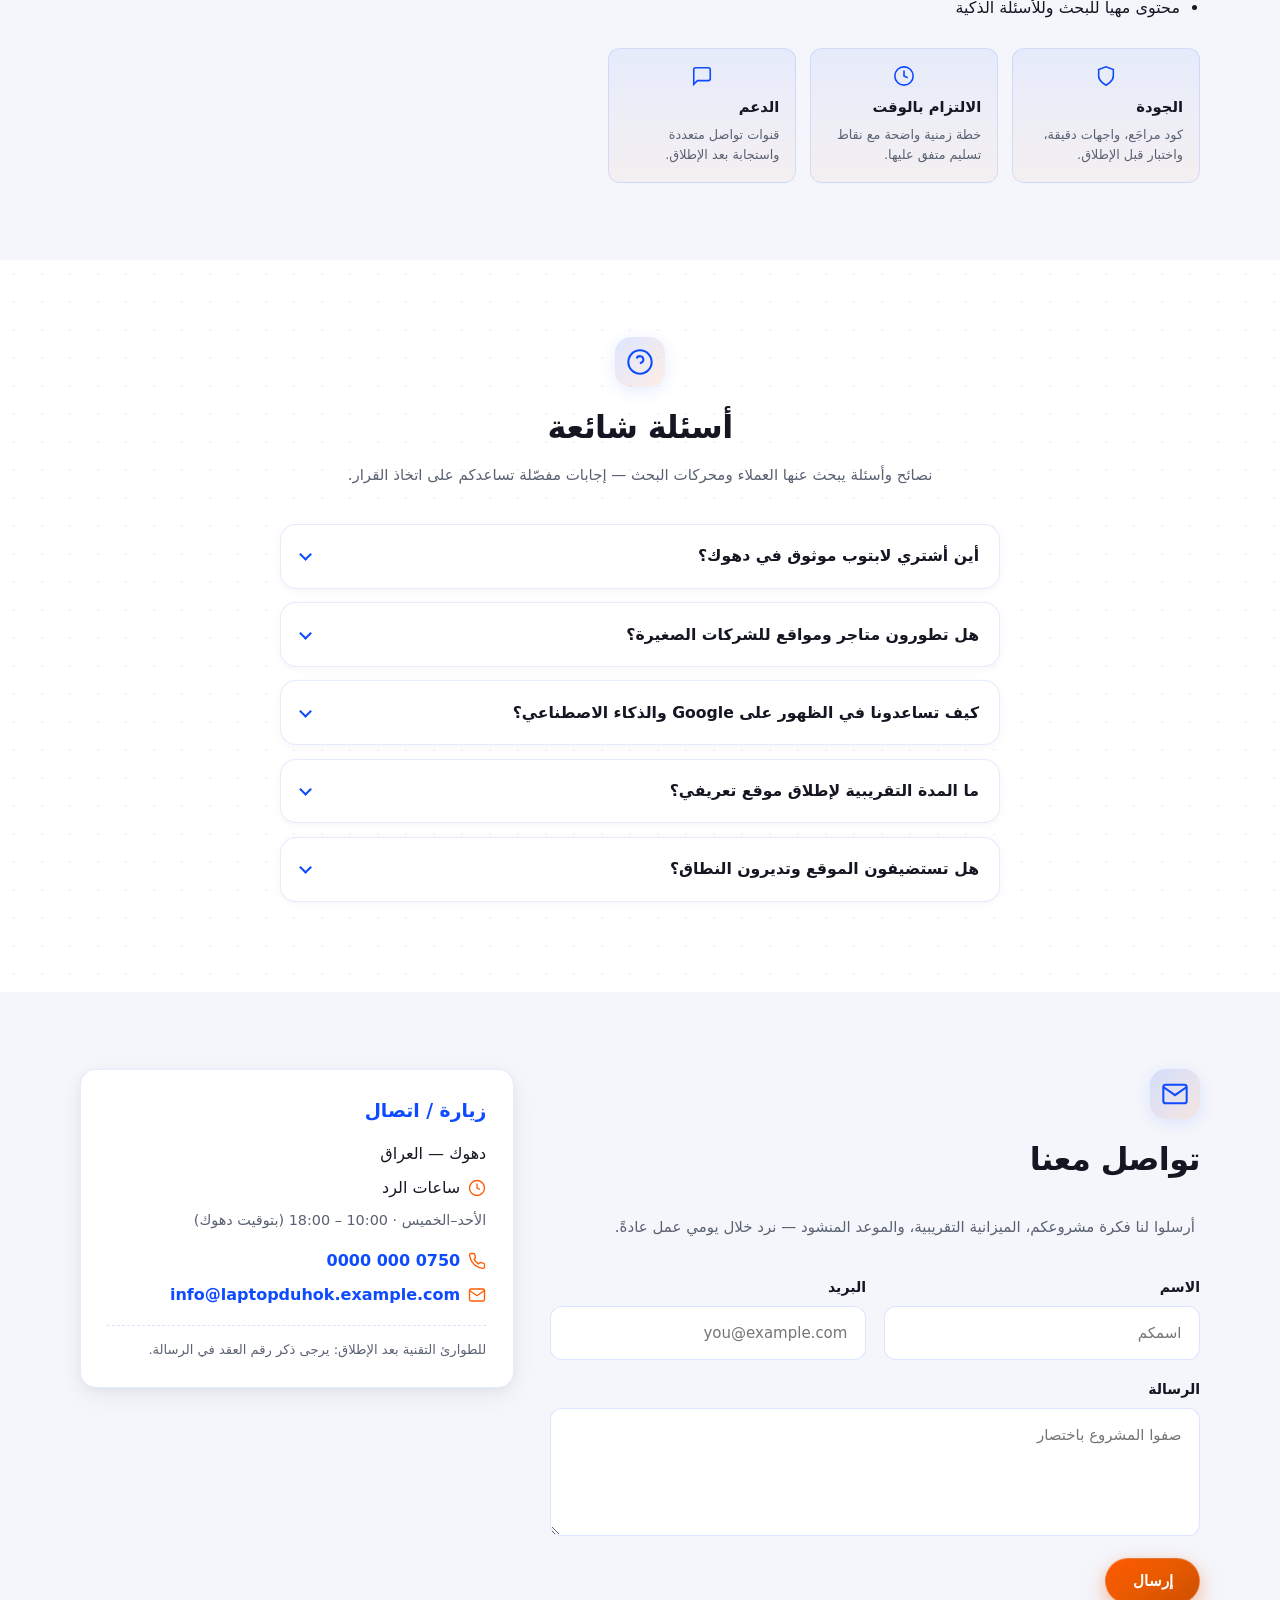
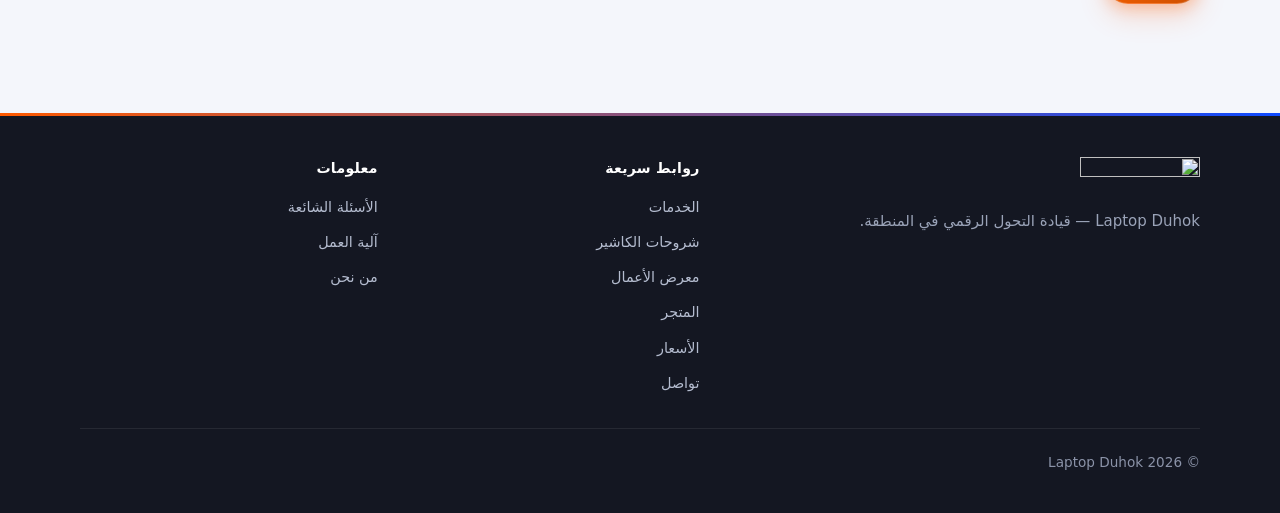
==== commit 5831110b: "Add files via upload" ====
--- a/LP .com/index.html
+++ b/LP .com/index.html
@@ -3,6 +3,8 @@
 <head>
   <meta charset="UTF-8" />
   <meta name="viewport" content="width=device-width, initial-scale=1, viewport-fit=cover" />
+  <meta http-equiv="Content-Security-Policy" content="default-src 'self'; script-src 'self' https://cdn.jsdelivr.net 'unsafe-inline'; style-src 'self' 'unsafe-inline' https://fonts.googleapis.com; font-src https://fonts.gstatic.com data:; img-src 'self' data: https: blob:; connect-src 'self' https://*.supabase.co wss://*.supabase.co; frame-src https://www.youtube.com https://www.youtube-nocookie.com; worker-src 'self'; manifest-src 'self'; base-uri 'self'; form-action 'self'; object-src 'none'" />
+  <script src="js/security.js"></script>
   <meta name="theme-color" content="#0e4aff" media="(prefers-color-scheme: light)" />
   <meta name="theme-color" content="#0a2d8a" media="(prefers-color-scheme: dark)" />
   <meta name="mobile-web-app-capable" content="yes" />
@@ -108,7 +110,8 @@
       <div class="header-actions">
         <div class="lang-switch" role="group" aria-label="اللغة">
           <button type="button" class="lang-btn is-active" data-lang="ar" aria-pressed="true">عربي</button>
-          <button type="button" class="lang-btn" data-lang="ckb" aria-pressed="false">کوردی</button>
+          <button type="button" class="lang-btn" data-lang="ckb" aria-pressed="false">سۆرانی</button>
+          <button type="button" class="lang-btn" data-lang="bad" aria-pressed="false">بادینی</button>
         </div>
         <a class="header-phone" href="tel:+9647500000000" id="header-phone-link" data-i18n-href="contact.phone_href">
           <span class="header-phone-icon" aria-hidden="true">
@@ -144,7 +147,7 @@
   </header>
 
   <main id="main">
-    <section class="hero" aria-labelledby="hero-title">
+    <section class="hero" id="ld-hero-root" aria-labelledby="hero-title">
       <div class="hero-bg">
         <div class="hero-gradient"></div>
         <div class="hero-blob hero-blob--orange" aria-hidden="true"></div>
@@ -159,26 +162,13 @@
             <svg width="24" height="24" viewBox="0 0 24 24" fill="none" stroke="currentColor" stroke-width="2"><path d="M15 18l-6-6 6-6"/></svg>
           </button>
           <div class="hero-content">
-            <p class="hero-kicker" data-i18n="hero.kicker">ستاف دهوك — حلول رقمية</p>
-            <div class="hero-slides">
-            <div class="hero-slide is-active" data-slide="0">
-              <h1 id="hero-title" class="hero-title" data-i18n="hero.title1">نبني مواقعكم وبرمجياتكم باحتراف</h1>
-              <p class="hero-desc" data-i18n="hero.desc1">من دهوك إلى العالم — تصاميم عصرية، شفافية في الأسعار، ودعم يعزز ثقة عملائكم.</p>
-            </div>
-            <div class="hero-slide" data-slide="1">
-              <h2 class="hero-title" data-i18n="hero.title2">تحول رقمي يعكس جودة فريقكم</h2>
-              <p class="hero-desc" data-i18n="hero.desc2">معرض أعمال يبرز مهاراتكم، وهوية بصرية تواكب أهدافكم التسويقية.</p>
-            </div>
-            <div class="hero-slide" data-slide="2">
-              <h2 class="hero-title" data-i18n="hero.title3">مرجع تقني للباحثين عن الأفضل في دهوك</h2>
-              <p class="hero-desc" data-i18n="hero.desc3">محتوى واضح لمحركات البحث والذكاء الاصطناعي — لنكون الخطوة الأولى عند سؤال العملاء.</p>
-            </div>
-            </div>
-            <div class="hero-cta-row">
-              <a href="#contact" class="btn btn-primary" data-i18n="hero.cta">اطلب استشارة</a>
-              <a href="#portfolio" class="btn btn-ghost" data-i18n="hero.cta_secondary">تصفح الأعمال</a>
-            </div>
-            <div class="hero-dots" role="tablist" aria-label="Slides"></div>
+            <p class="hero-kicker" id="hero-kicker-el">ستاف دهوك — حلول رقمية</p>
+            <div class="hero-slides" id="hero-slides-host"></div>
+            <div class="hero-cta-row" id="hero-cta-row">
+              <a href="#contact" class="btn btn-primary" data-hero-primary>اطلب استشارة</a>
+              <a href="#portfolio" class="btn btn-ghost" data-hero-secondary>تصفح الأعمال</a>
+            </div>
+            <div class="hero-dots" id="hero-dots" role="tablist" aria-label="Slides"></div>
           </div>
           <button type="button" class="hero-arrow hero-arrow-next" aria-label="Next slide" data-i18n-aria-label="hero.next">
             <svg width="24" height="24" viewBox="0 0 24 24" fill="none" stroke="currentColor" stroke-width="2"><path d="M9 18l6-6-6-6"/></svg>
@@ -186,19 +176,7 @@
         </div>
         <div class="hero-visual" aria-hidden="true">
           <div class="hero-card-glow">
-            <div class="hero-placeholder is-visible">
-              <svg viewBox="0 0 400 280" xmlns="http://www.w3.org/2000/svg" aria-hidden="true">
-                <defs>
-                  <linearGradient id="heroGrad" x1="0%" y1="0%" x2="100%" y2="100%">
-                    <stop offset="0%" style="stop-color:#0e4aff"/>
-                    <stop offset="100%" style="stop-color:#ff5a00"/>
-                  </linearGradient>
-                </defs>
-                <rect width="400" height="280" rx="20" fill="rgba(255,255,255,0.12)"/>
-                <rect x="40" y="48" width="320" height="180" rx="12" fill="url(#heroGrad)" opacity="0.4"/>
-                <text x="200" y="150" text-anchor="middle" fill="#fff" font-size="18" font-family="system-ui,sans-serif">Laptop Duhok</text>
-              </svg>
-            </div>
+            <div id="hero-featured-card"></div>
           </div>
         </div>
       </div>
@@ -737,6 +715,7 @@
   <script src="js/ld-config.js"></script>
   <script src="js/cms-loader.js"></script>
   <script src="js/i18n.js" defer></script>
+  <script src="js/hero-loader.js" defer></script>
   <script src="js/main.js" defer></script>
   <script src="js/portfolio-loader.js" defer></script>
 </body>
--- a/LP .com/css/styles.css
+++ b/LP .com/css/styles.css
@@ -403,6 +403,11 @@
   pointer-events: none;
 }
 
+.hero-gradient.hero-gradient--custom::before,
+.hero-gradient.hero-gradient--custom::after {
+  opacity: 0.4;
+}
+
 .hero-blob {
   position: absolute;
   border-radius: 50%;
@@ -676,6 +681,48 @@
   width: min(400px, 38vw);
   height: auto;
   border-radius: var(--radius-md);
+}
+
+.hero-featured-inner {
+  position: relative;
+  max-width: min(400px, 38vw);
+  margin-inline: auto;
+  border-radius: var(--radius-md);
+  overflow: hidden;
+}
+
+.hero-featured-img {
+  display: block;
+  width: 100%;
+  height: auto;
+  vertical-align: middle;
+  border-radius: var(--radius-md);
+}
+
+.hero-featured-caption {
+  position: absolute;
+  bottom: 0;
+  left: 0;
+  right: 0;
+  padding: 0.6rem 0.75rem;
+  background: linear-gradient(transparent, rgba(0, 0, 0, 0.72));
+  color: #fff;
+  font-size: 0.95rem;
+  font-weight: 600;
+  text-align: center;
+}
+
+.hero-featured-fallback-label {
+  margin: 0.75rem 0 0;
+  text-align: center;
+  color: #fff;
+  font-weight: 600;
+  font-size: 1rem;
+  text-shadow: 0 1px 8px rgba(0, 0, 0, 0.35);
+}
+
+#hero-featured-card .hero-placeholder {
+  margin-inline: auto;
 }
 
 .hero-arrow {
@@ -3625,6 +3672,27 @@
   transform: scale(1.05);
 }
 
+.ct-modal__yt {
+  position: absolute;
+  top: 0.65rem;
+  inset-inline-end: 3.65rem;
+  z-index: 2;
+  width: 44px;
+  height: 44px;
+  display: flex;
+  align-items: center;
+  justify-content: center;
+  border-radius: 50%;
+  background: rgba(0, 0, 0, 0.55);
+  color: #fff;
+  transition: background 0.2s, transform 0.2s;
+}
+
+.ct-modal__yt:hover {
+  background: #ff0000;
+  transform: scale(1.05);
+}
+
 .ct-modal__frame {
   position: relative;
   aspect-ratio: 16 / 9;
